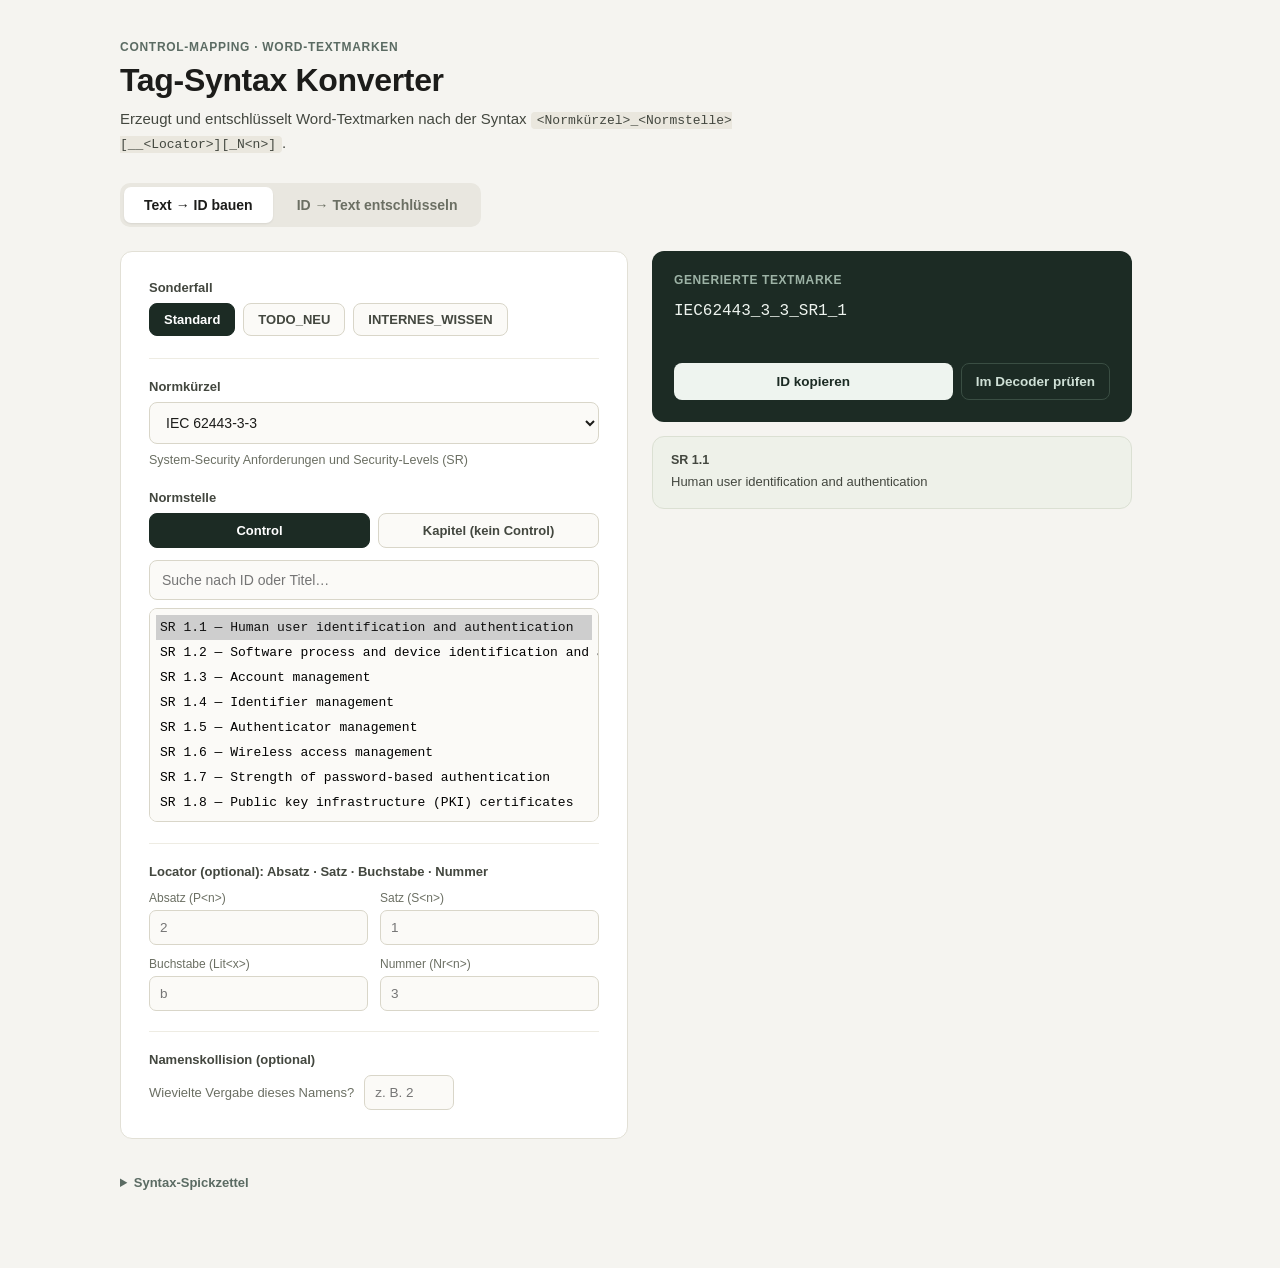
==== index.html @ 98e5575c "Reset locator inputs when norm or control changes Absatz/Satz/Buchstabe/Nummer bezogen sich sonst au" ====
<!DOCTYPE html>
<html lang="de">
<head>
<meta charset="utf-8">
<meta name="viewport" content="width=device-width, initial-scale=1">
<title>Tag-Syntax Konverter</title>
<script>
  // In a SharePoint iframe the embedding page already carries title/context,
  // so hide this page's own header there; keep it when opened standalone.
  if (window.self !== window.top) {
    document.documentElement.classList.add('in-iframe');
  }
</script>
<style>
  * { box-sizing: border-box; }
  ::selection { background: #cddbe6; }
  html, body {
    margin: 0;
    padding: 0;
    background: #f5f4f0;
    color: #1c1c1a;
    font-family: -apple-system, BlinkMacSystemFont, 'Segoe UI', Helvetica, Arial, sans-serif;
  }
  input, select, textarea, button { font-family: inherit; }
  button { cursor: pointer; }
  code {
    background: #eae7de;
    padding: 1px 6px;
    border-radius: 4px;
    font-family: ui-monospace, Menlo, Consolas, monospace;
    font-size: 13px;
  }
  @keyframes copyPulse {
    0% { opacity: 0; transform: translateY(-2px); }
    15% { opacity: 1; transform: translateY(0); }
    85% { opacity: 1; }
    100% { opacity: 0; }
  }

  .page {
    min-height: 100%;
    padding: clamp(20px, 5vw, 40px) clamp(16px, 4vw, 24px) clamp(48px, 8vw, 80px);
    overflow-x: hidden;
  }
  .wrap { max-width: 1040px; margin: 0 auto; }

  html.in-iframe #pageHeader { display: none; }
  html.in-iframe .tabs { margin-top: 0; }

  .eyebrow {
    font-size: 12px;
    letter-spacing: 0.06em;
    text-transform: uppercase;
    color: #5b6b63;
    font-weight: 600;
    margin-bottom: 8px;
  }
  h1 {
    font-size: 32px;
    font-weight: 650;
    margin: 0 0 8px;
    letter-spacing: -0.01em;
  }
  .lede {
    font-size: 15px;
    line-height: 1.55;
    color: #43473f;
    max-width: 680px;
    margin: 0;
  }

  .tabs {
    display: flex;
    flex-wrap: wrap;
    gap: 4px;
    margin: 28px 0 24px;
    background: #e9e7e0;
    padding: 4px;
    border-radius: 10px;
    width: fit-content;
  }
  .tab-btn {
    border: none;
    padding: 10px 20px;
    border-radius: 7px;
    font-size: 14px;
    font-weight: 600;
    white-space: nowrap;
    background: transparent;
    color: #6b6f63;
  }
  .tab-btn.active {
    background: #ffffff;
    color: #1c1c1a;
    box-shadow: 0 1px 2px rgba(0,0,0,0.08);
  }

  .grid-2 {
    display: grid;
    grid-template-columns: repeat(auto-fit, minmax(320px, 1fr));
    gap: 24px;
    align-items: start;
  }

  .card {
    background: #ffffff;
    border: 1px solid #e2e0d6;
    border-radius: 12px;
    padding: clamp(18px, 4vw, 28px);
    min-width: 0;
  }

  .field-label {
    font-size: 13px;
    font-weight: 600;
    color: #43473f;
    display: block;
    margin-bottom: 8px;
  }
  .sub-label {
    font-size: 12px;
    color: #6b6f63;
    display: block;
    margin-bottom: 5px;
  }
  .hint {
    margin-top: 7px;
    font-size: 12.5px;
    color: #6b6f63;
    line-height: 1.5;
  }
  .divider {
    height: 1px;
    background: #eeece3;
    margin: 20px 0;
  }

  .text-input, .select-input {
    width: 100%;
    box-sizing: border-box;
    padding: 11px 12px;
    border-radius: 8px;
    border: 1px solid #d9d6c9;
    font-size: 14px;
    background: #fbfaf7;
    color: #1c1c1a;
  }
  .text-input.small {
    padding: 9px 10px;
    font-size: 13.5px;
    border-radius: 7px;
  }

  .pill-row {
    display: flex;
    gap: 8px;
    flex-wrap: wrap;
  }
  .pill-btn {
    padding: 8px 14px;
    border-radius: 8px;
    font-size: 13px;
    font-weight: 600;
    white-space: nowrap;
    border: 1px solid #d9d6c9;
    background: #fbfaf7;
    color: #43473f;
  }
  .pill-btn.active {
    border-color: #1c2b24;
    background: #1c2b24;
    color: #ffffff;
  }

  .seg-row {
    display: flex;
    gap: 8px;
    margin-bottom: 12px;
  }
  .seg-btn {
    flex: 1;
    padding: 9px 12px;
    border-radius: 8px;
    font-size: 13px;
    font-weight: 600;
    white-space: nowrap;
    border: 1px solid #d9d6c9;
    background: #fbfaf7;
    color: #43473f;
  }
  .seg-btn.active {
    border-color: #1c2b24;
    background: #1c2b24;
    color: #ffffff;
  }

  .control-select {
    width: 100%;
    box-sizing: border-box;
    padding: 6px;
    border-radius: 8px;
    border: 1px solid #d9d6c9;
    font-size: 13px;
    background: #fbfaf7;
    font-family: ui-monospace, Menlo, Consolas, monospace;
  }
  .control-select option { padding: 5px 4px; }

  .no-results {
    font-size: 12.5px;
    color: #9a5a2a;
    margin-top: 6px;
  }

  .locator-grid {
    display: grid;
    grid-template-columns: 1fr 1fr;
    gap: 12px;
  }
  .locator-grid > div { min-width: 0; }

  .collision-row {
    display: flex;
    align-items: center;
    gap: 10px;
    flex-wrap: wrap;
  }
  .collision-row span { font-size: 13px; color: #6b6f63; }
  .collision-input { width: 90px; }

  .sidebar {
    position: sticky;
    top: 24px;
    display: flex;
    flex-direction: column;
    gap: 14px;
    min-width: 0;
    max-width: 480px;
  }

  .result-box {
    background: #1c2b24;
    border-radius: 12px;
    padding: 22px;
  }
  .result-label {
    font-size: 12px;
    letter-spacing: 0.05em;
    text-transform: uppercase;
    color: #9db3a6;
    font-weight: 600;
    margin-bottom: 12px;
  }
  .result-value {
    font-family: ui-monospace, Menlo, Consolas, monospace;
    font-size: 16px;
    color: #eef4ef;
    word-break: break-all;
    line-height: 1.5;
    min-height: 48px;
  }
  .result-actions {
    display: flex;
    gap: 8px;
    margin-top: 16px;
  }
  .copy-btn {
    flex: 1;
    padding: 10px 14px;
    border-radius: 8px;
    font-size: 13.5px;
    font-weight: 600;
    border: none;
    background: #eef4ef;
    color: #1c2b24;
  }
  .test-btn {
    padding: 10px 14px;
    border-radius: 8px;
    font-size: 13.5px;
    font-weight: 600;
    border: 1px solid #3a4e43;
    background: transparent;
    color: #cfe0d6;
  }

  .notice-box {
    background: #fdf1e8;
    border: 1px solid #ecd3b8;
    border-radius: 12px;
    padding: 16px 18px;
  }
  .notice-title {
    font-size: 12.5px;
    font-weight: 700;
    color: #9a5a2a;
    margin-bottom: 6px;
  }
  .notice-line {
    font-size: 12.5px;
    color: #8a5127;
    line-height: 1.5;
    margin-bottom: 3px;
  }

  .info-box {
    background: #eef1e9;
    border: 1px solid #dbe0d3;
    border-radius: 12px;
    padding: 16px 18px;
  }
  .info-title {
    font-size: 12.5px;
    font-weight: 700;
    color: #43473f;
    margin-bottom: 5px;
  }
  .info-body {
    font-size: 13px;
    color: #43473f;
    line-height: 1.5;
  }

  .loading-box {
    background: #ffffff;
    border: 1px solid #e2e0d6;
    border-radius: 12px;
    padding: 40px;
    text-align: center;
    color: #6b6f63;
    font-size: 14px;
  }

  .example-row {
    margin-top: 14px;
    display: flex;
    gap: 8px;
    flex-wrap: wrap;
  }
  .example-btn {
    padding: 7px 11px;
    border-radius: 7px;
    font-size: 12px;
    font-family: ui-monospace, Menlo, Consolas, monospace;
    border: 1px solid #d9d6c9;
    background: #f5f4f0;
    color: #43473f;
  }

  .error-box {
    background: #fbeae8;
    border: 1px solid #edc2bd;
    border-radius: 12px;
    padding: 18px 20px;
  }
  .error-title {
    font-size: 13px;
    font-weight: 700;
    color: #a13a2e;
    margin-bottom: 5px;
  }
  .error-body {
    font-size: 13px;
    color: #8f3b30;
    line-height: 1.5;
  }

  .sentence-box {
    background: #1c2b24;
    border-radius: 12px;
    padding: 22px;
  }
  .sentence-label {
    font-size: 12px;
    letter-spacing: 0.05em;
    text-transform: uppercase;
    color: #9db3a6;
    font-weight: 600;
    margin-bottom: 10px;
  }
  .sentence-body {
    font-size: 16px;
    color: #eef4ef;
    line-height: 1.55;
  }

  .rows-box {
    background: #ffffff;
    border: 1px solid #e2e0d6;
    border-radius: 12px;
    padding: 8px 0;
  }
  .row-item {
    display: flex;
    justify-content: space-between;
    gap: 16px;
    padding: 11px 20px;
    border-bottom: 1px solid #f0efe8;
  }
  .row-item:last-child { border-bottom: none; }
  .row-key {
    font-size: 12.5px;
    color: #8a8d81;
    font-weight: 600;
    white-space: nowrap;
  }
  .row-val {
    font-size: 13.5px;
    color: #1c1c1a;
    text-align: right;
  }

  details.cheatsheet { margin-top: 36px; }
  details.cheatsheet summary {
    cursor: pointer;
    font-size: 13px;
    font-weight: 600;
    color: #5b6b63;
  }
  .cheat-grid {
    margin-top: 16px;
    background: #ffffff;
    border: 1px solid #e2e0d6;
    border-radius: 12px;
    padding: 24px;
    display: grid;
    grid-template-columns: repeat(auto-fit, minmax(240px, 1fr));
    gap: 24px;
    font-size: 13px;
    line-height: 1.7;
    color: #43473f;
  }
  .cheat-grid .h { font-weight: 700; margin-bottom: 8px; color: #1c1c1a; }
  .cheat-grid .h2 { font-weight: 700; margin: 14px 0 8px; color: #1c1c1a; }
  .grammar-box {
    margin-top: 16px;
    background: #ffffff;
    border: 1px solid #e2e0d6;
    border-radius: 12px;
    padding: 24px;
  }
  .grammar-title {
    font-weight: 700;
    margin-bottom: 10px;
    color: #1c1c1a;
    font-size: 13px;
  }
  .grammar-pre {
    margin: 0;
    font-family: ui-monospace, Menlo, Consolas, monospace;
    font-size: 12.5px;
    line-height: 1.75;
    color: #2c3830;
    background: #f7f6f2;
    border: 1px solid #eeece3;
    border-radius: 8px;
    padding: 16px 18px;
    overflow-x: auto;
    white-space: pre;
  }

  .copy-toast {
    animation: copyPulse 1.4s ease;
  }
</style>
</head>
<body>
<div class="page">
  <div class="wrap">

    <div id="pageHeader" style="margin-bottom:0;">
      <div class="eyebrow">Control-Mapping · Word-Textmarken</div>
      <h1>Tag-Syntax Konverter</h1>
      <p class="lede">Erzeugt und entschlüsselt Word-Textmarken nach der Syntax <code>&lt;Normkürzel&gt;_&lt;Normstelle&gt;[__&lt;Locator&gt;][_N&lt;n&gt;]</code>.</p>
    </div>

    <div class="tabs">
      <button type="button" id="tabBuild" class="tab-btn active">Text → ID bauen</button>
      <button type="button" id="tabDecode" class="tab-btn">ID → Text entschlüsseln</button>
    </div>

    <div id="buildPanel">
      <div class="grid-2">

        <div class="card">

          <div style="margin-bottom:22px;">
            <div class="field-label">Sonderfall</div>
            <div class="pill-row">
              <button type="button" class="pill-btn active" data-sonderfall="none">Standard</button>
              <button type="button" class="pill-btn" data-sonderfall="todo">TODO_NEU</button>
              <button type="button" class="pill-btn" data-sonderfall="wissen">INTERNES_WISSEN</button>
            </div>
            <div id="sonderfallHint" class="hint" style="display:none;"></div>
          </div>

          <div id="standardCaseSection">
            <div class="divider"></div>

            <div style="margin-bottom:20px;">
              <label class="field-label" for="normSelect">Normkürzel</label>
              <select id="normSelect" class="select-input"></select>
              <div id="currentNormDesc" class="hint" style="display:none;"></div>
            </div>

            <div style="margin-bottom:20px;">
              <label class="field-label">Normstelle</label>
              <div class="seg-row">
                <button type="button" id="segControlBtn" class="seg-btn active">Control</button>
                <button type="button" id="segKapitelBtn" class="seg-btn">Kapitel (kein Control)</button>
              </div>

              <div id="segControlSection">
                <div id="hasRegisterSection">
                  <input type="text" id="controlSearch" class="text-input" placeholder="Suche nach ID oder Titel…" style="margin-bottom:8px;"/>
                  <select id="controlSelect" class="control-select" size="8"></select>
                  <div id="noControlResults" class="no-results" style="display:none;">Keine Treffer.</div>
                </div>
                <div id="noRegisterSection" style="display:none;">
                  <input type="text" id="freeNormstelle" class="text-input" placeholder="z. B. SR3.3, PR-1, Art11.1"/>
                  <div class="hint">Für dieses Normkürzel liegt kein Control-Register vor — Punkte/Bindestriche werden automatisch zu Unterstrichen.</div>
                </div>
              </div>

              <div id="segKapitelSection" style="display:none;">
                <input type="text" id="kapitelInput" class="text-input" placeholder="z. B. 5.3"/>
                <div class="hint">Ergibt z. B. „K5_3“ für Kapitel 5.3 — genutzt, wenn kein formales Control existiert.</div>
              </div>
            </div>

            <div class="divider"></div>

            <div style="margin-bottom:4px;">
              <label class="field-label" style="margin-bottom:12px;">Locator (optional): Absatz · Satz · Buchstabe · Nummer</label>
              <div class="locator-grid">
                <div>
                  <label class="sub-label">Absatz (P&lt;n&gt;)</label>
                  <input type="text" inputmode="numeric" id="locP" class="text-input small" placeholder="2"/>
                </div>
                <div>
                  <label class="sub-label">Satz (S&lt;n&gt;)</label>
                  <input type="text" inputmode="numeric" id="locS" class="text-input small" placeholder="1"/>
                </div>
                <div>
                  <label class="sub-label">Buchstabe (Lit&lt;x&gt;)</label>
                  <input type="text" id="locLit" class="text-input small" placeholder="b"/>
                </div>
                <div>
                  <label class="sub-label">Nummer (Nr&lt;n&gt;)</label>
                  <input type="text" inputmode="numeric" id="locNr" class="text-input small" placeholder="3"/>
                </div>
              </div>
            </div>
          </div>

          <div class="divider"></div>

          <div>
            <label class="field-label">Namenskollision (optional)</label>
            <div class="collision-row">
              <span>Wievielte Vergabe dieses Namens?</span>
              <input type="text" inputmode="numeric" id="collision" class="text-input small collision-input" placeholder="z. B. 2"/>
            </div>
          </div>

        </div>

        <div class="sidebar">
          <div class="result-box">
            <div class="result-label">Generierte Textmarke</div>
            <div class="result-value" id="generatedId">—</div>
            <div class="result-actions">
              <button type="button" class="copy-btn" id="copyBtn">ID kopieren</button>
              <button type="button" class="test-btn" id="testInDecoderBtn">Im Decoder prüfen</button>
            </div>
          </div>

          <div id="validationBox" class="notice-box" style="display:none;">
            <div class="notice-title">Hinweise</div>
            <div id="validationMessages"></div>
          </div>

          <div id="controlInfoBox" class="info-box" style="display:none;">
            <div class="info-title" id="controlInfoDisplay"></div>
            <div class="info-body" id="controlInfoTitle"></div>
          </div>
        </div>
      </div>
    </div>

    <div id="decodePanel" style="display:none;">
      <div class="grid-2">
        <div class="card">
          <label class="field-label" for="decodeInput" style="margin-bottom:10px;">Textmarken-Name eingeben</label>
          <input type="text" id="decodeInput" class="text-input" style="padding:13px 14px; font-size:15px; font-family:ui-monospace,Menlo,Consolas,monospace;" placeholder="z. B. IEC62443_3_3_SR3_3__P2_S1" value="IEC62443_3_3_SR3_3__P2_S1"/>

          <div class="example-row" id="exampleRow"></div>
        </div>

        <div style="display:flex; flex-direction:column; gap:14px;">
          <div id="decodeErrorBox" class="error-box" style="display:none;">
            <div class="error-title">Konnte nicht entschlüsselt werden</div>
            <div class="error-body" id="decodeErrorText"></div>
          </div>

          <div id="decodeSentenceBox" class="sentence-box" style="display:none;">
            <div class="sentence-label">Klartext</div>
            <div class="sentence-body" id="decodeSentenceText"></div>
          </div>

          <div id="decodeRowsBox" class="rows-box" style="display:none;"></div>
        </div>
      </div>
    </div>

    <details class="cheatsheet">
      <summary>Syntax-Spickzettel</summary>
      <div class="cheat-grid">
        <div>
          <div class="h">Normkürzel</div>
          IEC62443_2_1, IEC62443_3_3, IEC62443_4_1, IEC62443_4_2, EN40000_1/_2/_3, CRA, EN50742
          <div class="h2">Locator (Absatz → Satz → Buchstabe → Nummer)</div>
          P&lt;n&gt; Absatz · S&lt;n&gt; Satz · Lit&lt;x&gt; Buchstabe · Nr&lt;n&gt; Nummer
        </div>
        <div>
          <div class="h">Sonderfälle</div>
          Kein Control passt, aber Klärung nötig: <code>TODO_NEU</code><br/>
          Kein Normbezug, eigenes Wissen: <code>INTERNES_WISSEN</code><br/>
          Namenskollision beim zweiten Vorkommen: <code>_N2</code>, <code>_N3</code>, …
          <div class="h2">Regeln</div>
          Nur Buchstaben, Ziffern, Unterstriche · muss mit Buchstabe beginnen · Word-Limit 40 Zeichen
        </div>
      </div>
      <div class="grammar-box">
        <div class="grammar-title">Formale Grammatik (EBNF)</div>
        <pre class="grammar-pre">Textmarke     ::= Standardform | Sonderfall
Standardform  ::= Normkuerzel "_" Normstelle [ "__" Locator ] [ Kollision ]
Sonderfall    ::= ( "TODO_NEU" | "INTERNES_WISSEN" ) [ Kollision ]

Normkuerzel   ::= "IEC62443_2_1" | "IEC62443_3_3" | "IEC62443_4_1" | "IEC62443_4_2"
                | "EN40000_1" | "EN40000_2" | "EN40000_3" | "CRA" | "EN50742"

Normstelle    ::= ControlId | Kapitel
ControlId     ::= Buchstabe { Buchstabe | Ziffer | "_" }        (* Register-ID, z. B. SR3_3, CR1_1, SM_1 *)
Kapitel       ::= "K" Ziffer { Ziffer | "_" Ziffer }             (* z. B. K5_3 für Kapitel 5.3 *)

Locator       ::= [ Absatz ] [ "_" Satz ] [ "_" Buchstabenteil ] [ "_" Nummer ]   (* mind. 1 Teil, Reihenfolge fix *)
Absatz        ::= "P" Ziffer+
Satz          ::= "S" Ziffer+
Buchstabenteil::= "Lit" Buchstabe+
Nummer        ::= "Nr" Ziffer+

Kollision     ::= "_N" Ziffer+           (* _N2, _N3, … bei mehrfacher Vergabe desselben Namens *)

Buchstabe     ::= "A".."Z" | "a".."z"
Ziffer        ::= "0".."9"

(* Word-Textmarken-Regel: Gesamtname muss mit Buchstabe beginnen,
   nur [A-Za-z0-9_], maximal 40 Zeichen. *)</pre>
      </div>
    </details>

  </div>
</div>

<script>
(function () {
  'use strict';

  // ---------------------------------------------------------------------
  // Data: control register (IEC 62443-3-3, -4-1, -4-2) and norm list.
  // Extracted from LetsDrinkSomeTea/62443.md — embedded so this page has
  // no external dependencies and can be hosted as a single static file.
  // ---------------------------------------------------------------------
  var REGISTER = {"IEC62443_3_3":[{"norm_id":"SR1_1","display":"SR 1.1","title":"Human user identification and authentication"},{"norm_id":"SR1_2","display":"SR 1.2","title":"Software process and device identification and authentication"},{"norm_id":"SR1_3","display":"SR 1.3","title":"Account management"},{"norm_id":"SR1_4","display":"SR 1.4","title":"Identifier management"},{"norm_id":"SR1_5","display":"SR 1.5","title":"Authenticator management"},{"norm_id":"SR1_6","display":"SR 1.6","title":"Wireless access management"},{"norm_id":"SR1_7","display":"SR 1.7","title":"Strength of password-based authentication"},{"norm_id":"SR1_8","display":"SR 1.8","title":"Public key infrastructure (PKI) certificates"},{"norm_id":"SR1_9","display":"SR 1.9","title":"Strength of public key authentication"},{"norm_id":"SR1_10","display":"SR 1.10","title":"Authenticator feedback"},{"norm_id":"SR1_11","display":"SR 1.11","title":"Unsuccessful login attempts"},{"norm_id":"SR1_12","display":"SR 1.12","title":"System use notification"},{"norm_id":"SR1_13","display":"SR 1.13","title":"Access via untrusted networks"},{"norm_id":"SR2_1","display":"SR 2.1","title":"Authorization enforcement"},{"norm_id":"SR2_2","display":"SR 2.2","title":"Wireless use control"},{"norm_id":"SR2_3","display":"SR 2.3","title":"Use control for portable and mobile devices"},{"norm_id":"SR2_4","display":"SR 2.4","title":"Mobile code"},{"norm_id":"SR2_5","display":"SR 2.5","title":"Session lock"},{"norm_id":"SR2_6","display":"SR 2.6","title":"Remote session termination"},{"norm_id":"SR2_7","display":"SR 2.7","title":"Concurrent session control"},{"norm_id":"SR2_8","display":"SR 2.8","title":"Auditable events"},{"norm_id":"SR2_9","display":"SR 2.9","title":"Audit storage capacity"},{"norm_id":"SR2_10","display":"SR 2.10","title":"Response to audit processing failures"},{"norm_id":"SR2_11","display":"SR 2.11","title":"Timestamps"},{"norm_id":"SR2_12","display":"SR 2.12","title":"Non-repudiation"},{"norm_id":"SR3_1","display":"SR 3.1","title":"Communication integrity"},{"norm_id":"SR3_2","display":"SR 3.2","title":"Malicious code protection"},{"norm_id":"SR3_3","display":"SR 3.3","title":"Security functionality verification"},{"norm_id":"SR3_4","display":"SR 3.4","title":"Software and information integrity"},{"norm_id":"SR3_5","display":"SR 3.5","title":"Input validation"},{"norm_id":"SR3_6","display":"SR 3.6","title":"Deterministic output"},{"norm_id":"SR3_7","display":"SR 3.7","title":"Error handling"},{"norm_id":"SR3_8","display":"SR 3.8","title":"Session integrity"},{"norm_id":"SR3_9","display":"SR 3.9","title":"Protection of audit information"},{"norm_id":"SR4_1","display":"SR 4.1","title":"Information confidentiality"},{"norm_id":"SR4_2","display":"SR 4.2","title":"Information persistence"},{"norm_id":"SR4_3","display":"SR 4.3","title":"Use of cryptography"},{"norm_id":"SR5_1","display":"SR 5.1","title":"Network segmentation"},{"norm_id":"SR5_2","display":"SR 5.2","title":"Zone boundary protection"},{"norm_id":"SR5_3","display":"SR 5.3","title":"General purpose person-to-person communication restrictions"},{"norm_id":"SR5_4","display":"SR 5.4","title":"Application partitioning"},{"norm_id":"SR6_1","display":"SR 6.1","title":"Audit log accessibility"},{"norm_id":"SR6_2","display":"SR 6.2","title":"Continuous monitoring"},{"norm_id":"SR7_1","display":"SR 7.1","title":"Denial of service protection"},{"norm_id":"SR7_2","display":"SR 7.2","title":"Resource management"},{"norm_id":"SR7_3","display":"SR 7.3","title":"Control system backup"},{"norm_id":"SR7_4","display":"SR 7.4","title":"Control system recovery and reconstitution"},{"norm_id":"SR7_5","display":"SR 7.5","title":"Emergency power"},{"norm_id":"SR7_6","display":"SR 7.6","title":"Network and security configuration settings"},{"norm_id":"SR7_7","display":"SR 7.7","title":"Least functionality"},{"norm_id":"SR7_8","display":"SR 7.8","title":"Control system component inventory"}],"IEC62443_4_2":[{"norm_id":"CR1_1","display":"CR 1.1","title":"Human user identification and authentication"},{"norm_id":"CR1_2","display":"CR 1.2","title":"Software process and device identification and authentication"},{"norm_id":"CR1_3","display":"CR 1.3","title":"Account management"},{"norm_id":"CR1_4","display":"CR 1.4","title":"Identifier management"},{"norm_id":"CR1_5","display":"CR 1.5","title":"Authenticator management"},{"norm_id":"CR1_6","display":"CR 1.6","title":"Wireless access management"},{"norm_id":"CR1_7","display":"CR 1.7","title":"Strength of password-based authentication"},{"norm_id":"CR1_8","display":"CR 1.8","title":"Public key infrastructure certificates"},{"norm_id":"CR1_9","display":"CR 1.9","title":"Strength of public key-based authentication"},{"norm_id":"CR1_10","display":"CR 1.10","title":"Authenticator feedback"},{"norm_id":"CR1_11","display":"CR 1.11","title":"Unsuccessful login attempts"},{"norm_id":"CR1_12","display":"CR 1.12","title":"System use notification"},{"norm_id":"CR1_13","display":"CR 1.13","title":"Access via untrusted networks"},{"norm_id":"CR1_14","display":"CR 1.14","title":"Strength of symmetric key-based authentication"},{"norm_id":"CR2_1","display":"CR 2.1","title":"Authorization enforcement"},{"norm_id":"CR2_2","display":"CR 2.2","title":"Wireless use control"},{"norm_id":"CR2_3","display":"CR 2.3","title":"Use control for portable and mobile devices"},{"norm_id":"CR2_4","display":"CR 2.4","title":"Mobile code"},{"norm_id":"CR2_5","display":"CR 2.5","title":"Session lock"},{"norm_id":"CR2_6","display":"CR 2.6","title":"Remote session termination"},{"norm_id":"CR2_7","display":"CR 2.7","title":"Concurrent session control"},{"norm_id":"CR2_8","display":"CR 2.8","title":"Auditable events"},{"norm_id":"CR2_9","display":"CR 2.9","title":"Audit storage capacity"},{"norm_id":"CR2_10","display":"CR 2.10","title":"Response to audit processing failures"},{"norm_id":"CR2_11","display":"CR 2.11","title":"Timestamps"},{"norm_id":"CR2_12","display":"CR 2.12","title":"Non-repudiation"},{"norm_id":"CR2_13","display":"CR 2.13","title":"Use of physical diagnostic and test interfaces"},{"norm_id":"CR3_1","display":"CR 3.1","title":"Communication integrity"},{"norm_id":"CR3_2","display":"CR 3.2","title":"Protection from malicious code"},{"norm_id":"CR3_3","display":"CR 3.3","title":"Security functionality verification"},{"norm_id":"CR3_4","display":"CR 3.4","title":"Software and information integrity"},{"norm_id":"CR3_5","display":"CR 3.5","title":"Input validation"},{"norm_id":"CR3_6","display":"CR 3.6","title":"Deterministic output"},{"norm_id":"CR3_7","display":"CR 3.7","title":"Error handling"},{"norm_id":"CR3_8","display":"CR 3.8","title":"Session integrity"},{"norm_id":"CR3_9","display":"CR 3.9","title":"Protection of audit information"},{"norm_id":"CR3_10","display":"CR 3.10","title":"Support for updates"},{"norm_id":"CR3_11","display":"CR 3.11","title":"Physical tamper resistance and detection"},{"norm_id":"CR3_12","display":"CR 3.12","title":"Provisioning product supplier roots of trust"},{"norm_id":"CR3_13","display":"CR 3.13","title":"Provisioning asset owner roots of trust"},{"norm_id":"CR3_14","display":"CR 3.14","title":"Integrity of the boot process"},{"norm_id":"CR4_1","display":"CR 4.1","title":"Information confidentiality"},{"norm_id":"CR4_2","display":"CR 4.2","title":"Information persistence"},{"norm_id":"CR4_3","display":"CR 4.3","title":"Use of cryptography"},{"norm_id":"CR5_1","display":"CR 5.1","title":"Network segmentation"},{"norm_id":"CR5_2","display":"CR 5.2","title":"Zone boundary protection"},{"norm_id":"CR5_3","display":"CR 5.3","title":"General-purpose person-to-person communication restrictions"},{"norm_id":"CR5_4","display":"CR 5.4","title":"Application partitioning"},{"norm_id":"CR6_1","display":"CR 6.1","title":"Audit log accessibility"},{"norm_id":"CR6_2","display":"CR 6.2","title":"Continuous monitoring"},{"norm_id":"CR7_1","display":"CR 7.1","title":"Denial of service protection"},{"norm_id":"CR7_2","display":"CR 7.2","title":"Resource management"},{"norm_id":"CR7_3","display":"CR 7.3","title":"Control system backup"},{"norm_id":"CR7_4","display":"CR 7.4","title":"Control system recovery and reconstitution"},{"norm_id":"CR7_5","display":"CR 7.5","title":"Emergency power"},{"norm_id":"CR7_6","display":"CR 7.6","title":"Network and security configuration settings"},{"norm_id":"CR7_7","display":"CR 7.7","title":"Least functionality"},{"norm_id":"CR7_8","display":"CR 7.8","title":"Control system component inventory"},{"norm_id":"SAR2_4","display":"SAR 2.4","title":"Mobile code"},{"norm_id":"SAR3_2","display":"SAR 3.2","title":"Protection from malicious code"},{"norm_id":"EDR2_4","display":"EDR 2.4","title":"Mobile code"},{"norm_id":"EDR2_13","display":"EDR 2.13","title":"Use of physical diagnostic and test interfaces"},{"norm_id":"EDR3_2","display":"EDR 3.2","title":"Protection from malicious code"},{"norm_id":"EDR3_10","display":"EDR 3.10","title":"Support for updates"},{"norm_id":"EDR3_11","display":"EDR 3.11","title":"Physical tamper resistance and detection"},{"norm_id":"EDR3_12","display":"EDR 3.12","title":"Provisioning product supplier roots of trust"},{"norm_id":"EDR3_13","display":"EDR 3.13","title":"Provisioning asset owner roots of trust"},{"norm_id":"EDR3_14","display":"EDR 3.14","title":"Integrity of the boot process"},{"norm_id":"HDR2_4","display":"HDR 2.4","title":"Mobile code"},{"norm_id":"HDR2_13","display":"HDR 2.13","title":"Use of physical diagnostic and test interfaces"},{"norm_id":"HDR3_2","display":"HDR 3.2","title":"Protection from malicious code"},{"norm_id":"HDR3_10","display":"HDR 3.10","title":"Support for updates"},{"norm_id":"HDR3_11","display":"HDR 3.11","title":"Physical tamper resistance and detection"},{"norm_id":"HDR3_12","display":"HDR 3.12","title":"Provisioning product supplier roots of trust"},{"norm_id":"HDR3_13","display":"HDR 3.13","title":"Provisioning asset owner roots of trust"},{"norm_id":"HDR3_14","display":"HDR 3.14","title":"Integrity of the boot process"},{"norm_id":"NDR1_6","display":"NDR 1.6","title":"Wireless access management"},{"norm_id":"NDR1_13","display":"NDR 1.13","title":"Access via untrusted networks"},{"norm_id":"NDR2_4","display":"NDR 2.4","title":"Mobile code"},{"norm_id":"NDR2_13","display":"NDR 2.13","title":"Use of physical diagnostic and test interfaces"},{"norm_id":"NDR3_2","display":"NDR 3.2","title":"Protection from malicious code"},{"norm_id":"NDR3_10","display":"NDR 3.10","title":"Support for updates"},{"norm_id":"NDR3_11","display":"NDR 3.11","title":"Physical tamper resistance and detection"},{"norm_id":"NDR3_12","display":"NDR 3.12","title":"Provisioning product supplier roots of trust"},{"norm_id":"NDR3_13","display":"NDR 3.13","title":"Provisioning asset owner roots of trust"},{"norm_id":"NDR3_14","display":"NDR 3.14","title":"Integrity of the boot process"},{"norm_id":"NDR5_2","display":"NDR 5.2","title":"Zone boundary protection"},{"norm_id":"NDR5_3","display":"NDR 5.3","title":"General purpose, person-to-person communication restrictions"}],"IEC62443_4_1":[{"norm_id":"SM_1","display":"SM-1","title":"Development process"},{"norm_id":"SM_2","display":"SM-2","title":"Identification of responsibilities"},{"norm_id":"SM_3","display":"SM-3","title":"Identification of applicability"},{"norm_id":"SM_4","display":"SM-4","title":"Security expertise"},{"norm_id":"SM_5","display":"SM-5","title":"Process scoping"},{"norm_id":"SM_6","display":"SM-6","title":"File integrity"},{"norm_id":"SM_7","display":"SM-7","title":"Development environment security"},{"norm_id":"SM_8","display":"SM-8","title":"Controls for private keys"},{"norm_id":"SM_9","display":"SM-9","title":"Security requirements for externally provided components"},{"norm_id":"SM_10","display":"SM-10","title":"Custom developed components from third-party suppliers"},{"norm_id":"SM_11","display":"SM-11","title":"Assessing and addressing security-related issues"},{"norm_id":"SM_12","display":"SM-12","title":"Process verification"},{"norm_id":"SM_13","display":"SM-13","title":"Continuous improvement"},{"norm_id":"SR_1","display":"SR-1","title":"Product security context"},{"norm_id":"SR_2","display":"SR-2","title":"Threat model"},{"norm_id":"SR_3","display":"SR-3","title":"Product security requirements"},{"norm_id":"SR_4","display":"SR-4","title":"Product security requirements content"},{"norm_id":"SR_5","display":"SR-5","title":"Security requirements review"},{"norm_id":"SD_1","display":"SD-1","title":"Secure design principles"},{"norm_id":"SD_2","display":"SD-2","title":"Defense in depth design"},{"norm_id":"SD_3","display":"SD-3","title":"Security design review"},{"norm_id":"SD_4","display":"SD-4","title":"Secure design best practices"},{"norm_id":"SI_1","display":"SI-1","title":"Security implementation review"},{"norm_id":"SI_2","display":"SI-2","title":"Secure coding standards"},{"norm_id":"SVV_1","display":"SVV-1","title":"Security requirements testing"},{"norm_id":"SVV_2","display":"SVV-2","title":"Threat mitigation testing"},{"norm_id":"SVV_3","display":"SVV-3","title":"Vulnerability testing"},{"norm_id":"SVV_4","display":"SVV-4","title":"Penetration testing"},{"norm_id":"SVV_5","display":"SVV-5","title":"Independence of testers"},{"norm_id":"DM_1","display":"DM-1","title":"Receiving notifications of security-related issues"},{"norm_id":"DM_2","display":"DM-2","title":"Reviewing security-related issues"},{"norm_id":"DM_3","display":"DM-3","title":"Assessing security-related issues"},{"norm_id":"DM_4","display":"DM-4","title":"Addressing security-related issues"},{"norm_id":"DM_5","display":"DM-5","title":"Disclosing security-related issues"},{"norm_id":"DM_6","display":"DM-6","title":"Periodic review of security defect management practice"},{"norm_id":"SUM_1","display":"SUM-1","title":"Security update qualification"},{"norm_id":"SUM_2","display":"SUM-2","title":"Security update documentation"},{"norm_id":"SUM_3","display":"SUM-3","title":"Dependent component or operating system security update documentation"},{"norm_id":"SUM_4","display":"SUM-4","title":"Security update delivery"},{"norm_id":"SUM_5","display":"SUM-5","title":"Timely delivery of security patches"},{"norm_id":"SG_1","display":"SG-1","title":"Product defense in depth"},{"norm_id":"SG_2","display":"SG-2","title":"Defense in depth measures expected in the environment"},{"norm_id":"SG_3","display":"SG-3","title":"Security hardening guidelines"},{"norm_id":"SG_4","display":"SG-4","title":"Secure disposal guidelines"},{"norm_id":"SG_5","display":"SG-5","title":"Secure operation guidelines"},{"norm_id":"SG_6","display":"SG-6","title":"Account management guidelines"},{"norm_id":"SG_7","display":"SG-7","title":"Documentation review"}]};
  var NORMS = [{"key":"IEC62443_2_1","label":"IEC 62443-2-1","desc":"Security-Programm Anforderungen für Asset Owner","hasRegister":false},{"key":"IEC62443_3_3","label":"IEC 62443-3-3","desc":"System-Security Anforderungen und Security-Levels (SR)","hasRegister":true},{"key":"IEC62443_4_1","label":"IEC 62443-4-1","desc":"Secure-Product-Development-Lifecycle Anforderungen (Practices)","hasRegister":true},{"key":"IEC62443_4_2","label":"IEC 62443-4-2","desc":"Technical-Security Anforderungen für Komponenten (CR/EDR/HDR/NDR/SAR)","hasRegister":true},{"key":"EN40000_1","label":"EN 40000-1","desc":"","hasRegister":false},{"key":"EN40000_2","label":"EN 40000-2","desc":"","hasRegister":false},{"key":"EN40000_3","label":"EN 40000-3","desc":"","hasRegister":false},{"key":"CRA","label":"Cyber Resilience Act","desc":"","hasRegister":false},{"key":"EN50742","label":"EN 50742","desc":"","hasRegister":false}];

  // ---------------------------------------------------------------------
  // State
  // ---------------------------------------------------------------------
  var state = {
    mode: 'build',
    sonderfall: 'none',
    normKey: 'IEC62443_3_3',
    segMode: 'control',
    controlSearch: '',
    controlId: '',
    freeNormstelle: '',
    kapitelInput: '',
    locP: '', locS: '', locLit: '', locNr: '',
    collision: '',
    decodeInput: 'IEC62443_3_3_SR3_3__P2_S1',
  };

  var firstControl = (REGISTER['IEC62443_3_3'] || [])[0];
  state.controlId = firstControl ? firstControl.norm_id : '';

  // ---------------------------------------------------------------------
  // Helpers
  // ---------------------------------------------------------------------
  function normalizeToken(raw) {
    if (!raw) return '';
    var s = raw.trim().replace(/[.\-\s]+/g, '_').replace(/[^A-Za-z0-9_]/g, '');
    s = s.replace(/_+/g, '_').replace(/^_+|_+$/g, '');
    return s;
  }

  function normalizeChapter(raw) {
    if (!raw) return '';
    var parts = raw.trim().split(/[.\-_\s]+/).filter(Boolean);
    if (!parts.length) return '';
    return 'K' + parts.join('_');
  }

  function buildLocatorSegment(s) {
    var parts = [];
    if (s.locP) parts.push('P' + normalizeToken(s.locP));
    if (s.locS) parts.push('S' + normalizeToken(s.locS));
    if (s.locLit) parts.push('Lit' + normalizeToken(s.locLit));
    if (s.locNr) parts.push('Nr' + normalizeToken(s.locNr));
    return parts.length ? '__' + parts.join('_') : '';
  }

  function computeBuild() {
    var s = state;
    var messages = [];
    var id = '';
    var selectedControlTitle = '';
    var selectedControlDisplay = '';

    if (s.sonderfall === 'todo' || s.sonderfall === 'wissen') {
      id = s.sonderfall === 'todo' ? 'TODO_NEU' : 'INTERNES_WISSEN';
      if (s.collision) id += '_N' + normalizeToken(s.collision);
    } else {
      var register = REGISTER[s.normKey] || [];
      var hasRegister = register.length > 0;
      var segment = '';
      if (s.segMode === 'kapitel') {
        segment = normalizeChapter(s.kapitelInput);
        if (!segment) messages.push('Bitte eine Kapitel-Nummer eintragen (z. B. 5.3).');
      } else {
        if (hasRegister) {
          segment = s.controlId || '';
          var found = register.find(function (c) { return c.norm_id === s.controlId; });
          if (found) { selectedControlTitle = found.title; selectedControlDisplay = found.display; }
        } else {
          segment = normalizeToken(s.freeNormstelle);
          if (!segment) messages.push('Bitte eine Normstelle eintragen (z. B. SR3.3).');
        }
      }
      var locatorSegment = buildLocatorSegment(s);
      var collisionSegment = s.collision ? '_N' + normalizeToken(s.collision) : '';
      id = segment ? (s.normKey + '_' + segment + locatorSegment + collisionSegment) : '';
    }

    if (id) {
      if (!/^[A-Za-z][A-Za-z0-9_]*$/.test(id)) {
        messages.push('Der Name enthält ungültige Zeichen oder beginnt nicht mit einem Buchstaben.');
      }
      if (id.length > 40) {
        messages.push('Name ist ' + id.length + ' Zeichen lang — Word-Textmarken sind auf 40 Zeichen begrenzt.');
      }
    }

    return { id: id, messages: messages, selectedControlTitle: selectedControlTitle, selectedControlDisplay: selectedControlDisplay };
  }

  function parseDecode() {
    var s = state;
    var raw = (s.decodeInput || '').trim();
    if (!raw) return { error: '', sentence: '', rows: [] };

    var todoMatch = raw.match(/^(TODO_NEU|INTERNES_WISSEN)(?:_N(\d+))?$/);
    if (todoMatch) {
      var base = todoMatch[1];
      var n = todoMatch[2];
      var rows = [{ k: 'Typ', v: base }];
      if (n) rows.push({ k: 'Kollision', v: n + '. Vergabe dieses Namens' });
      var sentence = base === 'TODO_NEU'
        ? 'Kein passendes Control vorhanden — Textstelle muss im Register geklärt werden.'
        : 'Textstelle basiert auf internem Wissen, ohne direkten Normbezug.';
      return { error: '', sentence: sentence + (n ? ' (' + n + '. Vergabe dieses Namens)' : ''), rows: rows };
    }

    if (!/^[A-Za-z][A-Za-z0-9_]*$/.test(raw)) {
      return { error: 'Enthält ungültige Zeichen oder beginnt nicht mit einem Buchstaben — kein gültiger Word-Textmarken-Name.', sentence: '', rows: [] };
    }

    var rest = raw;
    var collisionN = '';
    var collMatch = rest.match(/_N(\d+)$/);
    if (collMatch) { collisionN = collMatch[1]; rest = rest.slice(0, -collMatch[0].length); }

    var locatorPart = '';
    var locIdx = rest.indexOf('__');
    var normAndSegment = rest;
    if (locIdx !== -1) {
      normAndSegment = rest.slice(0, locIdx);
      locatorPart = rest.slice(locIdx + 2);
    }

    var norms = (NORMS || []).slice().sort(function (a, b) { return b.key.length - a.key.length; });
    var matchedNorm = null;
    for (var i = 0; i < norms.length; i++) {
      var nrm = norms[i];
      if (normAndSegment === nrm.key || normAndSegment.indexOf(nrm.key + '_') === 0) { matchedNorm = nrm; break; }
    }
    if (!matchedNorm) {
      return { error: 'Kein bekanntes Normkürzel am Anfang erkannt.', sentence: '', rows: [] };
    }
    var segment = normAndSegment.slice(matchedNorm.key.length + 1);
    if (!segment) {
      return { error: 'Nach dem Normkürzel fehlt die Normstelle.', sentence: '', rows: [] };
    }

    var rowsOut = [{ k: 'Norm', v: matchedNorm.label + (matchedNorm.desc ? ' — ' + matchedNorm.desc : '') }];
    var segmentSentence = '';
    if (/^K\d/.test(segment)) {
      var chapterDisplay = segment.slice(1).replace(/_/g, '.');
      segmentSentence = 'Kapitel ' + chapterDisplay;
      rowsOut.push({ k: 'Kapitel', v: chapterDisplay });
    } else {
      var register = (REGISTER[matchedNorm.key] || []);
      var found2 = register.find(function (c) { return c.norm_id === segment; });
      if (found2) {
        segmentSentence = found2.display + ' – „' + found2.title + '“';
        rowsOut.push({ k: 'Control', v: found2.display });
        rowsOut.push({ k: 'Titel', v: found2.title });
      } else {
        segmentSentence = segment;
        rowsOut.push({ k: 'Control', v: segment + ' (nicht im Register gefunden)' });
      }
    }

    var locatorLabels = [];
    if (locatorPart) {
      var tokens = locatorPart.split('_');
      for (var j = 0; j < tokens.length; j++) {
        var t = tokens[j];
        var m;
        if ((m = t.match(/^P(\d+)$/))) locatorLabels.push('Absatz ' + m[1]);
        else if ((m = t.match(/^S(\d+)$/))) locatorLabels.push('Satz ' + m[1]);
        else if ((m = t.match(/^Lit([A-Za-z0-9]+)$/))) locatorLabels.push('Buchstabe ' + m[1]);
        else if ((m = t.match(/^Nr(\d+)$/))) locatorLabels.push('Nummer ' + m[1]);
        else locatorLabels.push(t + ' (unbekannt)');
      }
      rowsOut.push({ k: 'Locator', v: locatorLabels.join(', ') });
    }
    if (collisionN) rowsOut.push({ k: 'Kollision', v: collisionN + '. Vergabe dieses Namens' });

    var sentence = matchedNorm.label + ', ' + segmentSentence;
    if (locatorLabels.length) sentence += ', ' + locatorLabels.join(', ');
    if (collisionN) sentence += ' (' + collisionN + '. Vergabe dieses Namens)';

    return { error: '', sentence: sentence, rows: rowsOut };
  }

  function copyToClipboard(text) {
    if (navigator.clipboard && navigator.clipboard.writeText) {
      return navigator.clipboard.writeText(text).catch(function () {
        return fallbackCopy(text);
      });
    }
    return fallbackCopy(text);
  }

  function fallbackCopy(text) {
    return new Promise(function (resolve, reject) {
      try {
        var ta = document.createElement('textarea');
        ta.value = text;
        ta.style.position = 'fixed';
        ta.style.top = '-1000px';
        ta.style.left = '-1000px';
        ta.setAttribute('readonly', '');
        document.body.appendChild(ta);
        ta.focus();
        ta.select();
        var ok = document.execCommand('copy');
        document.body.removeChild(ta);
        if (ok) resolve(); else reject(new Error('execCommand copy failed'));
      } catch (err) {
        reject(err);
      }
    });
  }

  // ---------------------------------------------------------------------
  // DOM refs
  // ---------------------------------------------------------------------
  var el = {
    tabBuild: document.getElementById('tabBuild'),
    tabDecode: document.getElementById('tabDecode'),
    buildPanel: document.getElementById('buildPanel'),
    decodePanel: document.getElementById('decodePanel'),

    sonderfallHint: document.getElementById('sonderfallHint'),
    standardCaseSection: document.getElementById('standardCaseSection'),

    normSelect: document.getElementById('normSelect'),
    currentNormDesc: document.getElementById('currentNormDesc'),

    segControlBtn: document.getElementById('segControlBtn'),
    segKapitelBtn: document.getElementById('segKapitelBtn'),
    segControlSection: document.getElementById('segControlSection'),
    segKapitelSection: document.getElementById('segKapitelSection'),
    hasRegisterSection: document.getElementById('hasRegisterSection'),
    noRegisterSection: document.getElementById('noRegisterSection'),

    controlSearch: document.getElementById('controlSearch'),
    controlSelect: document.getElementById('controlSelect'),
    noControlResults: document.getElementById('noControlResults'),
    freeNormstelle: document.getElementById('freeNormstelle'),
    kapitelInput: document.getElementById('kapitelInput'),

    locP: document.getElementById('locP'),
    locS: document.getElementById('locS'),
    locLit: document.getElementById('locLit'),
    locNr: document.getElementById('locNr'),
    collision: document.getElementById('collision'),

    generatedId: document.getElementById('generatedId'),
    copyBtn: document.getElementById('copyBtn'),
    testInDecoderBtn: document.getElementById('testInDecoderBtn'),
    validationBox: document.getElementById('validationBox'),
    validationMessages: document.getElementById('validationMessages'),
    controlInfoBox: document.getElementById('controlInfoBox'),
    controlInfoDisplay: document.getElementById('controlInfoDisplay'),
    controlInfoTitle: document.getElementById('controlInfoTitle'),

    decodeInput: document.getElementById('decodeInput'),
    exampleRow: document.getElementById('exampleRow'),
    decodeErrorBox: document.getElementById('decodeErrorBox'),
    decodeErrorText: document.getElementById('decodeErrorText'),
    decodeSentenceBox: document.getElementById('decodeSentenceBox'),
    decodeSentenceText: document.getElementById('decodeSentenceText'),
    decodeRowsBox: document.getElementById('decodeRowsBox'),
  };

  var sonderfallBtns = Array.prototype.slice.call(document.querySelectorAll('.pill-btn[data-sonderfall]'));
  var copyResetTimer = null;

  // ---------------------------------------------------------------------
  // Static option population (norms)
  // ---------------------------------------------------------------------
  NORMS.forEach(function (n) {
    var opt = document.createElement('option');
    opt.value = n.key;
    opt.textContent = n.label + (n.extra ? ' (Zusatz)' : '') + (n.hasRegister ? '' : ' — kein Register');
    el.normSelect.appendChild(opt);
  });

  var examples = [
    { label: 'IEC62443_3_3_SR3_3__P2_S1', value: 'IEC62443_3_3_SR3_3__P2_S1' },
    { label: 'IEC62443_4_2_CR1_1', value: 'IEC62443_4_2_CR1_1' },
    { label: 'CRA_Art11_1__Litb', value: 'CRA_Art11_1__Litb' },
    { label: 'EN40000_1_K5_3__S2', value: 'EN40000_1_K5_3__S2' },
    { label: 'TODO_NEU', value: 'TODO_NEU' },
  ];
  examples.forEach(function (ex) {
    var btn = document.createElement('button');
    btn.type = 'button';
    btn.className = 'example-btn';
    btn.textContent = ex.label;
    btn.addEventListener('click', function () {
      state.decodeInput = ex.value;
      el.decodeInput.value = ex.value;
      render();
    });
    el.exampleRow.appendChild(btn);
  });

  // ---------------------------------------------------------------------
  // Event wiring
  // ---------------------------------------------------------------------
  el.tabBuild.addEventListener('click', function () { state.mode = 'build'; render(); });
  el.tabDecode.addEventListener('click', function () { state.mode = 'decode'; render(); });

  sonderfallBtns.forEach(function (btn) {
    btn.addEventListener('click', function () {
      state.sonderfall = btn.getAttribute('data-sonderfall');
      render();
    });
  });

  function resetLocatorFields() {
    state.locP = '';
    state.locS = '';
    state.locLit = '';
    state.locNr = '';
  }

  el.normSelect.addEventListener('change', function (e) {
    var key = e.target.value;
    var reg = REGISTER[key] || [];
    state.normKey = key;
    state.controlId = reg[0] ? reg[0].norm_id : '';
    state.controlSearch = '';
    state.freeNormstelle = '';
    state.kapitelInput = '';
    resetLocatorFields();
    render();
  });

  el.segControlBtn.addEventListener('click', function () { state.segMode = 'control'; render(); });
  el.segKapitelBtn.addEventListener('click', function () { state.segMode = 'kapitel'; render(); });

  el.controlSearch.addEventListener('input', function (e) { state.controlSearch = e.target.value; render(); });
  el.controlSelect.addEventListener('change', function (e) {
    state.controlId = e.target.value;
    resetLocatorFields();
    render();
  });
  el.freeNormstelle.addEventListener('input', function (e) { state.freeNormstelle = e.target.value; render(); });
  el.kapitelInput.addEventListener('input', function (e) { state.kapitelInput = e.target.value; render(); });

  el.locP.addEventListener('input', function (e) { state.locP = e.target.value; render(); });
  el.locS.addEventListener('input', function (e) { state.locS = e.target.value; render(); });
  el.locLit.addEventListener('input', function (e) { state.locLit = e.target.value; render(); });
  el.locNr.addEventListener('input', function (e) { state.locNr = e.target.value; render(); });
  el.collision.addEventListener('input', function (e) { state.collision = e.target.value; render(); });

  el.copyBtn.addEventListener('click', function () {
    var build = computeBuild();
    if (!build.id) return;
    copyToClipboard(build.id).then(function () {
      setCopyLabel('Kopiert!');
    }).catch(function () {
      setCopyLabel('Kopieren fehlgeschlagen');
    });
  });

  function setCopyLabel(label) {
    el.copyBtn.textContent = label;
    if (copyResetTimer) clearTimeout(copyResetTimer);
    copyResetTimer = setTimeout(function () {
      el.copyBtn.textContent = 'ID kopieren';
    }, 1400);
  }

  el.testInDecoderBtn.addEventListener('click', function () {
    var build = computeBuild();
    state.mode = 'decode';
    state.decodeInput = build.id;
    render();
  });

  el.decodeInput.addEventListener('input', function (e) {
    state.decodeInput = e.target.value;
    render();
  });

  // ---------------------------------------------------------------------
  // Render
  // ---------------------------------------------------------------------
  function render() {
    var isBuildMode = state.mode === 'build';
    el.tabBuild.classList.toggle('active', isBuildMode);
    el.tabDecode.classList.toggle('active', !isBuildMode);
    el.buildPanel.style.display = isBuildMode ? '' : 'none';
    el.decodePanel.style.display = isBuildMode ? 'none' : '';

    if (isBuildMode) renderBuild();
    else renderDecode();
  }

  function renderBuild() {
    var s = state;
    var isStandardCase = s.sonderfall === 'none';

    sonderfallBtns.forEach(function (btn) {
      btn.classList.toggle('active', btn.getAttribute('data-sonderfall') === s.sonderfall);
    });
    var sonderfallHintText = s.sonderfall === 'todo'
      ? 'Für Textstellen ohne passendes Control im Register — keine ID erfinden.'
      : (s.sonderfall === 'wissen' ? 'Für Textstellen ohne jeden Normbezug.' : '');
    if (sonderfallHintText) {
      el.sonderfallHint.textContent = sonderfallHintText;
      el.sonderfallHint.style.display = '';
    } else {
      el.sonderfallHint.style.display = 'none';
    }

    el.standardCaseSection.style.display = isStandardCase ? '' : 'none';

    if (isStandardCase) {
      if (el.normSelect.value !== s.normKey) el.normSelect.value = s.normKey;

      var currentNorm = NORMS.find(function (n) { return n.key === s.normKey; });
      if (currentNorm && currentNorm.desc) {
        el.currentNormDesc.textContent = currentNorm.desc;
        el.currentNormDesc.style.display = '';
      } else {
        el.currentNormDesc.style.display = 'none';
      }

      var hasRegister = !!(currentNorm && currentNorm.hasRegister);
      var isSegControl = s.segMode === 'control';
      el.segControlBtn.classList.toggle('active', isSegControl);
      el.segKapitelBtn.classList.toggle('active', !isSegControl);
      el.segControlSection.style.display = isSegControl ? '' : 'none';
      el.segKapitelSection.style.display = !isSegControl ? '' : 'none';

      if (isSegControl) {
        el.hasRegisterSection.style.display = hasRegister ? '' : 'none';
        el.noRegisterSection.style.display = hasRegister ? 'none' : '';

        if (hasRegister) {
          if (el.controlSearch.value !== s.controlSearch) el.controlSearch.value = s.controlSearch;

          var register = REGISTER[s.normKey] || [];
          var filter = (s.controlSearch || '').toLowerCase();
          var controlOptions = register.filter(function (c) {
            return !filter || c.display.toLowerCase().indexOf(filter) !== -1 || c.title.toLowerCase().indexOf(filter) !== -1;
          });

          el.controlSelect.innerHTML = '';
          controlOptions.forEach(function (c) {
            var opt = document.createElement('option');
            opt.value = c.norm_id;
            opt.textContent = c.display + ' — ' + c.title;
            if (c.norm_id === s.controlId) opt.selected = true;
            el.controlSelect.appendChild(opt);
          });
          el.noControlResults.style.display = controlOptions.length === 0 ? '' : 'none';
        } else {
          if (el.freeNormstelle.value !== s.freeNormstelle) el.freeNormstelle.value = s.freeNormstelle;
        }
      } else {
        if (el.kapitelInput.value !== s.kapitelInput) el.kapitelInput.value = s.kapitelInput;
      }

      if (el.locP.value !== s.locP) el.locP.value = s.locP;
      if (el.locS.value !== s.locS) el.locS.value = s.locS;
      if (el.locLit.value !== s.locLit) el.locLit.value = s.locLit;
      if (el.locNr.value !== s.locNr) el.locNr.value = s.locNr;
    }

    if (el.collision.value !== s.collision) el.collision.value = s.collision;

    var build = computeBuild();
    el.generatedId.textContent = build.id || '—';

    if (build.messages.length) {
      el.validationMessages.innerHTML = '';
      build.messages.forEach(function (msg) {
        var div = document.createElement('div');
        div.className = 'notice-line';
        div.textContent = '· ' + msg;
        el.validationMessages.appendChild(div);
      });
      el.validationBox.style.display = '';
    } else {
      el.validationBox.style.display = 'none';
    }

    if (build.selectedControlTitle) {
      el.controlInfoDisplay.textContent = build.selectedControlDisplay;
      el.controlInfoTitle.textContent = build.selectedControlTitle;
      el.controlInfoBox.style.display = '';
    } else {
      el.controlInfoBox.style.display = 'none';
    }
  }

  function renderDecode() {
    if (el.decodeInput.value !== state.decodeInput) el.decodeInput.value = state.decodeInput;

    var decode = parseDecode();

    if (decode.error) {
      el.decodeErrorText.textContent = decode.error;
      el.decodeErrorBox.style.display = '';
    } else {
      el.decodeErrorBox.style.display = 'none';
    }

    if (decode.sentence) {
      el.decodeSentenceText.textContent = decode.sentence;
      el.decodeSentenceBox.style.display = '';
    } else {
      el.decodeSentenceBox.style.display = 'none';
    }

    if (decode.rows.length) {
      el.decodeRowsBox.innerHTML = '';
      decode.rows.forEach(function (row) {
        var item = document.createElement('div');
        item.className = 'row-item';
        var k = document.createElement('div');
        k.className = 'row-key';
        k.textContent = row.k;
        var v = document.createElement('div');
        v.className = 'row-val';
        v.textContent = row.v;
        item.appendChild(k);
        item.appendChild(v);
        el.decodeRowsBox.appendChild(item);
      });
      el.decodeRowsBox.style.display = '';
    } else {
      el.decodeRowsBox.style.display = 'none';
    }
  }

  render();
})();
</script>
</body>
</html>
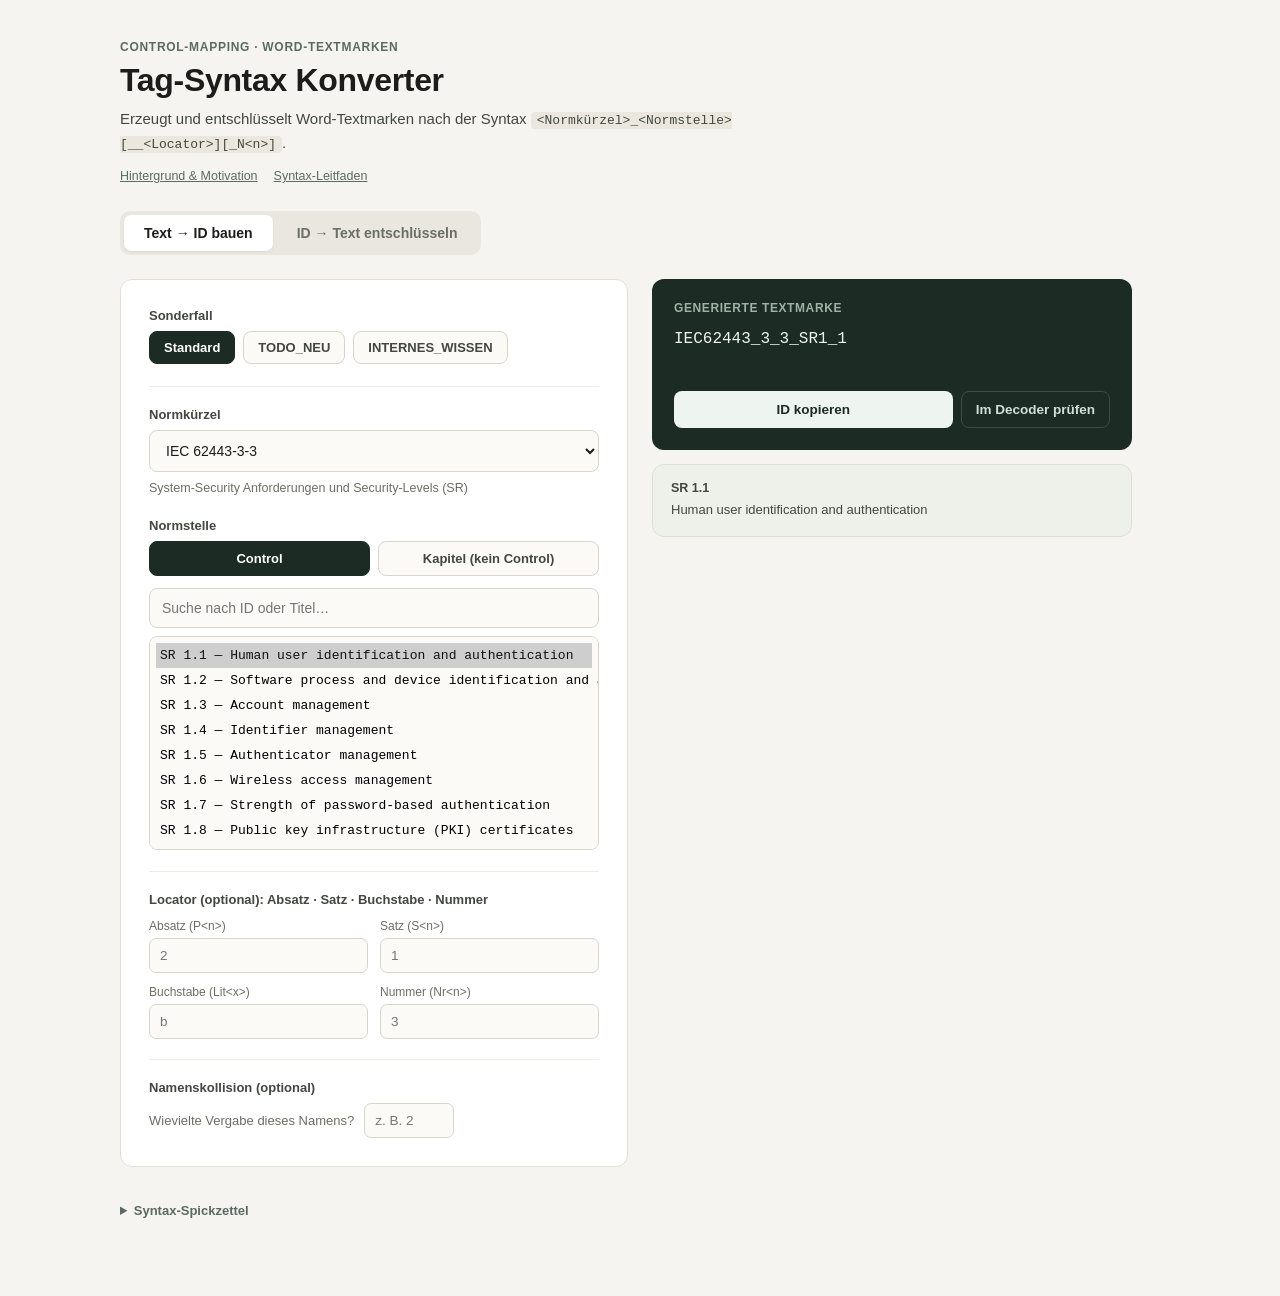
==== commit 870385c4: "text" ====
--- a/index.html
+++ b/index.html
@@ -472,6 +472,10 @@
       <div class="eyebrow">Control-Mapping · Word-Textmarken</div>
       <h1>Tag-Syntax Konverter</h1>
       <p class="lede">Erzeugt und entschlüsselt Word-Textmarken nach der Syntax <code>&lt;Normkürzel&gt;_&lt;Normstelle&gt;[__&lt;Locator&gt;][_N&lt;n&gt;]</code>.</p>
+      <div style="margin-top:14px; display:flex; gap:16px; font-size:12.5px;">
+        <a href="README.html" style="color:#5b6b63;">Hintergrund &amp; Motivation</a>
+        <a href="Syntax-Leitfaden.html" style="color:#5b6b63;">Syntax-Leitfaden</a>
+      </div>
     </div>
 
     <div class="tabs">
@@ -672,8 +676,8 @@
   // Extracted from LetsDrinkSomeTea/62443.md — embedded so this page has
   // no external dependencies and can be hosted as a single static file.
   // ---------------------------------------------------------------------
-  var REGISTER = {"IEC62443_3_3":[{"norm_id":"SR1_1","display":"SR 1.1","title":"Human user identification and authentication"},{"norm_id":"SR1_2","display":"SR 1.2","title":"Software process and device identification and authentication"},{"norm_id":"SR1_3","display":"SR 1.3","title":"Account management"},{"norm_id":"SR1_4","display":"SR 1.4","title":"Identifier management"},{"norm_id":"SR1_5","display":"SR 1.5","title":"Authenticator management"},{"norm_id":"SR1_6","display":"SR 1.6","title":"Wireless access management"},{"norm_id":"SR1_7","display":"SR 1.7","title":"Strength of password-based authentication"},{"norm_id":"SR1_8","display":"SR 1.8","title":"Public key infrastructure (PKI) certificates"},{"norm_id":"SR1_9","display":"SR 1.9","title":"Strength of public key authentication"},{"norm_id":"SR1_10","display":"SR 1.10","title":"Authenticator feedback"},{"norm_id":"SR1_11","display":"SR 1.11","title":"Unsuccessful login attempts"},{"norm_id":"SR1_12","display":"SR 1.12","title":"System use notification"},{"norm_id":"SR1_13","display":"SR 1.13","title":"Access via untrusted networks"},{"norm_id":"SR2_1","display":"SR 2.1","title":"Authorization enforcement"},{"norm_id":"SR2_2","display":"SR 2.2","title":"Wireless use control"},{"norm_id":"SR2_3","display":"SR 2.3","title":"Use control for portable and mobile devices"},{"norm_id":"SR2_4","display":"SR 2.4","title":"Mobile code"},{"norm_id":"SR2_5","display":"SR 2.5","title":"Session lock"},{"norm_id":"SR2_6","display":"SR 2.6","title":"Remote session termination"},{"norm_id":"SR2_7","display":"SR 2.7","title":"Concurrent session control"},{"norm_id":"SR2_8","display":"SR 2.8","title":"Auditable events"},{"norm_id":"SR2_9","display":"SR 2.9","title":"Audit storage capacity"},{"norm_id":"SR2_10","display":"SR 2.10","title":"Response to audit processing failures"},{"norm_id":"SR2_11","display":"SR 2.11","title":"Timestamps"},{"norm_id":"SR2_12","display":"SR 2.12","title":"Non-repudiation"},{"norm_id":"SR3_1","display":"SR 3.1","title":"Communication integrity"},{"norm_id":"SR3_2","display":"SR 3.2","title":"Malicious code protection"},{"norm_id":"SR3_3","display":"SR 3.3","title":"Security functionality verification"},{"norm_id":"SR3_4","display":"SR 3.4","title":"Software and information integrity"},{"norm_id":"SR3_5","display":"SR 3.5","title":"Input validation"},{"norm_id":"SR3_6","display":"SR 3.6","title":"Deterministic output"},{"norm_id":"SR3_7","display":"SR 3.7","title":"Error handling"},{"norm_id":"SR3_8","display":"SR 3.8","title":"Session integrity"},{"norm_id":"SR3_9","display":"SR 3.9","title":"Protection of audit information"},{"norm_id":"SR4_1","display":"SR 4.1","title":"Information confidentiality"},{"norm_id":"SR4_2","display":"SR 4.2","title":"Information persistence"},{"norm_id":"SR4_3","display":"SR 4.3","title":"Use of cryptography"},{"norm_id":"SR5_1","display":"SR 5.1","title":"Network segmentation"},{"norm_id":"SR5_2","display":"SR 5.2","title":"Zone boundary protection"},{"norm_id":"SR5_3","display":"SR 5.3","title":"General purpose person-to-person communication restrictions"},{"norm_id":"SR5_4","display":"SR 5.4","title":"Application partitioning"},{"norm_id":"SR6_1","display":"SR 6.1","title":"Audit log accessibility"},{"norm_id":"SR6_2","display":"SR 6.2","title":"Continuous monitoring"},{"norm_id":"SR7_1","display":"SR 7.1","title":"Denial of service protection"},{"norm_id":"SR7_2","display":"SR 7.2","title":"Resource management"},{"norm_id":"SR7_3","display":"SR 7.3","title":"Control system backup"},{"norm_id":"SR7_4","display":"SR 7.4","title":"Control system recovery and reconstitution"},{"norm_id":"SR7_5","display":"SR 7.5","title":"Emergency power"},{"norm_id":"SR7_6","display":"SR 7.6","title":"Network and security configuration settings"},{"norm_id":"SR7_7","display":"SR 7.7","title":"Least functionality"},{"norm_id":"SR7_8","display":"SR 7.8","title":"Control system component inventory"}],"IEC62443_4_2":[{"norm_id":"CR1_1","display":"CR 1.1","title":"Human user identification and authentication"},{"norm_id":"CR1_2","display":"CR 1.2","title":"Software process and device identification and authentication"},{"norm_id":"CR1_3","display":"CR 1.3","title":"Account management"},{"norm_id":"CR1_4","display":"CR 1.4","title":"Identifier management"},{"norm_id":"CR1_5","display":"CR 1.5","title":"Authenticator management"},{"norm_id":"CR1_6","display":"CR 1.6","title":"Wireless access management"},{"norm_id":"CR1_7","display":"CR 1.7","title":"Strength of password-based authentication"},{"norm_id":"CR1_8","display":"CR 1.8","title":"Public key infrastructure certificates"},{"norm_id":"CR1_9","display":"CR 1.9","title":"Strength of public key-based authentication"},{"norm_id":"CR1_10","display":"CR 1.10","title":"Authenticator feedback"},{"norm_id":"CR1_11","display":"CR 1.11","title":"Unsuccessful login attempts"},{"norm_id":"CR1_12","display":"CR 1.12","title":"System use notification"},{"norm_id":"CR1_13","display":"CR 1.13","title":"Access via untrusted networks"},{"norm_id":"CR1_14","display":"CR 1.14","title":"Strength of symmetric key-based authentication"},{"norm_id":"CR2_1","display":"CR 2.1","title":"Authorization enforcement"},{"norm_id":"CR2_2","display":"CR 2.2","title":"Wireless use control"},{"norm_id":"CR2_3","display":"CR 2.3","title":"Use control for portable and mobile devices"},{"norm_id":"CR2_4","display":"CR 2.4","title":"Mobile code"},{"norm_id":"CR2_5","display":"CR 2.5","title":"Session lock"},{"norm_id":"CR2_6","display":"CR 2.6","title":"Remote session termination"},{"norm_id":"CR2_7","display":"CR 2.7","title":"Concurrent session control"},{"norm_id":"CR2_8","display":"CR 2.8","title":"Auditable events"},{"norm_id":"CR2_9","display":"CR 2.9","title":"Audit storage capacity"},{"norm_id":"CR2_10","display":"CR 2.10","title":"Response to audit processing failures"},{"norm_id":"CR2_11","display":"CR 2.11","title":"Timestamps"},{"norm_id":"CR2_12","display":"CR 2.12","title":"Non-repudiation"},{"norm_id":"CR2_13","display":"CR 2.13","title":"Use of physical diagnostic and test interfaces"},{"norm_id":"CR3_1","display":"CR 3.1","title":"Communication integrity"},{"norm_id":"CR3_2","display":"CR 3.2","title":"Protection from malicious code"},{"norm_id":"CR3_3","display":"CR 3.3","title":"Security functionality verification"},{"norm_id":"CR3_4","display":"CR 3.4","title":"Software and information integrity"},{"norm_id":"CR3_5","display":"CR 3.5","title":"Input validation"},{"norm_id":"CR3_6","display":"CR 3.6","title":"Deterministic output"},{"norm_id":"CR3_7","display":"CR 3.7","title":"Error handling"},{"norm_id":"CR3_8","display":"CR 3.8","title":"Session integrity"},{"norm_id":"CR3_9","display":"CR 3.9","title":"Protection of audit information"},{"norm_id":"CR3_10","display":"CR 3.10","title":"Support for updates"},{"norm_id":"CR3_11","display":"CR 3.11","title":"Physical tamper resistance and detection"},{"norm_id":"CR3_12","display":"CR 3.12","title":"Provisioning product supplier roots of trust"},{"norm_id":"CR3_13","display":"CR 3.13","title":"Provisioning asset owner roots of trust"},{"norm_id":"CR3_14","display":"CR 3.14","title":"Integrity of the boot process"},{"norm_id":"CR4_1","display":"CR 4.1","title":"Information confidentiality"},{"norm_id":"CR4_2","display":"CR 4.2","title":"Information persistence"},{"norm_id":"CR4_3","display":"CR 4.3","title":"Use of cryptography"},{"norm_id":"CR5_1","display":"CR 5.1","title":"Network segmentation"},{"norm_id":"CR5_2","display":"CR 5.2","title":"Zone boundary protection"},{"norm_id":"CR5_3","display":"CR 5.3","title":"General-purpose person-to-person communication restrictions"},{"norm_id":"CR5_4","display":"CR 5.4","title":"Application partitioning"},{"norm_id":"CR6_1","display":"CR 6.1","title":"Audit log accessibility"},{"norm_id":"CR6_2","display":"CR 6.2","title":"Continuous monitoring"},{"norm_id":"CR7_1","display":"CR 7.1","title":"Denial of service protection"},{"norm_id":"CR7_2","display":"CR 7.2","title":"Resource management"},{"norm_id":"CR7_3","display":"CR 7.3","title":"Control system backup"},{"norm_id":"CR7_4","display":"CR 7.4","title":"Control system recovery and reconstitution"},{"norm_id":"CR7_5","display":"CR 7.5","title":"Emergency power"},{"norm_id":"CR7_6","display":"CR 7.6","title":"Network and security configuration settings"},{"norm_id":"CR7_7","display":"CR 7.7","title":"Least functionality"},{"norm_id":"CR7_8","display":"CR 7.8","title":"Control system component inventory"},{"norm_id":"SAR2_4","display":"SAR 2.4","title":"Mobile code"},{"norm_id":"SAR3_2","display":"SAR 3.2","title":"Protection from malicious code"},{"norm_id":"EDR2_4","display":"EDR 2.4","title":"Mobile code"},{"norm_id":"EDR2_13","display":"EDR 2.13","title":"Use of physical diagnostic and test interfaces"},{"norm_id":"EDR3_2","display":"EDR 3.2","title":"Protection from malicious code"},{"norm_id":"EDR3_10","display":"EDR 3.10","title":"Support for updates"},{"norm_id":"EDR3_11","display":"EDR 3.11","title":"Physical tamper resistance and detection"},{"norm_id":"EDR3_12","display":"EDR 3.12","title":"Provisioning product supplier roots of trust"},{"norm_id":"EDR3_13","display":"EDR 3.13","title":"Provisioning asset owner roots of trust"},{"norm_id":"EDR3_14","display":"EDR 3.14","title":"Integrity of the boot process"},{"norm_id":"HDR2_4","display":"HDR 2.4","title":"Mobile code"},{"norm_id":"HDR2_13","display":"HDR 2.13","title":"Use of physical diagnostic and test interfaces"},{"norm_id":"HDR3_2","display":"HDR 3.2","title":"Protection from malicious code"},{"norm_id":"HDR3_10","display":"HDR 3.10","title":"Support for updates"},{"norm_id":"HDR3_11","display":"HDR 3.11","title":"Physical tamper resistance and detection"},{"norm_id":"HDR3_12","display":"HDR 3.12","title":"Provisioning product supplier roots of trust"},{"norm_id":"HDR3_13","display":"HDR 3.13","title":"Provisioning asset owner roots of trust"},{"norm_id":"HDR3_14","display":"HDR 3.14","title":"Integrity of the boot process"},{"norm_id":"NDR1_6","display":"NDR 1.6","title":"Wireless access management"},{"norm_id":"NDR1_13","display":"NDR 1.13","title":"Access via untrusted networks"},{"norm_id":"NDR2_4","display":"NDR 2.4","title":"Mobile code"},{"norm_id":"NDR2_13","display":"NDR 2.13","title":"Use of physical diagnostic and test interfaces"},{"norm_id":"NDR3_2","display":"NDR 3.2","title":"Protection from malicious code"},{"norm_id":"NDR3_10","display":"NDR 3.10","title":"Support for updates"},{"norm_id":"NDR3_11","display":"NDR 3.11","title":"Physical tamper resistance and detection"},{"norm_id":"NDR3_12","display":"NDR 3.12","title":"Provisioning product supplier roots of trust"},{"norm_id":"NDR3_13","display":"NDR 3.13","title":"Provisioning asset owner roots of trust"},{"norm_id":"NDR3_14","display":"NDR 3.14","title":"Integrity of the boot process"},{"norm_id":"NDR5_2","display":"NDR 5.2","title":"Zone boundary protection"},{"norm_id":"NDR5_3","display":"NDR 5.3","title":"General purpose, person-to-person communication restrictions"}],"IEC62443_4_1":[{"norm_id":"SM_1","display":"SM-1","title":"Development process"},{"norm_id":"SM_2","display":"SM-2","title":"Identification of responsibilities"},{"norm_id":"SM_3","display":"SM-3","title":"Identification of applicability"},{"norm_id":"SM_4","display":"SM-4","title":"Security expertise"},{"norm_id":"SM_5","display":"SM-5","title":"Process scoping"},{"norm_id":"SM_6","display":"SM-6","title":"File integrity"},{"norm_id":"SM_7","display":"SM-7","title":"Development environment security"},{"norm_id":"SM_8","display":"SM-8","title":"Controls for private keys"},{"norm_id":"SM_9","display":"SM-9","title":"Security requirements for externally provided components"},{"norm_id":"SM_10","display":"SM-10","title":"Custom developed components from third-party suppliers"},{"norm_id":"SM_11","display":"SM-11","title":"Assessing and addressing security-related issues"},{"norm_id":"SM_12","display":"SM-12","title":"Process verification"},{"norm_id":"SM_13","display":"SM-13","title":"Continuous improvement"},{"norm_id":"SR_1","display":"SR-1","title":"Product security context"},{"norm_id":"SR_2","display":"SR-2","title":"Threat model"},{"norm_id":"SR_3","display":"SR-3","title":"Product security requirements"},{"norm_id":"SR_4","display":"SR-4","title":"Product security requirements content"},{"norm_id":"SR_5","display":"SR-5","title":"Security requirements review"},{"norm_id":"SD_1","display":"SD-1","title":"Secure design principles"},{"norm_id":"SD_2","display":"SD-2","title":"Defense in depth design"},{"norm_id":"SD_3","display":"SD-3","title":"Security design review"},{"norm_id":"SD_4","display":"SD-4","title":"Secure design best practices"},{"norm_id":"SI_1","display":"SI-1","title":"Security implementation review"},{"norm_id":"SI_2","display":"SI-2","title":"Secure coding standards"},{"norm_id":"SVV_1","display":"SVV-1","title":"Security requirements testing"},{"norm_id":"SVV_2","display":"SVV-2","title":"Threat mitigation testing"},{"norm_id":"SVV_3","display":"SVV-3","title":"Vulnerability testing"},{"norm_id":"SVV_4","display":"SVV-4","title":"Penetration testing"},{"norm_id":"SVV_5","display":"SVV-5","title":"Independence of testers"},{"norm_id":"DM_1","display":"DM-1","title":"Receiving notifications of security-related issues"},{"norm_id":"DM_2","display":"DM-2","title":"Reviewing security-related issues"},{"norm_id":"DM_3","display":"DM-3","title":"Assessing security-related issues"},{"norm_id":"DM_4","display":"DM-4","title":"Addressing security-related issues"},{"norm_id":"DM_5","display":"DM-5","title":"Disclosing security-related issues"},{"norm_id":"DM_6","display":"DM-6","title":"Periodic review of security defect management practice"},{"norm_id":"SUM_1","display":"SUM-1","title":"Security update qualification"},{"norm_id":"SUM_2","display":"SUM-2","title":"Security update documentation"},{"norm_id":"SUM_3","display":"SUM-3","title":"Dependent component or operating system security update documentation"},{"norm_id":"SUM_4","display":"SUM-4","title":"Security update delivery"},{"norm_id":"SUM_5","display":"SUM-5","title":"Timely delivery of security patches"},{"norm_id":"SG_1","display":"SG-1","title":"Product defense in depth"},{"norm_id":"SG_2","display":"SG-2","title":"Defense in depth measures expected in the environment"},{"norm_id":"SG_3","display":"SG-3","title":"Security hardening guidelines"},{"norm_id":"SG_4","display":"SG-4","title":"Secure disposal guidelines"},{"norm_id":"SG_5","display":"SG-5","title":"Secure operation guidelines"},{"norm_id":"SG_6","display":"SG-6","title":"Account management guidelines"},{"norm_id":"SG_7","display":"SG-7","title":"Documentation review"}]};
-  var NORMS = [{"key":"IEC62443_2_1","label":"IEC 62443-2-1","desc":"Security-Programm Anforderungen für Asset Owner","hasRegister":false},{"key":"IEC62443_3_3","label":"IEC 62443-3-3","desc":"System-Security Anforderungen und Security-Levels (SR)","hasRegister":true},{"key":"IEC62443_4_1","label":"IEC 62443-4-1","desc":"Secure-Product-Development-Lifecycle Anforderungen (Practices)","hasRegister":true},{"key":"IEC62443_4_2","label":"IEC 62443-4-2","desc":"Technical-Security Anforderungen für Komponenten (CR/EDR/HDR/NDR/SAR)","hasRegister":true},{"key":"EN40000_1","label":"EN 40000-1","desc":"","hasRegister":false},{"key":"EN40000_2","label":"EN 40000-2","desc":"","hasRegister":false},{"key":"EN40000_3","label":"EN 40000-3","desc":"","hasRegister":false},{"key":"CRA","label":"Cyber Resilience Act","desc":"","hasRegister":false},{"key":"EN50742","label":"EN 50742","desc":"","hasRegister":false}];
+  var REGISTER = {"IEC62443_3_3":[{"norm_id":"SR1_1","display":"SR 1.1","title":"Human user identification and authentication"},{"norm_id":"SR1_2","display":"SR 1.2","title":"Software process and device identification and authentication"},{"norm_id":"SR1_3","display":"SR 1.3","title":"Account management"},{"norm_id":"SR1_4","display":"SR 1.4","title":"Identifier management"},{"norm_id":"SR1_5","display":"SR 1.5","title":"Authenticator management"},{"norm_id":"SR1_6","display":"SR 1.6","title":"Wireless access management"},{"norm_id":"SR1_7","display":"SR 1.7","title":"Strength of password-based authentication"},{"norm_id":"SR1_8","display":"SR 1.8","title":"Public key infrastructure (PKI) certificates"},{"norm_id":"SR1_9","display":"SR 1.9","title":"Strength of public key authentication"},{"norm_id":"SR1_10","display":"SR 1.10","title":"Authenticator feedback"},{"norm_id":"SR1_11","display":"SR 1.11","title":"Unsuccessful login attempts"},{"norm_id":"SR1_12","display":"SR 1.12","title":"System use notification"},{"norm_id":"SR1_13","display":"SR 1.13","title":"Access via untrusted networks"},{"norm_id":"SR2_1","display":"SR 2.1","title":"Authorization enforcement"},{"norm_id":"SR2_2","display":"SR 2.2","title":"Wireless use control"},{"norm_id":"SR2_3","display":"SR 2.3","title":"Use control for portable and mobile devices"},{"norm_id":"SR2_4","display":"SR 2.4","title":"Mobile code"},{"norm_id":"SR2_5","display":"SR 2.5","title":"Session lock"},{"norm_id":"SR2_6","display":"SR 2.6","title":"Remote session termination"},{"norm_id":"SR2_7","display":"SR 2.7","title":"Concurrent session control"},{"norm_id":"SR2_8","display":"SR 2.8","title":"Auditable events"},{"norm_id":"SR2_9","display":"SR 2.9","title":"Audit storage capacity"},{"norm_id":"SR2_10","display":"SR 2.10","title":"Response to audit processing failures"},{"norm_id":"SR2_11","display":"SR 2.11","title":"Timestamps"},{"norm_id":"SR2_12","display":"SR 2.12","title":"Non-repudiation"},{"norm_id":"SR3_1","display":"SR 3.1","title":"Communication integrity"},{"norm_id":"SR3_2","display":"SR 3.2","title":"Malicious code protection"},{"norm_id":"SR3_3","display":"SR 3.3","title":"Security functionality verification"},{"norm_id":"SR3_4","display":"SR 3.4","title":"Software and information integrity"},{"norm_id":"SR3_5","display":"SR 3.5","title":"Input validation"},{"norm_id":"SR3_6","display":"SR 3.6","title":"Deterministic output"},{"norm_id":"SR3_7","display":"SR 3.7","title":"Error handling"},{"norm_id":"SR3_8","display":"SR 3.8","title":"Session integrity"},{"norm_id":"SR3_9","display":"SR 3.9","title":"Protection of audit information"},{"norm_id":"SR4_1","display":"SR 4.1","title":"Information confidentiality"},{"norm_id":"SR4_2","display":"SR 4.2","title":"Information persistence"},{"norm_id":"SR4_3","display":"SR 4.3","title":"Use of cryptography"},{"norm_id":"SR5_1","display":"SR 5.1","title":"Network segmentation"},{"norm_id":"SR5_2","display":"SR 5.2","title":"Zone boundary protection"},{"norm_id":"SR5_3","display":"SR 5.3","title":"General purpose person-to-person communication restrictions"},{"norm_id":"SR5_4","display":"SR 5.4","title":"Application partitioning"},{"norm_id":"SR6_1","display":"SR 6.1","title":"Audit log accessibility"},{"norm_id":"SR6_2","display":"SR 6.2","title":"Continuous monitoring"},{"norm_id":"SR7_1","display":"SR 7.1","title":"Denial of service protection"},{"norm_id":"SR7_2","display":"SR 7.2","title":"Resource management"},{"norm_id":"SR7_3","display":"SR 7.3","title":"Control system backup"},{"norm_id":"SR7_4","display":"SR 7.4","title":"Control system recovery and reconstitution"},{"norm_id":"SR7_5","display":"SR 7.5","title":"Emergency power"},{"norm_id":"SR7_6","display":"SR 7.6","title":"Network and security configuration settings"},{"norm_id":"SR7_7","display":"SR 7.7","title":"Least functionality"},{"norm_id":"SR7_8","display":"SR 7.8","title":"Control system component inventory"}],"IEC62443_4_2":[{"norm_id":"CR1_1","display":"CR 1.1","title":"Human user identification and authentication"},{"norm_id":"CR1_2","display":"CR 1.2","title":"Software process and device identification and authentication"},{"norm_id":"CR1_3","display":"CR 1.3","title":"Account management"},{"norm_id":"CR1_4","display":"CR 1.4","title":"Identifier management"},{"norm_id":"CR1_5","display":"CR 1.5","title":"Authenticator management"},{"norm_id":"CR1_6","display":"CR 1.6","title":"Wireless access management"},{"norm_id":"CR1_7","display":"CR 1.7","title":"Strength of password-based authentication"},{"norm_id":"CR1_8","display":"CR 1.8","title":"Public key infrastructure certificates"},{"norm_id":"CR1_9","display":"CR 1.9","title":"Strength of public key-based authentication"},{"norm_id":"CR1_10","display":"CR 1.10","title":"Authenticator feedback"},{"norm_id":"CR1_11","display":"CR 1.11","title":"Unsuccessful login attempts"},{"norm_id":"CR1_12","display":"CR 1.12","title":"System use notification"},{"norm_id":"CR1_13","display":"CR 1.13","title":"Access via untrusted networks"},{"norm_id":"CR1_14","display":"CR 1.14","title":"Strength of symmetric key-based authentication"},{"norm_id":"CR2_1","display":"CR 2.1","title":"Authorization enforcement"},{"norm_id":"CR2_2","display":"CR 2.2","title":"Wireless use control"},{"norm_id":"CR2_3","display":"CR 2.3","title":"Use control for portable and mobile devices"},{"norm_id":"CR2_4","display":"CR 2.4","title":"Mobile code"},{"norm_id":"CR2_5","display":"CR 2.5","title":"Session lock"},{"norm_id":"CR2_6","display":"CR 2.6","title":"Remote session termination"},{"norm_id":"CR2_7","display":"CR 2.7","title":"Concurrent session control"},{"norm_id":"CR2_8","display":"CR 2.8","title":"Auditable events"},{"norm_id":"CR2_9","display":"CR 2.9","title":"Audit storage capacity"},{"norm_id":"CR2_10","display":"CR 2.10","title":"Response to audit processing failures"},{"norm_id":"CR2_11","display":"CR 2.11","title":"Timestamps"},{"norm_id":"CR2_12","display":"CR 2.12","title":"Non-repudiation"},{"norm_id":"CR2_13","display":"CR 2.13","title":"Use of physical diagnostic and test interfaces"},{"norm_id":"CR3_1","display":"CR 3.1","title":"Communication integrity"},{"norm_id":"CR3_2","display":"CR 3.2","title":"Protection from malicious code"},{"norm_id":"CR3_3","display":"CR 3.3","title":"Security functionality verification"},{"norm_id":"CR3_4","display":"CR 3.4","title":"Software and information integrity"},{"norm_id":"CR3_5","display":"CR 3.5","title":"Input validation"},{"norm_id":"CR3_6","display":"CR 3.6","title":"Deterministic output"},{"norm_id":"CR3_7","display":"CR 3.7","title":"Error handling"},{"norm_id":"CR3_8","display":"CR 3.8","title":"Session integrity"},{"norm_id":"CR3_9","display":"CR 3.9","title":"Protection of audit information"},{"norm_id":"CR3_10","display":"CR 3.10","title":"Support for updates"},{"norm_id":"CR3_11","display":"CR 3.11","title":"Physical tamper resistance and detection"},{"norm_id":"CR3_12","display":"CR 3.12","title":"Provisioning product supplier roots of trust"},{"norm_id":"CR3_13","display":"CR 3.13","title":"Provisioning asset owner roots of trust"},{"norm_id":"CR3_14","display":"CR 3.14","title":"Integrity of the boot process"},{"norm_id":"CR4_1","display":"CR 4.1","title":"Information confidentiality"},{"norm_id":"CR4_2","display":"CR 4.2","title":"Information persistence"},{"norm_id":"CR4_3","display":"CR 4.3","title":"Use of cryptography"},{"norm_id":"CR5_1","display":"CR 5.1","title":"Network segmentation"},{"norm_id":"CR5_2","display":"CR 5.2","title":"Zone boundary protection"},{"norm_id":"CR5_3","display":"CR 5.3","title":"General-purpose person-to-person communication restrictions"},{"norm_id":"CR5_4","display":"CR 5.4","title":"Application partitioning"},{"norm_id":"CR6_1","display":"CR 6.1","title":"Audit log accessibility"},{"norm_id":"CR6_2","display":"CR 6.2","title":"Continuous monitoring"},{"norm_id":"CR7_1","display":"CR 7.1","title":"Denial of service protection"},{"norm_id":"CR7_2","display":"CR 7.2","title":"Resource management"},{"norm_id":"CR7_3","display":"CR 7.3","title":"Control system backup"},{"norm_id":"CR7_4","display":"CR 7.4","title":"Control system recovery and reconstitution"},{"norm_id":"CR7_5","display":"CR 7.5","title":"Emergency power"},{"norm_id":"CR7_6","display":"CR 7.6","title":"Network and security configuration settings"},{"norm_id":"CR7_7","display":"CR 7.7","title":"Least functionality"},{"norm_id":"CR7_8","display":"CR 7.8","title":"Control system component inventory"},{"norm_id":"SAR2_4","display":"SAR 2.4","title":"Mobile code"},{"norm_id":"SAR3_2","display":"SAR 3.2","title":"Protection from malicious code"},{"norm_id":"EDR2_4","display":"EDR 2.4","title":"Mobile code"},{"norm_id":"EDR2_13","display":"EDR 2.13","title":"Use of physical diagnostic and test interfaces"},{"norm_id":"EDR3_2","display":"EDR 3.2","title":"Protection from malicious code"},{"norm_id":"EDR3_10","display":"EDR 3.10","title":"Support for updates"},{"norm_id":"EDR3_11","display":"EDR 3.11","title":"Physical tamper resistance and detection"},{"norm_id":"EDR3_12","display":"EDR 3.12","title":"Provisioning product supplier roots of trust"},{"norm_id":"EDR3_13","display":"EDR 3.13","title":"Provisioning asset owner roots of trust"},{"norm_id":"EDR3_14","display":"EDR 3.14","title":"Integrity of the boot process"},{"norm_id":"HDR2_4","display":"HDR 2.4","title":"Mobile code"},{"norm_id":"HDR2_13","display":"HDR 2.13","title":"Use of physical diagnostic and test interfaces"},{"norm_id":"HDR3_2","display":"HDR 3.2","title":"Protection from malicious code"},{"norm_id":"HDR3_10","display":"HDR 3.10","title":"Support for updates"},{"norm_id":"HDR3_11","display":"HDR 3.11","title":"Physical tamper resistance and detection"},{"norm_id":"HDR3_12","display":"HDR 3.12","title":"Provisioning product supplier roots of trust"},{"norm_id":"HDR3_13","display":"HDR 3.13","title":"Provisioning asset owner roots of trust"},{"norm_id":"HDR3_14","display":"HDR 3.14","title":"Integrity of the boot process"},{"norm_id":"NDR1_6","display":"NDR 1.6","title":"Wireless access management"},{"norm_id":"NDR1_13","display":"NDR 1.13","title":"Access via untrusted networks"},{"norm_id":"NDR2_4","display":"NDR 2.4","title":"Mobile code"},{"norm_id":"NDR2_13","display":"NDR 2.13","title":"Use of physical diagnostic and test interfaces"},{"norm_id":"NDR3_2","display":"NDR 3.2","title":"Protection from malicious code"},{"norm_id":"NDR3_10","display":"NDR 3.10","title":"Support for updates"},{"norm_id":"NDR3_11","display":"NDR 3.11","title":"Physical tamper resistance and detection"},{"norm_id":"NDR3_12","display":"NDR 3.12","title":"Provisioning product supplier roots of trust"},{"norm_id":"NDR3_13","display":"NDR 3.13","title":"Provisioning asset owner roots of trust"},{"norm_id":"NDR3_14","display":"NDR 3.14","title":"Integrity of the boot process"},{"norm_id":"NDR5_2","display":"NDR 5.2","title":"Zone boundary protection"},{"norm_id":"NDR5_3","display":"NDR 5.3","title":"General purpose, person-to-person communication restrictions"}],"IEC62443_4_1":[{"norm_id":"SM_1","display":"SM-1","title":"Development process"},{"norm_id":"SM_2","display":"SM-2","title":"Identification of responsibilities"},{"norm_id":"SM_3","display":"SM-3","title":"Identification of applicability"},{"norm_id":"SM_4","display":"SM-4","title":"Security expertise"},{"norm_id":"SM_5","display":"SM-5","title":"Process scoping"},{"norm_id":"SM_6","display":"SM-6","title":"File integrity"},{"norm_id":"SM_7","display":"SM-7","title":"Development environment security"},{"norm_id":"SM_8","display":"SM-8","title":"Controls for private keys"},{"norm_id":"SM_9","display":"SM-9","title":"Security requirements for externally provided components"},{"norm_id":"SM_10","display":"SM-10","title":"Custom developed components from third-party suppliers"},{"norm_id":"SM_11","display":"SM-11","title":"Assessing and addressing security-related issues"},{"norm_id":"SM_12","display":"SM-12","title":"Process verification"},{"norm_id":"SM_13","display":"SM-13","title":"Continuous improvement"},{"norm_id":"SR_1","display":"SR-1","title":"Product security context"},{"norm_id":"SR_2","display":"SR-2","title":"Threat model"},{"norm_id":"SR_3","display":"SR-3","title":"Product security requirements"},{"norm_id":"SR_4","display":"SR-4","title":"Product security requirements content"},{"norm_id":"SR_5","display":"SR-5","title":"Security requirements review"},{"norm_id":"SD_1","display":"SD-1","title":"Secure design principles"},{"norm_id":"SD_2","display":"SD-2","title":"Defense in depth design"},{"norm_id":"SD_3","display":"SD-3","title":"Security design review"},{"norm_id":"SD_4","display":"SD-4","title":"Secure design best practices"},{"norm_id":"SI_1","display":"SI-1","title":"Security implementation review"},{"norm_id":"SI_2","display":"SI-2","title":"Secure coding standards"},{"norm_id":"SVV_1","display":"SVV-1","title":"Security requirements testing"},{"norm_id":"SVV_2","display":"SVV-2","title":"Threat mitigation testing"},{"norm_id":"SVV_3","display":"SVV-3","title":"Vulnerability testing"},{"norm_id":"SVV_4","display":"SVV-4","title":"Penetration testing"},{"norm_id":"SVV_5","display":"SVV-5","title":"Independence of testers"},{"norm_id":"DM_1","display":"DM-1","title":"Receiving notifications of security-related issues"},{"norm_id":"DM_2","display":"DM-2","title":"Reviewing security-related issues"},{"norm_id":"DM_3","display":"DM-3","title":"Assessing security-related issues"},{"norm_id":"DM_4","display":"DM-4","title":"Addressing security-related issues"},{"norm_id":"DM_5","display":"DM-5","title":"Disclosing security-related issues"},{"norm_id":"DM_6","display":"DM-6","title":"Periodic review of security defect management practice"},{"norm_id":"SUM_1","display":"SUM-1","title":"Security update qualification"},{"norm_id":"SUM_2","display":"SUM-2","title":"Security update documentation"},{"norm_id":"SUM_3","display":"SUM-3","title":"Dependent component or operating system security update documentation"},{"norm_id":"SUM_4","display":"SUM-4","title":"Security update delivery"},{"norm_id":"SUM_5","display":"SUM-5","title":"Timely delivery of security patches"},{"norm_id":"SG_1","display":"SG-1","title":"Product defense in depth"},{"norm_id":"SG_2","display":"SG-2","title":"Defense in depth measures expected in the environment"},{"norm_id":"SG_3","display":"SG-3","title":"Security hardening guidelines"},{"norm_id":"SG_4","display":"SG-4","title":"Secure disposal guidelines"},{"norm_id":"SG_5","display":"SG-5","title":"Secure operation guidelines"},{"norm_id":"SG_6","display":"SG-6","title":"Account management guidelines"},{"norm_id":"SG_7","display":"SG-7","title":"Documentation review"}],"EN40000_3":[{"norm_id":"APP_1","display":"APP-1","title":"Requirement enhancement applicability"},{"norm_id":"PRE_1","display":"PRE-1","title":"Policy on vulnerability handling"},{"norm_id":"PRE_2","display":"PRE-2","title":"Policy on coordinated vulnerability disclosure"},{"norm_id":"PRE_3","display":"PRE-3","title":"Operational security"},{"norm_id":"PRE_4","display":"PRE-4","title":"On-going communication"},{"norm_id":"PRE_5","display":"PRE-5","title":"Secure communication"},{"norm_id":"PRE_6","display":"PRE-6","title":"Product identification"},{"norm_id":"PRE_7","display":"PRE-7","title":"Identification of software components"},{"norm_id":"PRE_8","display":"PRE-8","title":"Identification of hardware components"},{"norm_id":"PRE_9","display":"PRE-9","title":"Planning regular test and reviews"},{"norm_id":"PRE_10","display":"PRE-10","title":"Mechanisms for distribution"},{"norm_id":"RCP_1","display":"RCP-1","title":"Capability to receive reports"},{"norm_id":"RCP_2","display":"RCP-2","title":"Monitoring"},{"norm_id":"RCP_3","display":"RCP-3","title":"Potentially impacted software components"},{"norm_id":"RCP_4","display":"RCP-4","title":"Potentially impacted hardware components"},{"norm_id":"RCP_5","display":"RCP-5","title":"Coordinator involvement"},{"norm_id":"RCP_6","display":"RCP-6","title":"Performing regular tests"},{"norm_id":"RCP_7","display":"RCP-7","title":"Performing regular reviews"},{"norm_id":"VRF_1","display":"VRF-1","title":"Initial assessment and verification"},{"norm_id":"VRF_2","display":"VRF-2","title":"Vulnerability risk assessment"},{"norm_id":"RMD_1","display":"RMD-1","title":"Remediation decision"},{"norm_id":"RMD_2","display":"RMD-2","title":"Remediation development"},{"norm_id":"RMD_3","display":"RMD-3","title":"Remediation test"},{"norm_id":"RLS_1","display":"RLS-1","title":"Security update release"},{"norm_id":"RLS_2","display":"RLS-2","title":"Release information"},{"norm_id":"PRA_1","display":"PRA-1","title":"Post-release actions"}]};
+  var NORMS = [{"key":"IEC62443_2_1","label":"IEC 62443-2-1","desc":"Security-Programm Anforderungen für Asset Owner","hasRegister":false},{"key":"IEC62443_3_3","label":"IEC 62443-3-3","desc":"System-Security Anforderungen und Security-Levels (SR)","hasRegister":true},{"key":"IEC62443_4_1","label":"IEC 62443-4-1","desc":"Secure-Product-Development-Lifecycle Anforderungen (Practices)","hasRegister":true},{"key":"IEC62443_4_2","label":"IEC 62443-4-2","desc":"Technical-Security Anforderungen für Komponenten (CR/EDR/HDR/NDR/SAR)","hasRegister":true},{"key":"EN40000_1","label":"EN 40000-1","desc":"Vokabular — gemeinsame Begriffe und Definitionen","hasRegister":false},{"key":"EN40000_2","label":"EN 40000-2","desc":"Grundsätze für Cyber-Resilienz und Risikomanagement-Elemente","hasRegister":false},{"key":"EN40000_3","label":"EN 40000-3","desc":"Umgang mit Schwachstellen — Erkennung, Behandlung und koordinierte Offenlegung (CVD)","hasRegister":true},{"key":"CRA","label":"Cyber Resilience Act","desc":"","hasRegister":false},{"key":"EN50742","label":"EN 50742","desc":"","hasRegister":false}];
 
   // ---------------------------------------------------------------------
   // State
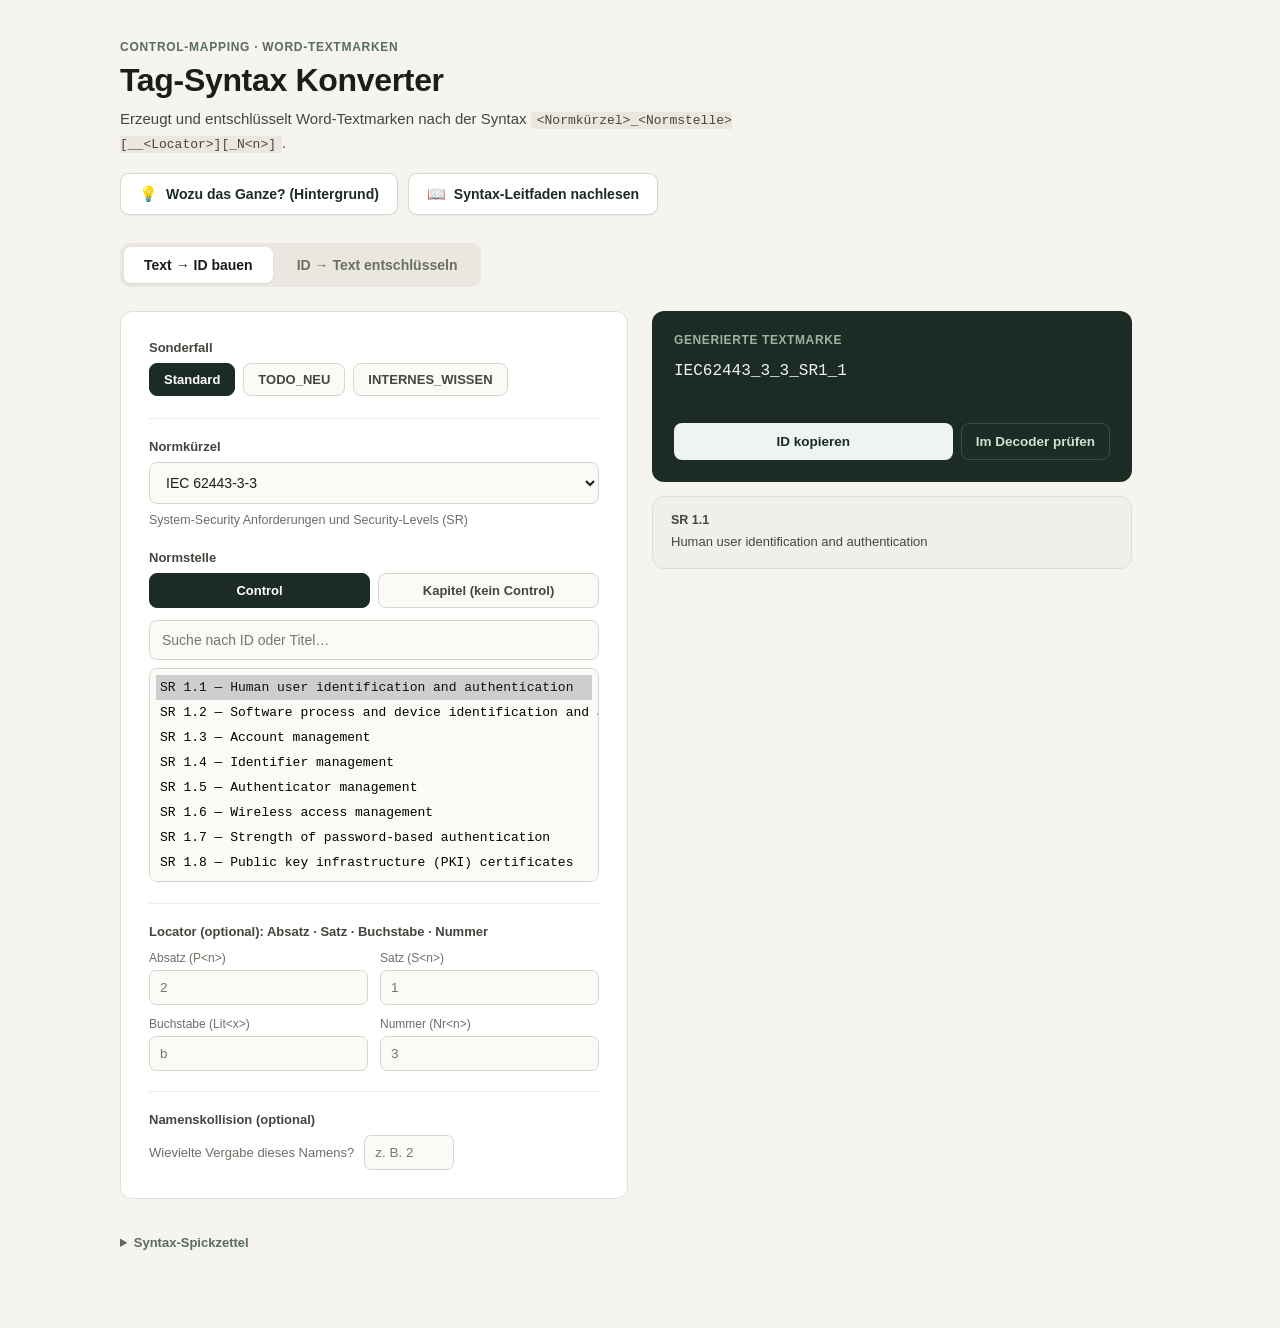
==== commit 033aa31f: "Make header nav links to docs pages more prominent Small gray text was easy to miss. Style them as b" ====
--- a/index.html
+++ b/index.html
@@ -67,6 +67,33 @@
     color: #43473f;
     max-width: 680px;
     margin: 0;
+  }
+  .header-links {
+    display: flex;
+    flex-wrap: wrap;
+    gap: 10px;
+    margin-top: 18px;
+  }
+  .header-link {
+    display: inline-flex;
+    align-items: center;
+    gap: 8px;
+    padding: 11px 18px;
+    border-radius: 9px;
+    border: 1px solid #d9d6c9;
+    background: #ffffff;
+    color: #1c2b24;
+    font-size: 14px;
+    font-weight: 600;
+    text-decoration: none;
+    box-shadow: 0 1px 2px rgba(0,0,0,0.05);
+  }
+  .header-link:hover {
+    border-color: #1c2b24;
+    background: #eef4ef;
+  }
+  .header-link .icon {
+    font-size: 15px;
   }
 
   .tabs {
@@ -472,9 +499,9 @@
       <div class="eyebrow">Control-Mapping · Word-Textmarken</div>
       <h1>Tag-Syntax Konverter</h1>
       <p class="lede">Erzeugt und entschlüsselt Word-Textmarken nach der Syntax <code>&lt;Normkürzel&gt;_&lt;Normstelle&gt;[__&lt;Locator&gt;][_N&lt;n&gt;]</code>.</p>
-      <div style="margin-top:14px; display:flex; gap:16px; font-size:12.5px;">
-        <a href="README.html" style="color:#5b6b63;">Hintergrund &amp; Motivation</a>
-        <a href="Syntax-Leitfaden.html" style="color:#5b6b63;">Syntax-Leitfaden</a>
+      <div class="header-links">
+        <a class="header-link" href="README.html"><span class="icon">💡</span> Wozu das Ganze? (Hintergrund)</a>
+        <a class="header-link" href="Syntax-Leitfaden.html"><span class="icon">📖</span> Syntax-Leitfaden nachlesen</a>
       </div>
     </div>
 
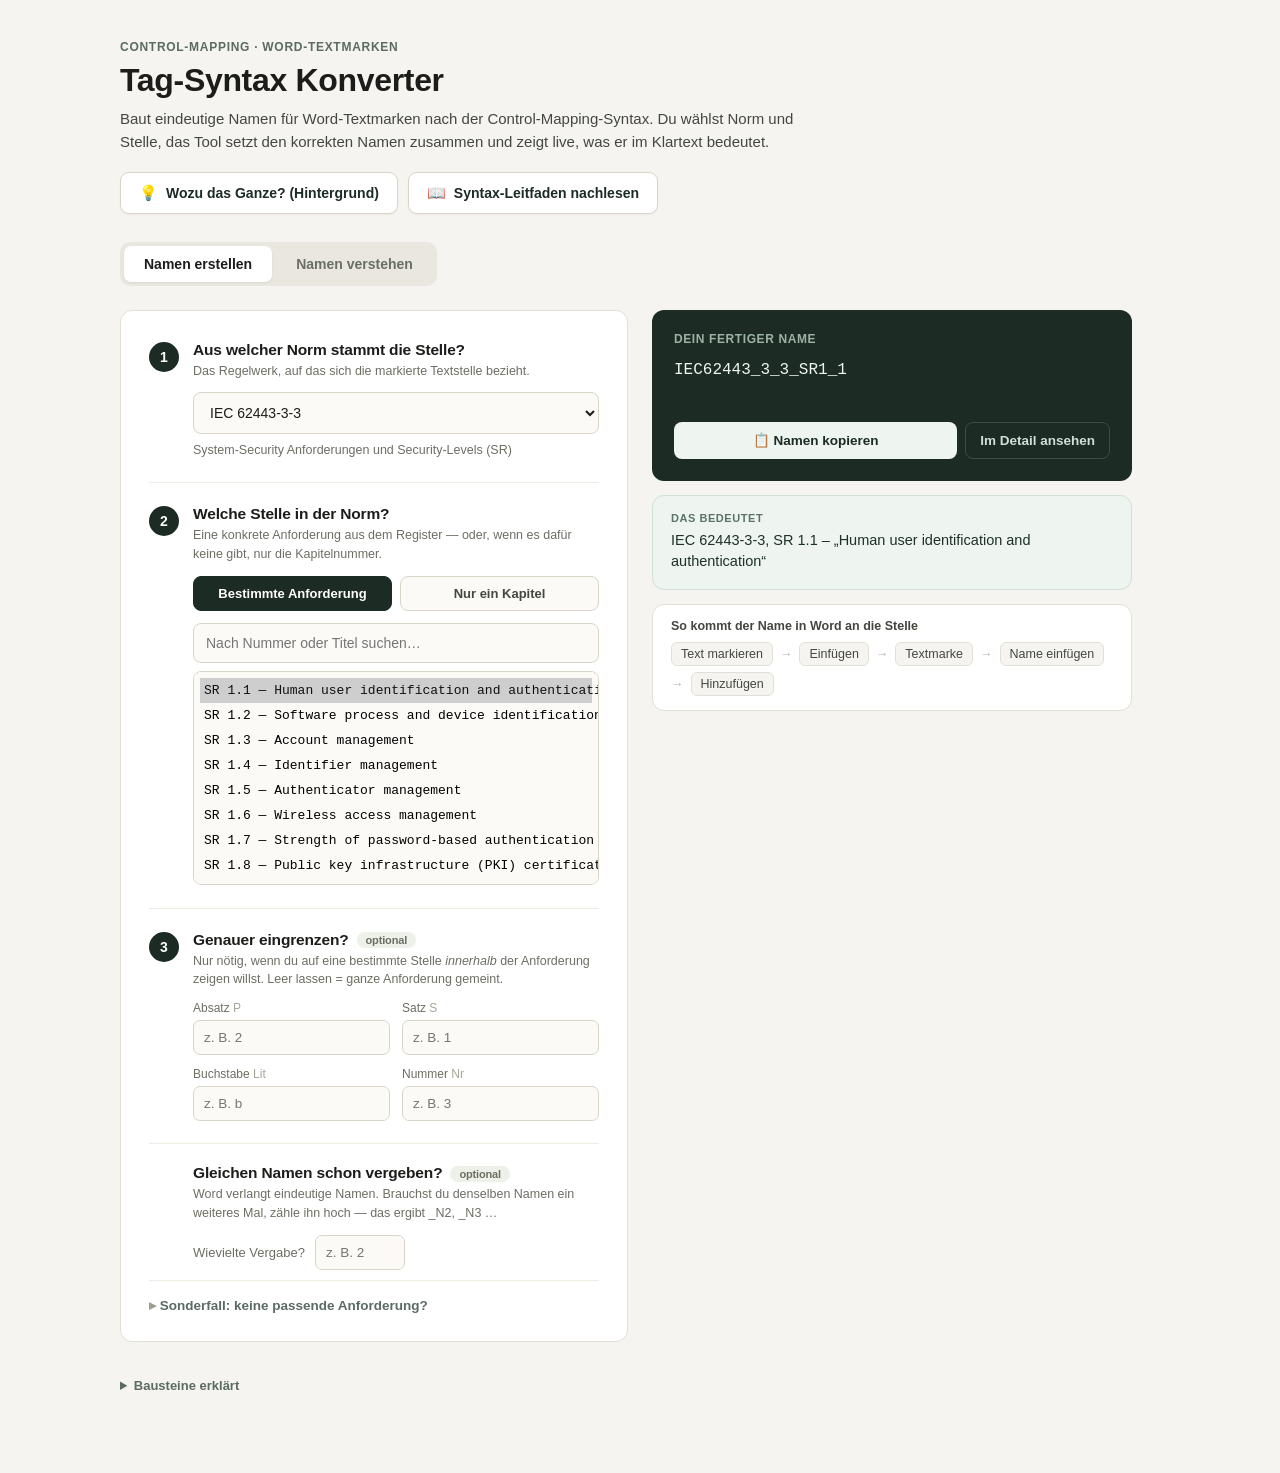
==== commit f24cc191: "Redesign build UI as guided steps with plain-language preview Rework the tool for non-technical cons" ====
--- a/index.html
+++ b/index.html
@@ -486,6 +486,132 @@
     white-space: pre;
   }
 
+  /* --- Geführter Schritt-Aufbau (Redesign) --- */
+  .step {
+    display: grid;
+    grid-template-columns: 30px 1fr;
+    gap: 14px;
+    padding: 22px 0;
+    border-top: 1px solid #eeece3;
+  }
+  .step:first-child { border-top: none; padding-top: 2px; }
+  .step > div { min-width: 0; }
+  .step-num {
+    width: 30px;
+    height: 30px;
+    border-radius: 50%;
+    background: #1c2b24;
+    color: #ffffff;
+    font-size: 14px;
+    font-weight: 700;
+    display: flex;
+    align-items: center;
+    justify-content: center;
+    margin-top: 1px;
+  }
+  .step-title {
+    font-size: 15.5px;
+    font-weight: 650;
+    color: #1c1c1a;
+    letter-spacing: -0.01em;
+    margin-bottom: 3px;
+  }
+  .step-sub {
+    font-size: 12.5px;
+    color: #6b6f63;
+    line-height: 1.5;
+    margin-bottom: 12px;
+  }
+  .optional-tag {
+    display: inline-block;
+    margin-left: 8px;
+    font-size: 11px;
+    font-weight: 600;
+    color: #6b6f63;
+    background: #eef1e9;
+    border-radius: 20px;
+    padding: 2px 9px;
+    vertical-align: middle;
+  }
+  .term-note { color: #a4a798; font-weight: 400; }
+
+  .extra-field {
+    padding: 20px 0 2px 44px;
+    border-top: 1px solid #eeece3;
+  }
+
+  .meaning-box {
+    background: #eef4ef;
+    border: 1px solid #cfe0d6;
+    border-radius: 12px;
+    padding: 16px 18px;
+  }
+  .meaning-label {
+    font-size: 11px;
+    letter-spacing: 0.05em;
+    text-transform: uppercase;
+    color: #5b7367;
+    font-weight: 700;
+    margin-bottom: 6px;
+  }
+  .meaning-text {
+    font-size: 14.5px;
+    color: #1f3128;
+    line-height: 1.5;
+  }
+
+  .word-hint {
+    background: #ffffff;
+    border: 1px solid #e2e0d6;
+    border-radius: 12px;
+    padding: 14px 18px;
+  }
+  .word-hint-title {
+    font-size: 12.5px;
+    font-weight: 700;
+    color: #43473f;
+    margin-bottom: 9px;
+  }
+  .word-steps {
+    display: flex;
+    flex-wrap: wrap;
+    align-items: center;
+    gap: 6px 7px;
+    font-size: 12.5px;
+    color: #43473f;
+  }
+  .word-steps .wc {
+    background: #f5f4f0;
+    border: 1px solid #e2e0d6;
+    border-radius: 6px;
+    padding: 4px 9px;
+    white-space: nowrap;
+  }
+  .word-steps .arrow { color: #b3b6a8; }
+
+  details.sonderfall {
+    margin-top: 8px;
+    border-top: 1px solid #eeece3;
+    padding-top: 16px;
+  }
+  details.sonderfall > summary,
+  details.grammar > summary {
+    cursor: pointer;
+    font-size: 13.5px;
+    font-weight: 600;
+    color: #5b6b63;
+    list-style: none;
+  }
+  details.sonderfall > summary::-webkit-details-marker,
+  details.grammar > summary::-webkit-details-marker { display: none; }
+  details.sonderfall > summary::before,
+  details.grammar > summary::before { content: '▸ '; color: #9a9d90; }
+  details.sonderfall[open] > summary::before,
+  details.grammar[open] > summary::before { content: '▾ '; }
+  details.sonderfall .sf-body { margin-top: 14px; }
+  details.grammar { margin-top: 20px; }
+  details.grammar .sf-body { margin-top: 14px; }
+
   .copy-toast {
     animation: copyPulse 1.4s ease;
   }
@@ -498,7 +624,7 @@
     <div id="pageHeader" style="margin-bottom:0;">
       <div class="eyebrow">Control-Mapping · Word-Textmarken</div>
       <h1>Tag-Syntax Konverter</h1>
-      <p class="lede">Erzeugt und entschlüsselt Word-Textmarken nach der Syntax <code>&lt;Normkürzel&gt;_&lt;Normstelle&gt;[__&lt;Locator&gt;][_N&lt;n&gt;]</code>.</p>
+      <p class="lede">Baut eindeutige Namen für Word-Textmarken nach der Control-Mapping-Syntax. Du wählst Norm und Stelle, das Tool setzt den korrekten Namen zusammen und zeigt live, was er im Klartext bedeutet.</p>
       <div class="header-links">
         <a class="header-link" href="README.html"><span class="icon">💡</span> Wozu das Ganze? (Hintergrund)</a>
         <a class="header-link" href="Syntax-Leitfaden.html"><span class="icon">📖</span> Syntax-Leitfaden nachlesen</a>
@@ -506,8 +632,8 @@
     </div>
 
     <div class="tabs">
-      <button type="button" id="tabBuild" class="tab-btn active">Text → ID bauen</button>
-      <button type="button" id="tabDecode" class="tab-btn">ID → Text entschlüsseln</button>
+      <button type="button" id="tabBuild" class="tab-btn active">Namen erstellen</button>
+      <button type="button" id="tabDecode" class="tab-btn">Namen verstehen</button>
     </div>
 
     <div id="buildPanel">
@@ -515,105 +641,127 @@
 
         <div class="card">
 
-          <div style="margin-bottom:22px;">
-            <div class="field-label">Sonderfall</div>
-            <div class="pill-row">
-              <button type="button" class="pill-btn active" data-sonderfall="none">Standard</button>
-              <button type="button" class="pill-btn" data-sonderfall="todo">TODO_NEU</button>
-              <button type="button" class="pill-btn" data-sonderfall="wissen">INTERNES_WISSEN</button>
-            </div>
-            <div id="sonderfallHint" class="hint" style="display:none;"></div>
-          </div>
-
           <div id="standardCaseSection">
-            <div class="divider"></div>
-
-            <div style="margin-bottom:20px;">
-              <label class="field-label" for="normSelect">Normkürzel</label>
-              <select id="normSelect" class="select-input"></select>
-              <div id="currentNormDesc" class="hint" style="display:none;"></div>
-            </div>
-
-            <div style="margin-bottom:20px;">
-              <label class="field-label">Normstelle</label>
-              <div class="seg-row">
-                <button type="button" id="segControlBtn" class="seg-btn active">Control</button>
-                <button type="button" id="segKapitelBtn" class="seg-btn">Kapitel (kein Control)</button>
-              </div>
-
-              <div id="segControlSection">
-                <div id="hasRegisterSection">
-                  <input type="text" id="controlSearch" class="text-input" placeholder="Suche nach ID oder Titel…" style="margin-bottom:8px;"/>
-                  <select id="controlSelect" class="control-select" size="8"></select>
-                  <div id="noControlResults" class="no-results" style="display:none;">Keine Treffer.</div>
-                </div>
-                <div id="noRegisterSection" style="display:none;">
-                  <input type="text" id="freeNormstelle" class="text-input" placeholder="z. B. SR3.3, PR-1, Art11.1"/>
-                  <div class="hint">Für dieses Normkürzel liegt kein Control-Register vor — Punkte/Bindestriche werden automatisch zu Unterstrichen.</div>
-                </div>
-              </div>
-
-              <div id="segKapitelSection" style="display:none;">
-                <input type="text" id="kapitelInput" class="text-input" placeholder="z. B. 5.3"/>
-                <div class="hint">Ergibt z. B. „K5_3“ für Kapitel 5.3 — genutzt, wenn kein formales Control existiert.</div>
+
+            <div class="step">
+              <div class="step-num">1</div>
+              <div>
+                <div class="step-title">Aus welcher Norm stammt die Stelle?</div>
+                <div class="step-sub">Das Regelwerk, auf das sich die markierte Textstelle bezieht.</div>
+                <select id="normSelect" class="select-input"></select>
+                <div id="currentNormDesc" class="hint" style="display:none;"></div>
               </div>
             </div>
 
-            <div class="divider"></div>
-
-            <div style="margin-bottom:4px;">
-              <label class="field-label" style="margin-bottom:12px;">Locator (optional): Absatz · Satz · Buchstabe · Nummer</label>
-              <div class="locator-grid">
-                <div>
-                  <label class="sub-label">Absatz (P&lt;n&gt;)</label>
-                  <input type="text" inputmode="numeric" id="locP" class="text-input small" placeholder="2"/>
+            <div class="step">
+              <div class="step-num">2</div>
+              <div>
+                <div class="step-title">Welche Stelle in der Norm?</div>
+                <div class="step-sub">Eine konkrete Anforderung aus dem Register — oder, wenn es dafür keine gibt, nur die Kapitelnummer.</div>
+                <div class="seg-row">
+                  <button type="button" id="segControlBtn" class="seg-btn active">Bestimmte Anforderung</button>
+                  <button type="button" id="segKapitelBtn" class="seg-btn">Nur ein Kapitel</button>
                 </div>
-                <div>
-                  <label class="sub-label">Satz (S&lt;n&gt;)</label>
-                  <input type="text" inputmode="numeric" id="locS" class="text-input small" placeholder="1"/>
+
+                <div id="segControlSection">
+                  <div id="hasRegisterSection">
+                    <input type="text" id="controlSearch" class="text-input" placeholder="Nach Nummer oder Titel suchen…" style="margin-bottom:8px;"/>
+                    <select id="controlSelect" class="control-select" size="8"></select>
+                    <div id="noControlResults" class="no-results" style="display:none;">Keine Treffer.</div>
+                  </div>
+                  <div id="noRegisterSection" style="display:none;">
+                    <input type="text" id="freeNormstelle" class="text-input" placeholder="z. B. SR3.3, PR-1, Art11.1"/>
+                    <div class="hint">Für diese Norm liegt kein Register vor — tippe die Fundstelle so ein, wie sie in der Norm steht. Punkte und Bindestriche passt das Tool automatisch an.</div>
+                  </div>
                 </div>
-                <div>
-                  <label class="sub-label">Buchstabe (Lit&lt;x&gt;)</label>
-                  <input type="text" id="locLit" class="text-input small" placeholder="b"/>
-                </div>
-                <div>
-                  <label class="sub-label">Nummer (Nr&lt;n&gt;)</label>
-                  <input type="text" inputmode="numeric" id="locNr" class="text-input small" placeholder="3"/>
+
+                <div id="segKapitelSection" style="display:none;">
+                  <input type="text" id="kapitelInput" class="text-input" placeholder="z. B. 5.3"/>
+                  <div class="hint">Für Stellen ohne formale Anforderung — Kapitel 5.3 wird z. B. zu „K5_3“.</div>
                 </div>
               </div>
             </div>
+
+            <div class="step">
+              <div class="step-num">3</div>
+              <div>
+                <div class="step-title">Genauer eingrenzen?<span class="optional-tag">optional</span></div>
+                <div class="step-sub">Nur nötig, wenn du auf eine bestimmte Stelle <em>innerhalb</em> der Anforderung zeigen willst. Leer lassen = ganze Anforderung gemeint.</div>
+                <div class="locator-grid">
+                  <div>
+                    <label class="sub-label">Absatz <span class="term-note">P</span></label>
+                    <input type="text" inputmode="numeric" id="locP" class="text-input small" placeholder="z. B. 2"/>
+                  </div>
+                  <div>
+                    <label class="sub-label">Satz <span class="term-note">S</span></label>
+                    <input type="text" inputmode="numeric" id="locS" class="text-input small" placeholder="z. B. 1"/>
+                  </div>
+                  <div>
+                    <label class="sub-label">Buchstabe <span class="term-note">Lit</span></label>
+                    <input type="text" id="locLit" class="text-input small" placeholder="z. B. b"/>
+                  </div>
+                  <div>
+                    <label class="sub-label">Nummer <span class="term-note">Nr</span></label>
+                    <input type="text" inputmode="numeric" id="locNr" class="text-input small" placeholder="z. B. 3"/>
+                  </div>
+                </div>
+              </div>
+            </div>
+
           </div>
 
-          <div class="divider"></div>
-
-          <div>
-            <label class="field-label">Namenskollision (optional)</label>
+          <div class="extra-field">
+            <div class="step-title">Gleichen Namen schon vergeben?<span class="optional-tag">optional</span></div>
+            <div class="step-sub">Word verlangt eindeutige Namen. Brauchst du denselben Namen ein weiteres Mal, zähle ihn hoch — das ergibt _N2, _N3 …</div>
             <div class="collision-row">
-              <span>Wievielte Vergabe dieses Namens?</span>
+              <span>Wievielte Vergabe?</span>
               <input type="text" inputmode="numeric" id="collision" class="text-input small collision-input" placeholder="z. B. 2"/>
             </div>
           </div>
 
+          <details class="sonderfall">
+            <summary>Sonderfall: keine passende Anforderung?</summary>
+            <div class="sf-body">
+              <div class="pill-row">
+                <button type="button" class="pill-btn active" data-sonderfall="none">Normale Stelle</button>
+                <button type="button" class="pill-btn" data-sonderfall="todo">Anforderung fehlt noch</button>
+                <button type="button" class="pill-btn" data-sonderfall="wissen">Eigenes Wissen</button>
+              </div>
+              <div id="sonderfallHint" class="hint" style="display:none;"></div>
+            </div>
+          </details>
+
         </div>
 
         <div class="sidebar">
           <div class="result-box">
-            <div class="result-label">Generierte Textmarke</div>
+            <div class="result-label">Dein fertiger Name</div>
             <div class="result-value" id="generatedId">—</div>
             <div class="result-actions">
-              <button type="button" class="copy-btn" id="copyBtn">ID kopieren</button>
-              <button type="button" class="test-btn" id="testInDecoderBtn">Im Decoder prüfen</button>
+              <button type="button" class="copy-btn" id="copyBtn">📋 Namen kopieren</button>
+              <button type="button" class="test-btn" id="testInDecoderBtn">Im Detail ansehen</button>
             </div>
           </div>
 
+          <div id="buildMeaningBox" class="meaning-box" style="display:none;">
+            <div class="meaning-label">Das bedeutet</div>
+            <div class="meaning-text" id="buildMeaningText"></div>
+          </div>
+
           <div id="validationBox" class="notice-box" style="display:none;">
-            <div class="notice-title">Hinweise</div>
+            <div class="notice-title">Bitte noch prüfen</div>
             <div id="validationMessages"></div>
           </div>
 
-          <div id="controlInfoBox" class="info-box" style="display:none;">
-            <div class="info-title" id="controlInfoDisplay"></div>
-            <div class="info-body" id="controlInfoTitle"></div>
+          <div class="word-hint">
+            <div class="word-hint-title">So kommt der Name in Word an die Stelle</div>
+            <div class="word-steps">
+              <span class="wc">Text markieren</span><span class="arrow">→</span>
+              <span class="wc">Einfügen</span><span class="arrow">→</span>
+              <span class="wc">Textmarke</span><span class="arrow">→</span>
+              <span class="wc">Name einfügen</span><span class="arrow">→</span>
+              <span class="wc">Hinzufügen</span>
+            </div>
           </div>
         </div>
       </div>
@@ -622,9 +770,11 @@
     <div id="decodePanel" style="display:none;">
       <div class="grid-2">
         <div class="card">
-          <label class="field-label" for="decodeInput" style="margin-bottom:10px;">Textmarken-Name eingeben</label>
+          <label class="field-label" for="decodeInput" style="margin-bottom:4px;">Textmarken-Name</label>
+          <div class="step-sub" style="margin-bottom:12px;">Füge einen bestehenden Namen ein — das Tool übersetzt ihn zurück in Klartext.</div>
           <input type="text" id="decodeInput" class="text-input" style="padding:13px 14px; font-size:15px; font-family:ui-monospace,Menlo,Consolas,monospace;" placeholder="z. B. IEC62443_3_3_SR3_3__P2_S1" value="IEC62443_3_3_SR3_3__P2_S1"/>
 
+          <div class="sub-label" style="margin-top:16px;">Oder ein Beispiel anklicken:</div>
           <div class="example-row" id="exampleRow"></div>
         </div>
 
@@ -635,7 +785,7 @@
           </div>
 
           <div id="decodeSentenceBox" class="sentence-box" style="display:none;">
-            <div class="sentence-label">Klartext</div>
+            <div class="sentence-label">Im Klartext</div>
             <div class="sentence-body" id="decodeSentenceText"></div>
           </div>
 
@@ -645,25 +795,31 @@
     </div>
 
     <details class="cheatsheet">
-      <summary>Syntax-Spickzettel</summary>
+      <summary>Bausteine erklärt</summary>
       <div class="cheat-grid">
         <div>
-          <div class="h">Normkürzel</div>
-          IEC62443_2_1, IEC62443_3_3, IEC62443_4_1, IEC62443_4_2, EN40000_1/_2/_3, CRA, EN50742
-          <div class="h2">Locator (Absatz → Satz → Buchstabe → Nummer)</div>
-          P&lt;n&gt; Absatz · S&lt;n&gt; Satz · Lit&lt;x&gt; Buchstabe · Nr&lt;n&gt; Nummer
+          <div class="h">Aufbau eines Namens</div>
+          <code>Norm _ Stelle __ Locator _N&lt;n&gt;</code><br/>
+          Beispiel <code>IEC62443_3_3_SR3_3__P2_S1</code> =<br/>
+          IEC 62443-3-3, Anforderung SR 3.3, Absatz 2, Satz 1.
+          <div class="h2">Anforderung (Control)</div>
+          Eine einzelne, nummerierte Anforderung aus dem Register der Norm — z. B. SR 3.3, CR 1.1, PRE-1. Du wählst sie in Schritt 2 aus einer durchsuchbaren Liste; die korrekte Kurz-ID setzt das Tool selbst ein.
         </div>
         <div>
-          <div class="h">Sonderfälle</div>
-          Kein Control passt, aber Klärung nötig: <code>TODO_NEU</code><br/>
-          Kein Normbezug, eigenes Wissen: <code>INTERNES_WISSEN</code><br/>
-          Namenskollision beim zweiten Vorkommen: <code>_N2</code>, <code>_N3</code>, …
-          <div class="h2">Regeln</div>
-          Nur Buchstaben, Ziffern, Unterstriche · muss mit Buchstabe beginnen · Word-Limit 40 Zeichen
+          <div class="h">Locator: von grob nach fein</div>
+          Absatz → Satz → Buchstabe → Nummer. Immer nur so fein wie nötig; leer = ganze Anforderung.
+          <div class="h2">Sonderfälle</div>
+          Noch keine passende Anforderung: <code>TODO_NEU</code><br/>
+          Ohne Normbezug, eigenes Wissen: <code>INTERNES_WISSEN</code><br/>
+          Zweite Vergabe desselben Namens: <code>_N2</code>, <code>_N3</code>, …
+          <div class="h2">Regeln von Word</div>
+          Nur Buchstaben, Ziffern, Unterstriche · muss mit Buchstabe beginnen · max. 40 Zeichen. Das Tool hält sie automatisch ein.
         </div>
       </div>
-      <div class="grammar-box">
-        <div class="grammar-title">Formale Grammatik (EBNF)</div>
+      <details class="grammar">
+        <summary>Für Technische: formale Grammatik (EBNF)</summary>
+        <div class="sf-body">
+      <div class="grammar-box" style="margin-top:0;">
         <pre class="grammar-pre">Textmarke     ::= Standardform | Sonderfall
 Standardform  ::= Normkuerzel "_" Normstelle [ "__" Locator ] [ Kollision ]
 Sonderfall    ::= ( "TODO_NEU" | "INTERNES_WISSEN" ) [ Kollision ]
@@ -689,6 +845,8 @@
 (* Word-Textmarken-Regel: Gesamtname muss mit Buchstabe beginnen,
    nur [A-Za-z0-9_], maximal 40 Zeichen. *)</pre>
       </div>
+        </div>
+      </details>
     </details>
 
   </div>
@@ -768,7 +926,7 @@
       var segment = '';
       if (s.segMode === 'kapitel') {
         segment = normalizeChapter(s.kapitelInput);
-        if (!segment) messages.push('Bitte eine Kapitel-Nummer eintragen (z. B. 5.3).');
+        if (!segment) messages.push('Trag noch die Kapitel-Nummer ein (z. B. 5.3).');
       } else {
         if (hasRegister) {
           segment = s.controlId || '';
@@ -776,7 +934,7 @@
           if (found) { selectedControlTitle = found.title; selectedControlDisplay = found.display; }
         } else {
           segment = normalizeToken(s.freeNormstelle);
-          if (!segment) messages.push('Bitte eine Normstelle eintragen (z. B. SR3.3).');
+          if (!segment) messages.push('Trag noch die Fundstelle ein (z. B. SR3.3).');
         }
       }
       var locatorSegment = buildLocatorSegment(s);
@@ -796,9 +954,8 @@
     return { id: id, messages: messages, selectedControlTitle: selectedControlTitle, selectedControlDisplay: selectedControlDisplay };
   }
 
-  function parseDecode() {
-    var s = state;
-    var raw = (s.decodeInput || '').trim();
+  function describe(rawInput) {
+    var raw = (rawInput || '').trim();
     if (!raw) return { error: '', sentence: '', rows: [] };
 
     var todoMatch = raw.match(/^(TODO_NEU|INTERNES_WISSEN)(?:_N(\d+))?$/);
@@ -808,8 +965,8 @@
       var rows = [{ k: 'Typ', v: base }];
       if (n) rows.push({ k: 'Kollision', v: n + '. Vergabe dieses Namens' });
       var sentence = base === 'TODO_NEU'
-        ? 'Kein passendes Control vorhanden — Textstelle muss im Register geklärt werden.'
-        : 'Textstelle basiert auf internem Wissen, ohne direkten Normbezug.';
+        ? 'Noch keine passende Anforderung vorhanden — diese Stelle wird später im Register geklärt.'
+        : 'Beruht auf eigenem Wissen, ohne direkten Normbezug.';
       return { error: '', sentence: sentence + (n ? ' (' + n + '. Vergabe dieses Namens)' : ''), rows: rows };
     }
 
@@ -855,11 +1012,11 @@
       var found2 = register.find(function (c) { return c.norm_id === segment; });
       if (found2) {
         segmentSentence = found2.display + ' – „' + found2.title + '“';
-        rowsOut.push({ k: 'Control', v: found2.display });
+        rowsOut.push({ k: 'Anforderung', v: found2.display });
         rowsOut.push({ k: 'Titel', v: found2.title });
       } else {
         segmentSentence = segment;
-        rowsOut.push({ k: 'Control', v: segment + ' (nicht im Register gefunden)' });
+        rowsOut.push({ k: 'Anforderung', v: segment + ' (nicht im Register gefunden)' });
       }
     }
 
@@ -955,9 +1112,8 @@
     testInDecoderBtn: document.getElementById('testInDecoderBtn'),
     validationBox: document.getElementById('validationBox'),
     validationMessages: document.getElementById('validationMessages'),
-    controlInfoBox: document.getElementById('controlInfoBox'),
-    controlInfoDisplay: document.getElementById('controlInfoDisplay'),
-    controlInfoTitle: document.getElementById('controlInfoTitle'),
+    buildMeaningBox: document.getElementById('buildMeaningBox'),
+    buildMeaningText: document.getElementById('buildMeaningText'),
 
     decodeInput: document.getElementById('decodeInput'),
     exampleRow: document.getElementById('exampleRow'),
@@ -1065,7 +1221,7 @@
     el.copyBtn.textContent = label;
     if (copyResetTimer) clearTimeout(copyResetTimer);
     copyResetTimer = setTimeout(function () {
-      el.copyBtn.textContent = 'ID kopieren';
+      el.copyBtn.textContent = '📋 Namen kopieren';
     }, 1400);
   }
 
@@ -1103,8 +1259,8 @@
       btn.classList.toggle('active', btn.getAttribute('data-sonderfall') === s.sonderfall);
     });
     var sonderfallHintText = s.sonderfall === 'todo'
-      ? 'Für Textstellen ohne passendes Control im Register — keine ID erfinden.'
-      : (s.sonderfall === 'wissen' ? 'Für Textstellen ohne jeden Normbezug.' : '');
+      ? 'Für Stellen, zu denen (noch) keine passende Anforderung im Register existiert. Erfinde keine ID — der Platzhalter wird später im Register geklärt.'
+      : (s.sonderfall === 'wissen' ? 'Für Stellen, die auf eigenem Wissen beruhen und sich auf keine Norm stützen.' : '');
     if (sonderfallHintText) {
       el.sonderfallHint.textContent = sonderfallHintText;
       el.sonderfallHint.style.display = '';
@@ -1185,19 +1341,19 @@
       el.validationBox.style.display = 'none';
     }
 
-    if (build.selectedControlTitle) {
-      el.controlInfoDisplay.textContent = build.selectedControlDisplay;
-      el.controlInfoTitle.textContent = build.selectedControlTitle;
-      el.controlInfoBox.style.display = '';
+    var meaning = build.id ? describe(build.id) : { error: '', sentence: '', rows: [] };
+    if (build.id && meaning.sentence && !meaning.error) {
+      el.buildMeaningText.textContent = meaning.sentence;
+      el.buildMeaningBox.style.display = '';
     } else {
-      el.controlInfoBox.style.display = 'none';
+      el.buildMeaningBox.style.display = 'none';
     }
   }
 
   function renderDecode() {
     if (el.decodeInput.value !== state.decodeInput) el.decodeInput.value = state.decodeInput;
 
-    var decode = parseDecode();
+    var decode = describe(state.decodeInput);
 
     if (decode.error) {
       el.decodeErrorText.textContent = decode.error;
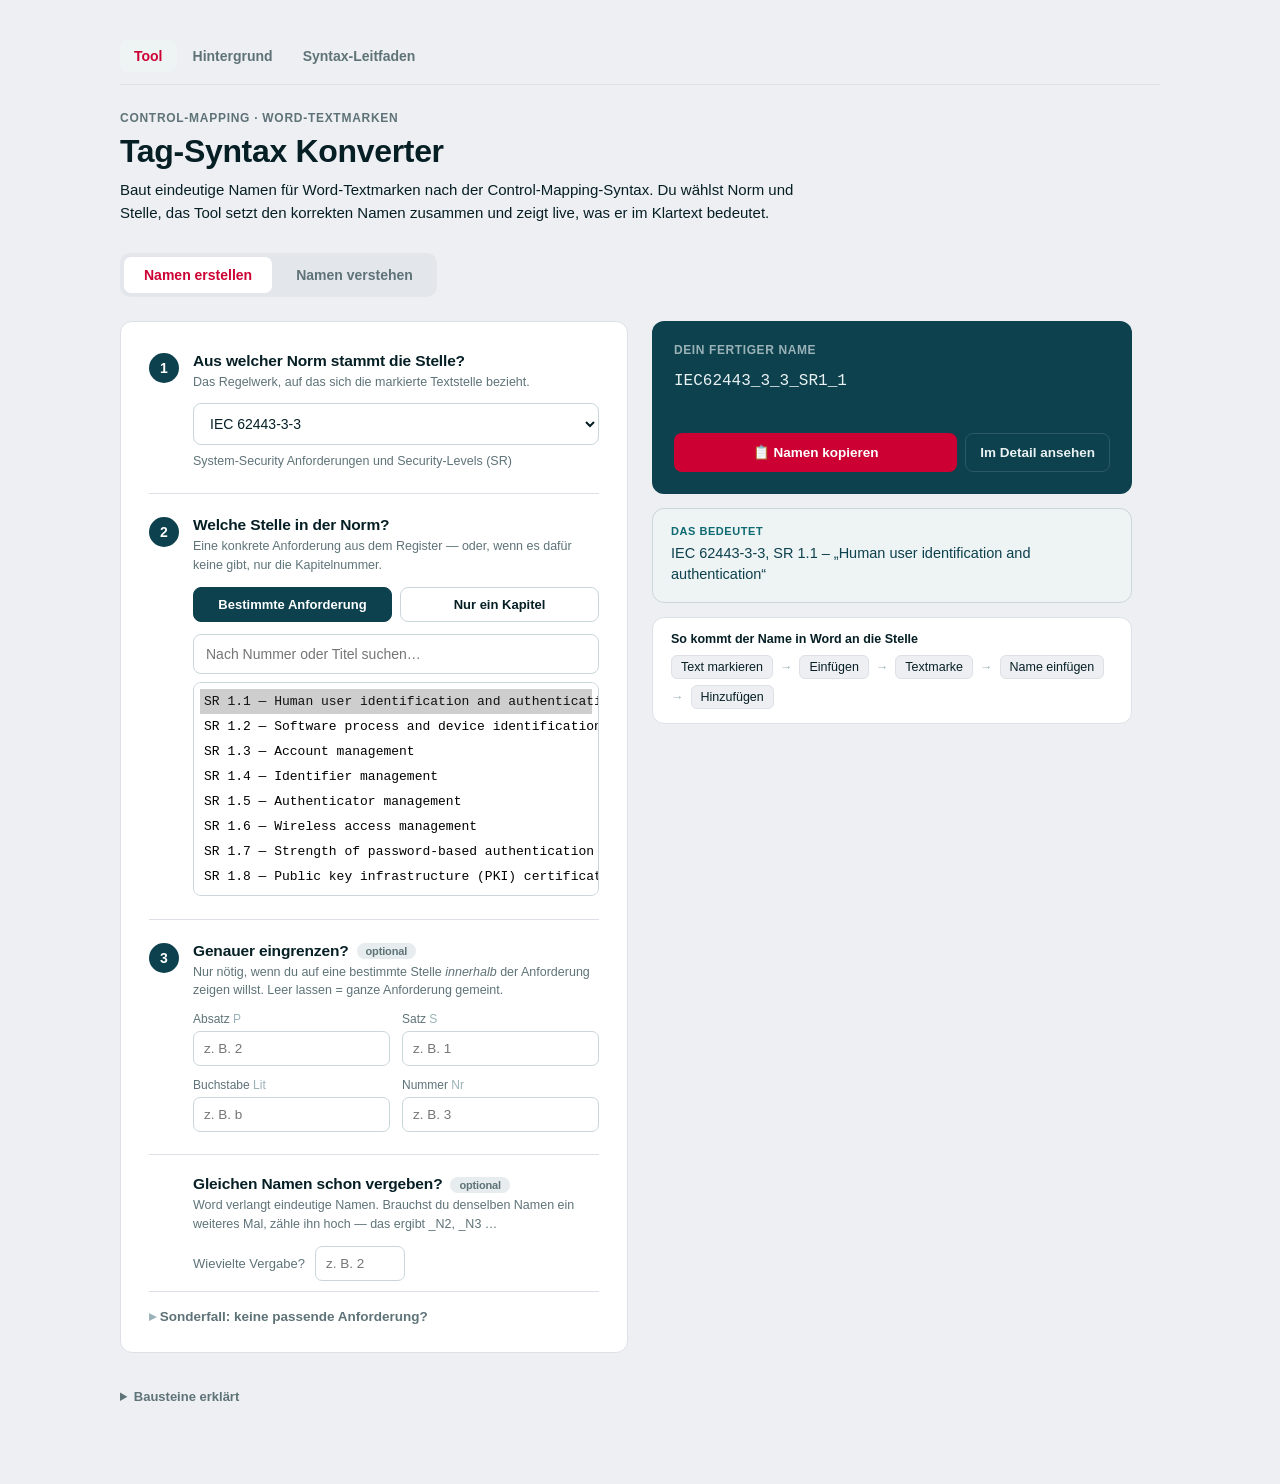
==== commit 74403b97: "Unify styling across all pages with CI palette Introduce a shared design-token set (CI colours: Monz" ====
--- a/index.html
+++ b/index.html
@@ -12,19 +12,31 @@
   }
 </script>
 <style>
+  /* --- Design-Tokens (CI). Identisch mit assets/site.css halten. --- */
+  :root {
+    --bg:#EEEFF2; --panel:#FFFFFF;
+    --line:#DDE0E6; --line-2:#C9D7DB;
+    --ink:#051F25; --ink-head:#0C414D;
+    --muted:#5E7378; --faint:#9AB2B7;
+    --accent:#CC0033; --accent-press:#B10029;
+    --deep:#0C414D; --deep-ink:#EAF1F2; --deep-label:#9AB2B7; --deep-line:#2C5A64;
+    --tint:#EEF3F4; --chip-tint:#E7ECEF; --teal:#0D6A70;
+    --code-bg:#E8EBEF; --track:#E3E6EB;
+  }
+
   * { box-sizing: border-box; }
-  ::selection { background: #cddbe6; }
+  ::selection { background: #F3CBD5; }
   html, body {
     margin: 0;
     padding: 0;
-    background: #f5f4f0;
-    color: #1c1c1a;
+    background: var(--bg);
+    color: var(--ink);
     font-family: -apple-system, BlinkMacSystemFont, 'Segoe UI', Helvetica, Arial, sans-serif;
   }
   input, select, textarea, button { font-family: inherit; }
   button { cursor: pointer; }
   code {
-    background: #eae7de;
+    background: var(--code-bg);
     padding: 1px 6px;
     border-radius: 4px;
     font-family: ui-monospace, Menlo, Consolas, monospace;
@@ -44,14 +56,36 @@
   }
   .wrap { max-width: 1040px; margin: 0 auto; }
 
+  html.in-iframe .site-nav { display: none; }
   html.in-iframe #pageHeader { display: none; }
   html.in-iframe .tabs { margin-top: 0; }
+
+  /* Gemeinsame Navigationsleiste (identisch mit assets/site.css) */
+  .site-nav {
+    display: flex;
+    flex-wrap: wrap;
+    gap: 2px;
+    align-items: center;
+    margin: 0 0 26px;
+    padding-bottom: 12px;
+    border-bottom: 1px solid var(--line);
+  }
+  .site-nav a {
+    padding: 8px 14px;
+    border-radius: 8px;
+    font-size: 14px;
+    font-weight: 600;
+    text-decoration: none;
+    color: var(--muted);
+  }
+  .site-nav a:hover { color: var(--accent); }
+  .site-nav a.active { color: var(--accent); background: var(--tint); }
 
   .eyebrow {
     font-size: 12px;
     letter-spacing: 0.06em;
     text-transform: uppercase;
-    color: #5b6b63;
+    color: var(--muted);
     font-weight: 600;
     margin-bottom: 8px;
   }
@@ -64,44 +98,16 @@
   .lede {
     font-size: 15px;
     line-height: 1.55;
-    color: #43473f;
+    color: var(--ink);
     max-width: 680px;
     margin: 0;
   }
-  .header-links {
-    display: flex;
-    flex-wrap: wrap;
-    gap: 10px;
-    margin-top: 18px;
-  }
-  .header-link {
-    display: inline-flex;
-    align-items: center;
-    gap: 8px;
-    padding: 11px 18px;
-    border-radius: 9px;
-    border: 1px solid #d9d6c9;
-    background: #ffffff;
-    color: #1c2b24;
-    font-size: 14px;
-    font-weight: 600;
-    text-decoration: none;
-    box-shadow: 0 1px 2px rgba(0,0,0,0.05);
-  }
-  .header-link:hover {
-    border-color: #1c2b24;
-    background: #eef4ef;
-  }
-  .header-link .icon {
-    font-size: 15px;
-  }
-
   .tabs {
     display: flex;
     flex-wrap: wrap;
     gap: 4px;
     margin: 28px 0 24px;
-    background: #e9e7e0;
+    background: var(--track);
     padding: 4px;
     border-radius: 10px;
     width: fit-content;
@@ -114,12 +120,11 @@
     font-weight: 600;
     white-space: nowrap;
     background: transparent;
-    color: #6b6f63;
+    color: var(--muted);
   }
   .tab-btn.active {
-    background: #ffffff;
-    color: #1c1c1a;
-    box-shadow: 0 1px 2px rgba(0,0,0,0.08);
+    background: var(--panel);
+    color: var(--accent);
   }
 
   .grid-2 {
@@ -130,8 +135,8 @@
   }
 
   .card {
-    background: #ffffff;
-    border: 1px solid #e2e0d6;
+    background: var(--panel);
+    border: 1px solid var(--line);
     border-radius: 12px;
     padding: clamp(18px, 4vw, 28px);
     min-width: 0;
@@ -140,25 +145,25 @@
   .field-label {
     font-size: 13px;
     font-weight: 600;
-    color: #43473f;
+    color: var(--ink);
     display: block;
     margin-bottom: 8px;
   }
   .sub-label {
     font-size: 12px;
-    color: #6b6f63;
+    color: var(--muted);
     display: block;
     margin-bottom: 5px;
   }
   .hint {
     margin-top: 7px;
     font-size: 12.5px;
-    color: #6b6f63;
+    color: var(--muted);
     line-height: 1.5;
   }
   .divider {
     height: 1px;
-    background: #eeece3;
+    background: var(--line);
     margin: 20px 0;
   }
 
@@ -167,10 +172,10 @@
     box-sizing: border-box;
     padding: 11px 12px;
     border-radius: 8px;
-    border: 1px solid #d9d6c9;
+    border: 1px solid var(--line-2);
     font-size: 14px;
-    background: #fbfaf7;
-    color: #1c1c1a;
+    background: var(--panel);
+    color: var(--ink);
   }
   .text-input.small {
     padding: 9px 10px;
@@ -189,14 +194,14 @@
     font-size: 13px;
     font-weight: 600;
     white-space: nowrap;
-    border: 1px solid #d9d6c9;
-    background: #fbfaf7;
-    color: #43473f;
+    border: 1px solid var(--line-2);
+    background: var(--panel);
+    color: var(--ink);
   }
   .pill-btn.active {
-    border-color: #1c2b24;
-    background: #1c2b24;
-    color: #ffffff;
+    border-color: var(--deep);
+    background: var(--deep);
+    color: var(--panel);
   }
 
   .seg-row {
@@ -211,14 +216,14 @@
     font-size: 13px;
     font-weight: 600;
     white-space: nowrap;
-    border: 1px solid #d9d6c9;
-    background: #fbfaf7;
-    color: #43473f;
+    border: 1px solid var(--line-2);
+    background: var(--panel);
+    color: var(--ink);
   }
   .seg-btn.active {
-    border-color: #1c2b24;
-    background: #1c2b24;
-    color: #ffffff;
+    border-color: var(--deep);
+    background: var(--deep);
+    color: var(--panel);
   }
 
   .control-select {
@@ -226,16 +231,16 @@
     box-sizing: border-box;
     padding: 6px;
     border-radius: 8px;
-    border: 1px solid #d9d6c9;
+    border: 1px solid var(--line-2);
     font-size: 13px;
-    background: #fbfaf7;
+    background: var(--panel);
     font-family: ui-monospace, Menlo, Consolas, monospace;
   }
   .control-select option { padding: 5px 4px; }
 
   .no-results {
     font-size: 12.5px;
-    color: #9a5a2a;
+    color: var(--accent);
     margin-top: 6px;
   }
 
@@ -252,7 +257,7 @@
     gap: 10px;
     flex-wrap: wrap;
   }
-  .collision-row span { font-size: 13px; color: #6b6f63; }
+  .collision-row span { font-size: 13px; color: var(--muted); }
   .collision-input { width: 90px; }
 
   .sidebar {
@@ -266,7 +271,7 @@
   }
 
   .result-box {
-    background: #1c2b24;
+    background: var(--deep);
     border-radius: 12px;
     padding: 22px;
   }
@@ -274,14 +279,14 @@
     font-size: 12px;
     letter-spacing: 0.05em;
     text-transform: uppercase;
-    color: #9db3a6;
+    color: var(--deep-label);
     font-weight: 600;
     margin-bottom: 12px;
   }
   .result-value {
     font-family: ui-monospace, Menlo, Consolas, monospace;
     font-size: 16px;
-    color: #eef4ef;
+    color: var(--deep-ink);
     word-break: break-all;
     line-height: 1.5;
     min-height: 48px;
@@ -293,68 +298,71 @@
   }
   .copy-btn {
     flex: 1;
-    padding: 10px 14px;
+    padding: 11px 14px;
     border-radius: 8px;
     font-size: 13.5px;
     font-weight: 600;
     border: none;
-    background: #eef4ef;
-    color: #1c2b24;
-  }
+    background: var(--accent);
+    color: #ffffff;
+  }
+  .copy-btn:hover { background: var(--accent-press); }
   .test-btn {
-    padding: 10px 14px;
+    padding: 11px 14px;
     border-radius: 8px;
     font-size: 13.5px;
     font-weight: 600;
-    border: 1px solid #3a4e43;
+    border: 1px solid var(--deep-line);
     background: transparent;
-    color: #cfe0d6;
-  }
+    color: var(--deep-ink);
+  }
+  .test-btn:hover { border-color: var(--deep-label); }
 
   .notice-box {
-    background: #fdf1e8;
-    border: 1px solid #ecd3b8;
+    background: var(--panel);
+    border: 1px solid var(--line-2);
+    border-left: 3px solid var(--accent);
     border-radius: 12px;
     padding: 16px 18px;
   }
   .notice-title {
     font-size: 12.5px;
     font-weight: 700;
-    color: #9a5a2a;
+    color: var(--accent);
     margin-bottom: 6px;
   }
   .notice-line {
     font-size: 12.5px;
-    color: #8a5127;
+    color: var(--ink);
     line-height: 1.5;
     margin-bottom: 3px;
   }
 
   .info-box {
-    background: #eef1e9;
-    border: 1px solid #dbe0d3;
+    background: var(--chip-tint);
+    border: 1px solid var(--line-2);
     border-radius: 12px;
     padding: 16px 18px;
   }
   .info-title {
     font-size: 12.5px;
     font-weight: 700;
-    color: #43473f;
+    color: var(--ink);
     margin-bottom: 5px;
   }
   .info-body {
     font-size: 13px;
-    color: #43473f;
+    color: var(--ink);
     line-height: 1.5;
   }
 
   .loading-box {
-    background: #ffffff;
-    border: 1px solid #e2e0d6;
+    background: var(--panel);
+    border: 1px solid var(--line);
     border-radius: 12px;
     padding: 40px;
     text-align: center;
-    color: #6b6f63;
+    color: var(--muted);
     font-size: 14px;
   }
 
@@ -369,31 +377,31 @@
     border-radius: 7px;
     font-size: 12px;
     font-family: ui-monospace, Menlo, Consolas, monospace;
-    border: 1px solid #d9d6c9;
-    background: #f5f4f0;
-    color: #43473f;
+    border: 1px solid var(--line-2);
+    background: var(--bg);
+    color: var(--ink);
   }
 
   .error-box {
-    background: #fbeae8;
-    border: 1px solid #edc2bd;
+    background: #FBECEF;
+    border: 1px solid #E7BCC6;
     border-radius: 12px;
     padding: 18px 20px;
   }
   .error-title {
     font-size: 13px;
     font-weight: 700;
-    color: #a13a2e;
+    color: var(--accent-press);
     margin-bottom: 5px;
   }
   .error-body {
     font-size: 13px;
-    color: #8f3b30;
+    color: #8A2740;
     line-height: 1.5;
   }
 
   .sentence-box {
-    background: #1c2b24;
+    background: var(--deep);
     border-radius: 12px;
     padding: 22px;
   }
@@ -401,19 +409,19 @@
     font-size: 12px;
     letter-spacing: 0.05em;
     text-transform: uppercase;
-    color: #9db3a6;
+    color: var(--deep-label);
     font-weight: 600;
     margin-bottom: 10px;
   }
   .sentence-body {
     font-size: 16px;
-    color: #eef4ef;
+    color: var(--tint);
     line-height: 1.55;
   }
 
   .rows-box {
-    background: #ffffff;
-    border: 1px solid #e2e0d6;
+    background: var(--panel);
+    border: 1px solid var(--line);
     border-radius: 12px;
     padding: 8px 0;
   }
@@ -422,18 +430,18 @@
     justify-content: space-between;
     gap: 16px;
     padding: 11px 20px;
-    border-bottom: 1px solid #f0efe8;
+    border-bottom: 1px solid var(--line);
   }
   .row-item:last-child { border-bottom: none; }
   .row-key {
     font-size: 12.5px;
-    color: #8a8d81;
+    color: var(--muted);
     font-weight: 600;
     white-space: nowrap;
   }
   .row-val {
     font-size: 13.5px;
-    color: #1c1c1a;
+    color: var(--ink);
     text-align: right;
   }
 
@@ -442,12 +450,12 @@
     cursor: pointer;
     font-size: 13px;
     font-weight: 600;
-    color: #5b6b63;
+    color: var(--muted);
   }
   .cheat-grid {
     margin-top: 16px;
-    background: #ffffff;
-    border: 1px solid #e2e0d6;
+    background: var(--panel);
+    border: 1px solid var(--line);
     border-radius: 12px;
     padding: 24px;
     display: grid;
@@ -455,21 +463,21 @@
     gap: 24px;
     font-size: 13px;
     line-height: 1.7;
-    color: #43473f;
-  }
-  .cheat-grid .h { font-weight: 700; margin-bottom: 8px; color: #1c1c1a; }
-  .cheat-grid .h2 { font-weight: 700; margin: 14px 0 8px; color: #1c1c1a; }
+    color: var(--ink);
+  }
+  .cheat-grid .h { font-weight: 700; margin-bottom: 8px; color: var(--ink); }
+  .cheat-grid .h2 { font-weight: 700; margin: 14px 0 8px; color: var(--ink); }
   .grammar-box {
     margin-top: 16px;
-    background: #ffffff;
-    border: 1px solid #e2e0d6;
+    background: var(--panel);
+    border: 1px solid var(--line);
     border-radius: 12px;
     padding: 24px;
   }
   .grammar-title {
     font-weight: 700;
     margin-bottom: 10px;
-    color: #1c1c1a;
+    color: var(--ink);
     font-size: 13px;
   }
   .grammar-pre {
@@ -477,9 +485,9 @@
     font-family: ui-monospace, Menlo, Consolas, monospace;
     font-size: 12.5px;
     line-height: 1.75;
-    color: #2c3830;
-    background: #f7f6f2;
-    border: 1px solid #eeece3;
+    color: var(--ink-head);
+    background: var(--code-bg);
+    border: 1px solid var(--line);
     border-radius: 8px;
     padding: 16px 18px;
     overflow-x: auto;
@@ -492,7 +500,7 @@
     grid-template-columns: 30px 1fr;
     gap: 14px;
     padding: 22px 0;
-    border-top: 1px solid #eeece3;
+    border-top: 1px solid var(--line);
   }
   .step:first-child { border-top: none; padding-top: 2px; }
   .step > div { min-width: 0; }
@@ -500,8 +508,8 @@
     width: 30px;
     height: 30px;
     border-radius: 50%;
-    background: #1c2b24;
-    color: #ffffff;
+    background: var(--deep);
+    color: var(--panel);
     font-size: 14px;
     font-weight: 700;
     display: flex;
@@ -512,13 +520,13 @@
   .step-title {
     font-size: 15.5px;
     font-weight: 650;
-    color: #1c1c1a;
+    color: var(--ink);
     letter-spacing: -0.01em;
     margin-bottom: 3px;
   }
   .step-sub {
     font-size: 12.5px;
-    color: #6b6f63;
+    color: var(--muted);
     line-height: 1.5;
     margin-bottom: 12px;
   }
@@ -527,22 +535,22 @@
     margin-left: 8px;
     font-size: 11px;
     font-weight: 600;
-    color: #6b6f63;
-    background: #eef1e9;
+    color: var(--muted);
+    background: var(--chip-tint);
     border-radius: 20px;
     padding: 2px 9px;
     vertical-align: middle;
   }
-  .term-note { color: #a4a798; font-weight: 400; }
+  .term-note { color: var(--faint); font-weight: 400; }
 
   .extra-field {
     padding: 20px 0 2px 44px;
-    border-top: 1px solid #eeece3;
+    border-top: 1px solid var(--line);
   }
 
   .meaning-box {
-    background: #eef4ef;
-    border: 1px solid #cfe0d6;
+    background: var(--tint);
+    border: 1px solid var(--line-2);
     border-radius: 12px;
     padding: 16px 18px;
   }
@@ -550,26 +558,26 @@
     font-size: 11px;
     letter-spacing: 0.05em;
     text-transform: uppercase;
-    color: #5b7367;
+    color: var(--teal);
     font-weight: 700;
     margin-bottom: 6px;
   }
   .meaning-text {
     font-size: 14.5px;
-    color: #1f3128;
+    color: var(--ink-head);
     line-height: 1.5;
   }
 
   .word-hint {
-    background: #ffffff;
-    border: 1px solid #e2e0d6;
+    background: var(--panel);
+    border: 1px solid var(--line);
     border-radius: 12px;
     padding: 14px 18px;
   }
   .word-hint-title {
     font-size: 12.5px;
     font-weight: 700;
-    color: #43473f;
+    color: var(--ink);
     margin-bottom: 9px;
   }
   .word-steps {
@@ -578,20 +586,20 @@
     align-items: center;
     gap: 6px 7px;
     font-size: 12.5px;
-    color: #43473f;
+    color: var(--ink);
   }
   .word-steps .wc {
-    background: #f5f4f0;
-    border: 1px solid #e2e0d6;
+    background: var(--bg);
+    border: 1px solid var(--line);
     border-radius: 6px;
     padding: 4px 9px;
     white-space: nowrap;
   }
-  .word-steps .arrow { color: #b3b6a8; }
+  .word-steps .arrow { color: var(--faint); }
 
   details.sonderfall {
     margin-top: 8px;
-    border-top: 1px solid #eeece3;
+    border-top: 1px solid var(--line);
     padding-top: 16px;
   }
   details.sonderfall > summary,
@@ -599,13 +607,13 @@
     cursor: pointer;
     font-size: 13.5px;
     font-weight: 600;
-    color: #5b6b63;
+    color: var(--muted);
     list-style: none;
   }
   details.sonderfall > summary::-webkit-details-marker,
   details.grammar > summary::-webkit-details-marker { display: none; }
   details.sonderfall > summary::before,
-  details.grammar > summary::before { content: '▸ '; color: #9a9d90; }
+  details.grammar > summary::before { content: '▸ '; color: var(--faint); }
   details.sonderfall[open] > summary::before,
   details.grammar[open] > summary::before { content: '▾ '; }
   details.sonderfall .sf-body { margin-top: 14px; }
@@ -621,14 +629,16 @@
 <div class="page">
   <div class="wrap">
 
+    <nav class="site-nav">
+      <a href="index.html" class="active">Tool</a>
+      <a href="README.html">Hintergrund</a>
+      <a href="Syntax-Leitfaden.html">Syntax-Leitfaden</a>
+    </nav>
+
     <div id="pageHeader" style="margin-bottom:0;">
       <div class="eyebrow">Control-Mapping · Word-Textmarken</div>
       <h1>Tag-Syntax Konverter</h1>
       <p class="lede">Baut eindeutige Namen für Word-Textmarken nach der Control-Mapping-Syntax. Du wählst Norm und Stelle, das Tool setzt den korrekten Namen zusammen und zeigt live, was er im Klartext bedeutet.</p>
-      <div class="header-links">
-        <a class="header-link" href="README.html"><span class="icon">💡</span> Wozu das Ganze? (Hintergrund)</a>
-        <a class="header-link" href="Syntax-Leitfaden.html"><span class="icon">📖</span> Syntax-Leitfaden nachlesen</a>
-      </div>
     </div>
 
     <div class="tabs">
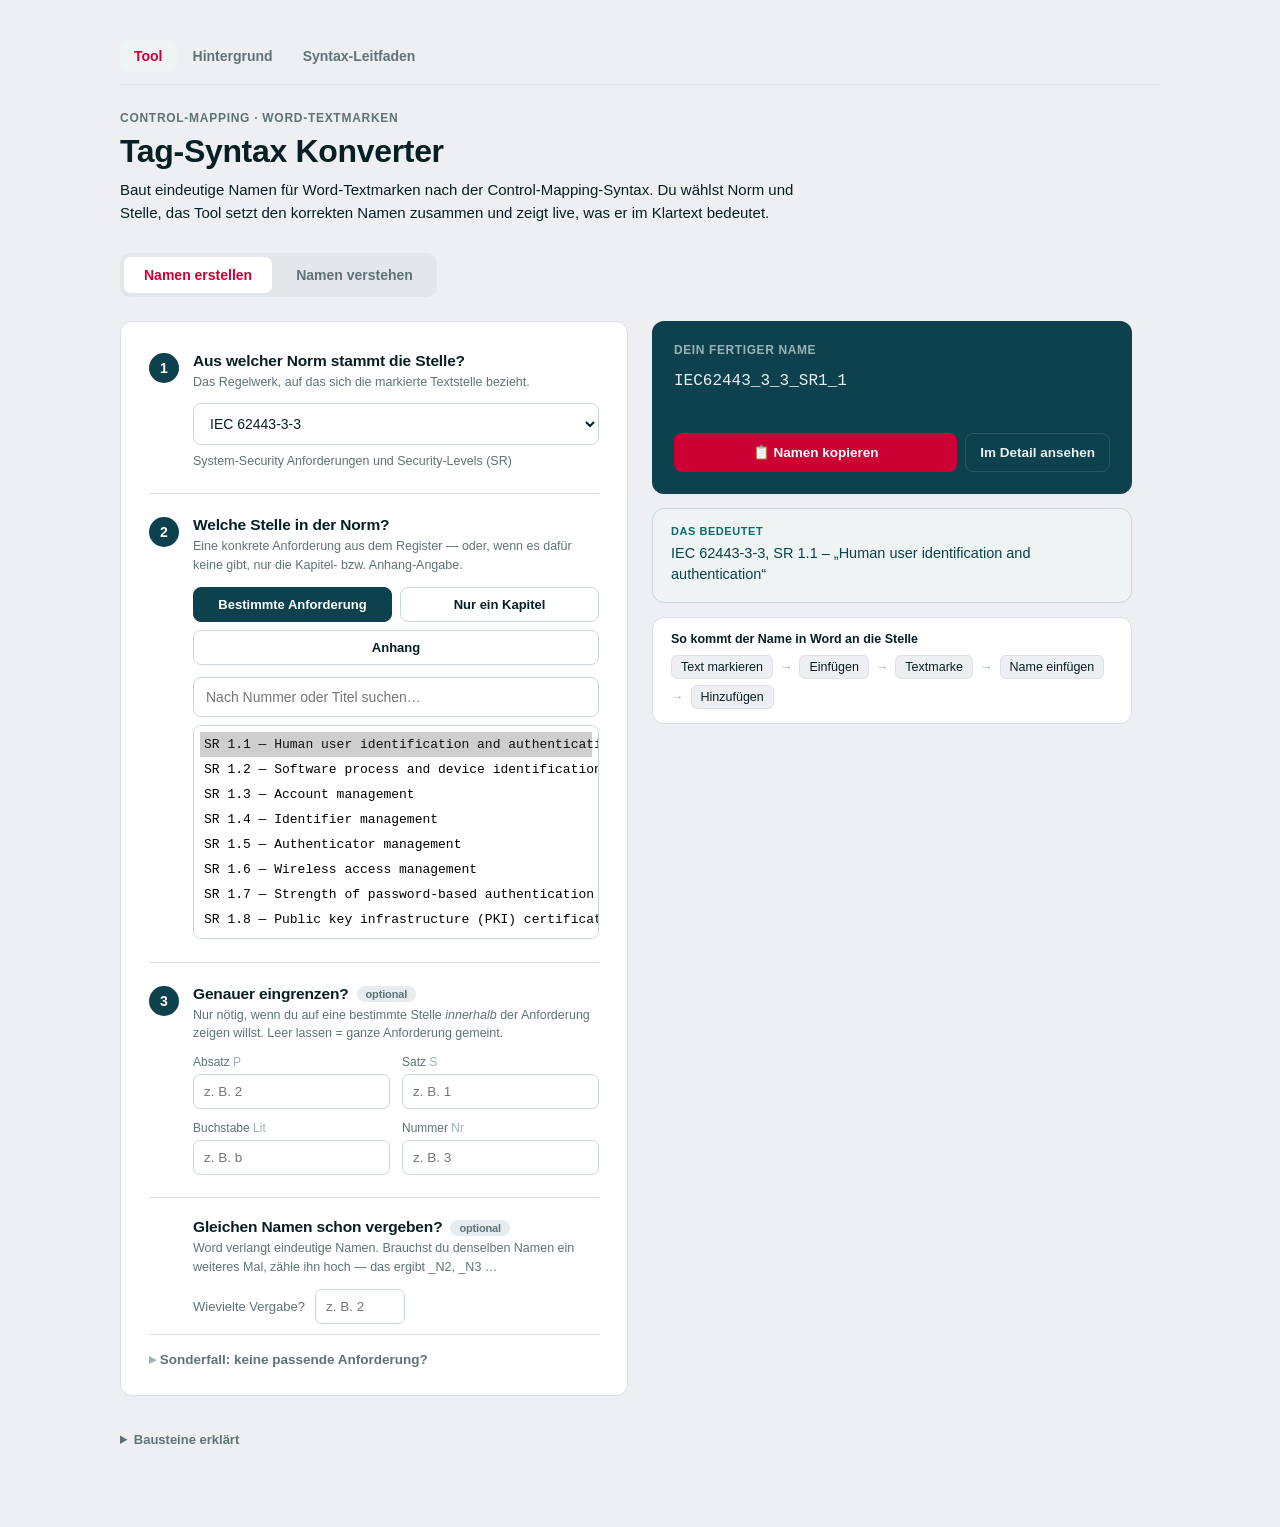
==== commit edf73e58: "added Annex" ====
--- a/index.html
+++ b/index.html
@@ -206,11 +206,12 @@
 
   .seg-row {
     display: flex;
+    flex-wrap: wrap;
     gap: 8px;
     margin-bottom: 12px;
   }
   .seg-btn {
-    flex: 1;
+    flex: 1 1 130px;
     padding: 9px 12px;
     border-radius: 8px;
     font-size: 13px;
@@ -667,10 +668,11 @@
               <div class="step-num">2</div>
               <div>
                 <div class="step-title">Welche Stelle in der Norm?</div>
-                <div class="step-sub">Eine konkrete Anforderung aus dem Register — oder, wenn es dafür keine gibt, nur die Kapitelnummer.</div>
+                <div class="step-sub">Eine konkrete Anforderung aus dem Register — oder, wenn es dafür keine gibt, nur die Kapitel- bzw. Anhang-Angabe.</div>
                 <div class="seg-row">
                   <button type="button" id="segControlBtn" class="seg-btn active">Bestimmte Anforderung</button>
                   <button type="button" id="segKapitelBtn" class="seg-btn">Nur ein Kapitel</button>
+                  <button type="button" id="segAnnexBtn" class="seg-btn">Anhang</button>
                 </div>
 
                 <div id="segControlSection">
@@ -680,7 +682,7 @@
                     <div id="noControlResults" class="no-results" style="display:none;">Keine Treffer.</div>
                   </div>
                   <div id="noRegisterSection" style="display:none;">
-                    <input type="text" id="freeNormstelle" class="text-input" placeholder="z. B. SR3.3, PR-1, Art11.1"/>
+                    <input type="text" id="freeNormstelle" class="text-input" placeholder="z. B. SR3.3, PR-1, Art. 11.1"/>
                     <div class="hint">Für diese Norm liegt kein Register vor — tippe die Fundstelle so ein, wie sie in der Norm steht. Punkte und Bindestriche passt das Tool automatisch an.</div>
                   </div>
                 </div>
@@ -688,6 +690,20 @@
                 <div id="segKapitelSection" style="display:none;">
                   <input type="text" id="kapitelInput" class="text-input" placeholder="z. B. 5.3"/>
                   <div class="hint">Für Stellen ohne formale Anforderung — Kapitel 5.3 wird z. B. zu „K5_3“.</div>
+                </div>
+
+                <div id="segAnnexSection" style="display:none;">
+                  <div class="locator-grid">
+                    <div>
+                      <label class="sub-label" for="annexLetter">Anhang</label>
+                      <input type="text" id="annexLetter" class="text-input small" placeholder="z. B. D"/>
+                    </div>
+                    <div>
+                      <label class="sub-label" for="annexSection">Abschnitt im Anhang <span class="term-note">optional</span></label>
+                      <input type="text" id="annexSection" class="text-input small" placeholder="z. B. 2.1"/>
+                    </div>
+                  </div>
+                  <div class="hint">Anhang D wird zu „Annex_D“, Abschnitt D.2.1 zu „Annex_D_2_1“ — so tief, wie der Anhang gegliedert ist. Römische Anhänge (CRA: I, II …) und ZA/ZZ gehen genauso.</div>
                 </div>
               </div>
             </div>
@@ -814,6 +830,8 @@
           IEC 62443-3-3, Anforderung SR 3.3, Absatz 2, Satz 1.
           <div class="h2">Anforderung (Control)</div>
           Eine einzelne, nummerierte Anforderung aus dem Register der Norm — z. B. SR 3.3, CR 1.1, PRE-1. Du wählst sie in Schritt 2 aus einer durchsuchbaren Liste; die korrekte Kurz-ID setzt das Tool selbst ein.
+          <div class="h2">Kapitel und Anhang</div>
+          Ohne formale Anforderung steht statt der Control-ID die Kapitelnummer (<code>K5_3</code>) oder der Anhang (<code>Annex_D</code>). Abschnitte im Anhang hängen als Ziffern an: <code>Annex_D_2_1</code> = Anhang D.2.1.
         </div>
         <div>
           <div class="h">Locator: von grob nach fein</div>
@@ -837,9 +855,10 @@
 Normkuerzel   ::= "IEC62443_2_1" | "IEC62443_3_3" | "IEC62443_4_1" | "IEC62443_4_2"
                 | "EN40000_1" | "EN40000_2" | "EN40000_3" | "CRA" | "EN50742"
 
-Normstelle    ::= ControlId | Kapitel
+Normstelle    ::= ControlId | Kapitel | Anhang
 ControlId     ::= Buchstabe { Buchstabe | Ziffer | "_" }        (* Register-ID, z. B. SR3_3, CR1_1, SM_1 *)
 Kapitel       ::= "K" Ziffer { Ziffer | "_" Ziffer }             (* z. B. K5_3 für Kapitel 5.3 *)
+Anhang        ::= "Annex_" Buchstabe+ { "_" Ziffer+ }            (* z. B. Annex_D, Annex_D_2_1 für D.2.1 *)
 
 Locator       ::= [ Absatz ] [ "_" Satz ] [ "_" Buchstabenteil ] [ "_" Nummer ]   (* mind. 1 Teil, Reihenfolge fix *)
 Absatz        ::= "P" Ziffer+
@@ -871,7 +890,7 @@
   // Extracted from LetsDrinkSomeTea/62443.md — embedded so this page has
   // no external dependencies and can be hosted as a single static file.
   // ---------------------------------------------------------------------
-  var REGISTER = {"IEC62443_3_3":[{"norm_id":"SR1_1","display":"SR 1.1","title":"Human user identification and authentication"},{"norm_id":"SR1_2","display":"SR 1.2","title":"Software process and device identification and authentication"},{"norm_id":"SR1_3","display":"SR 1.3","title":"Account management"},{"norm_id":"SR1_4","display":"SR 1.4","title":"Identifier management"},{"norm_id":"SR1_5","display":"SR 1.5","title":"Authenticator management"},{"norm_id":"SR1_6","display":"SR 1.6","title":"Wireless access management"},{"norm_id":"SR1_7","display":"SR 1.7","title":"Strength of password-based authentication"},{"norm_id":"SR1_8","display":"SR 1.8","title":"Public key infrastructure (PKI) certificates"},{"norm_id":"SR1_9","display":"SR 1.9","title":"Strength of public key authentication"},{"norm_id":"SR1_10","display":"SR 1.10","title":"Authenticator feedback"},{"norm_id":"SR1_11","display":"SR 1.11","title":"Unsuccessful login attempts"},{"norm_id":"SR1_12","display":"SR 1.12","title":"System use notification"},{"norm_id":"SR1_13","display":"SR 1.13","title":"Access via untrusted networks"},{"norm_id":"SR2_1","display":"SR 2.1","title":"Authorization enforcement"},{"norm_id":"SR2_2","display":"SR 2.2","title":"Wireless use control"},{"norm_id":"SR2_3","display":"SR 2.3","title":"Use control for portable and mobile devices"},{"norm_id":"SR2_4","display":"SR 2.4","title":"Mobile code"},{"norm_id":"SR2_5","display":"SR 2.5","title":"Session lock"},{"norm_id":"SR2_6","display":"SR 2.6","title":"Remote session termination"},{"norm_id":"SR2_7","display":"SR 2.7","title":"Concurrent session control"},{"norm_id":"SR2_8","display":"SR 2.8","title":"Auditable events"},{"norm_id":"SR2_9","display":"SR 2.9","title":"Audit storage capacity"},{"norm_id":"SR2_10","display":"SR 2.10","title":"Response to audit processing failures"},{"norm_id":"SR2_11","display":"SR 2.11","title":"Timestamps"},{"norm_id":"SR2_12","display":"SR 2.12","title":"Non-repudiation"},{"norm_id":"SR3_1","display":"SR 3.1","title":"Communication integrity"},{"norm_id":"SR3_2","display":"SR 3.2","title":"Malicious code protection"},{"norm_id":"SR3_3","display":"SR 3.3","title":"Security functionality verification"},{"norm_id":"SR3_4","display":"SR 3.4","title":"Software and information integrity"},{"norm_id":"SR3_5","display":"SR 3.5","title":"Input validation"},{"norm_id":"SR3_6","display":"SR 3.6","title":"Deterministic output"},{"norm_id":"SR3_7","display":"SR 3.7","title":"Error handling"},{"norm_id":"SR3_8","display":"SR 3.8","title":"Session integrity"},{"norm_id":"SR3_9","display":"SR 3.9","title":"Protection of audit information"},{"norm_id":"SR4_1","display":"SR 4.1","title":"Information confidentiality"},{"norm_id":"SR4_2","display":"SR 4.2","title":"Information persistence"},{"norm_id":"SR4_3","display":"SR 4.3","title":"Use of cryptography"},{"norm_id":"SR5_1","display":"SR 5.1","title":"Network segmentation"},{"norm_id":"SR5_2","display":"SR 5.2","title":"Zone boundary protection"},{"norm_id":"SR5_3","display":"SR 5.3","title":"General purpose person-to-person communication restrictions"},{"norm_id":"SR5_4","display":"SR 5.4","title":"Application partitioning"},{"norm_id":"SR6_1","display":"SR 6.1","title":"Audit log accessibility"},{"norm_id":"SR6_2","display":"SR 6.2","title":"Continuous monitoring"},{"norm_id":"SR7_1","display":"SR 7.1","title":"Denial of service protection"},{"norm_id":"SR7_2","display":"SR 7.2","title":"Resource management"},{"norm_id":"SR7_3","display":"SR 7.3","title":"Control system backup"},{"norm_id":"SR7_4","display":"SR 7.4","title":"Control system recovery and reconstitution"},{"norm_id":"SR7_5","display":"SR 7.5","title":"Emergency power"},{"norm_id":"SR7_6","display":"SR 7.6","title":"Network and security configuration settings"},{"norm_id":"SR7_7","display":"SR 7.7","title":"Least functionality"},{"norm_id":"SR7_8","display":"SR 7.8","title":"Control system component inventory"}],"IEC62443_4_2":[{"norm_id":"CR1_1","display":"CR 1.1","title":"Human user identification and authentication"},{"norm_id":"CR1_2","display":"CR 1.2","title":"Software process and device identification and authentication"},{"norm_id":"CR1_3","display":"CR 1.3","title":"Account management"},{"norm_id":"CR1_4","display":"CR 1.4","title":"Identifier management"},{"norm_id":"CR1_5","display":"CR 1.5","title":"Authenticator management"},{"norm_id":"CR1_6","display":"CR 1.6","title":"Wireless access management"},{"norm_id":"CR1_7","display":"CR 1.7","title":"Strength of password-based authentication"},{"norm_id":"CR1_8","display":"CR 1.8","title":"Public key infrastructure certificates"},{"norm_id":"CR1_9","display":"CR 1.9","title":"Strength of public key-based authentication"},{"norm_id":"CR1_10","display":"CR 1.10","title":"Authenticator feedback"},{"norm_id":"CR1_11","display":"CR 1.11","title":"Unsuccessful login attempts"},{"norm_id":"CR1_12","display":"CR 1.12","title":"System use notification"},{"norm_id":"CR1_13","display":"CR 1.13","title":"Access via untrusted networks"},{"norm_id":"CR1_14","display":"CR 1.14","title":"Strength of symmetric key-based authentication"},{"norm_id":"CR2_1","display":"CR 2.1","title":"Authorization enforcement"},{"norm_id":"CR2_2","display":"CR 2.2","title":"Wireless use control"},{"norm_id":"CR2_3","display":"CR 2.3","title":"Use control for portable and mobile devices"},{"norm_id":"CR2_4","display":"CR 2.4","title":"Mobile code"},{"norm_id":"CR2_5","display":"CR 2.5","title":"Session lock"},{"norm_id":"CR2_6","display":"CR 2.6","title":"Remote session termination"},{"norm_id":"CR2_7","display":"CR 2.7","title":"Concurrent session control"},{"norm_id":"CR2_8","display":"CR 2.8","title":"Auditable events"},{"norm_id":"CR2_9","display":"CR 2.9","title":"Audit storage capacity"},{"norm_id":"CR2_10","display":"CR 2.10","title":"Response to audit processing failures"},{"norm_id":"CR2_11","display":"CR 2.11","title":"Timestamps"},{"norm_id":"CR2_12","display":"CR 2.12","title":"Non-repudiation"},{"norm_id":"CR2_13","display":"CR 2.13","title":"Use of physical diagnostic and test interfaces"},{"norm_id":"CR3_1","display":"CR 3.1","title":"Communication integrity"},{"norm_id":"CR3_2","display":"CR 3.2","title":"Protection from malicious code"},{"norm_id":"CR3_3","display":"CR 3.3","title":"Security functionality verification"},{"norm_id":"CR3_4","display":"CR 3.4","title":"Software and information integrity"},{"norm_id":"CR3_5","display":"CR 3.5","title":"Input validation"},{"norm_id":"CR3_6","display":"CR 3.6","title":"Deterministic output"},{"norm_id":"CR3_7","display":"CR 3.7","title":"Error handling"},{"norm_id":"CR3_8","display":"CR 3.8","title":"Session integrity"},{"norm_id":"CR3_9","display":"CR 3.9","title":"Protection of audit information"},{"norm_id":"CR3_10","display":"CR 3.10","title":"Support for updates"},{"norm_id":"CR3_11","display":"CR 3.11","title":"Physical tamper resistance and detection"},{"norm_id":"CR3_12","display":"CR 3.12","title":"Provisioning product supplier roots of trust"},{"norm_id":"CR3_13","display":"CR 3.13","title":"Provisioning asset owner roots of trust"},{"norm_id":"CR3_14","display":"CR 3.14","title":"Integrity of the boot process"},{"norm_id":"CR4_1","display":"CR 4.1","title":"Information confidentiality"},{"norm_id":"CR4_2","display":"CR 4.2","title":"Information persistence"},{"norm_id":"CR4_3","display":"CR 4.3","title":"Use of cryptography"},{"norm_id":"CR5_1","display":"CR 5.1","title":"Network segmentation"},{"norm_id":"CR5_2","display":"CR 5.2","title":"Zone boundary protection"},{"norm_id":"CR5_3","display":"CR 5.3","title":"General-purpose person-to-person communication restrictions"},{"norm_id":"CR5_4","display":"CR 5.4","title":"Application partitioning"},{"norm_id":"CR6_1","display":"CR 6.1","title":"Audit log accessibility"},{"norm_id":"CR6_2","display":"CR 6.2","title":"Continuous monitoring"},{"norm_id":"CR7_1","display":"CR 7.1","title":"Denial of service protection"},{"norm_id":"CR7_2","display":"CR 7.2","title":"Resource management"},{"norm_id":"CR7_3","display":"CR 7.3","title":"Control system backup"},{"norm_id":"CR7_4","display":"CR 7.4","title":"Control system recovery and reconstitution"},{"norm_id":"CR7_5","display":"CR 7.5","title":"Emergency power"},{"norm_id":"CR7_6","display":"CR 7.6","title":"Network and security configuration settings"},{"norm_id":"CR7_7","display":"CR 7.7","title":"Least functionality"},{"norm_id":"CR7_8","display":"CR 7.8","title":"Control system component inventory"},{"norm_id":"SAR2_4","display":"SAR 2.4","title":"Mobile code"},{"norm_id":"SAR3_2","display":"SAR 3.2","title":"Protection from malicious code"},{"norm_id":"EDR2_4","display":"EDR 2.4","title":"Mobile code"},{"norm_id":"EDR2_13","display":"EDR 2.13","title":"Use of physical diagnostic and test interfaces"},{"norm_id":"EDR3_2","display":"EDR 3.2","title":"Protection from malicious code"},{"norm_id":"EDR3_10","display":"EDR 3.10","title":"Support for updates"},{"norm_id":"EDR3_11","display":"EDR 3.11","title":"Physical tamper resistance and detection"},{"norm_id":"EDR3_12","display":"EDR 3.12","title":"Provisioning product supplier roots of trust"},{"norm_id":"EDR3_13","display":"EDR 3.13","title":"Provisioning asset owner roots of trust"},{"norm_id":"EDR3_14","display":"EDR 3.14","title":"Integrity of the boot process"},{"norm_id":"HDR2_4","display":"HDR 2.4","title":"Mobile code"},{"norm_id":"HDR2_13","display":"HDR 2.13","title":"Use of physical diagnostic and test interfaces"},{"norm_id":"HDR3_2","display":"HDR 3.2","title":"Protection from malicious code"},{"norm_id":"HDR3_10","display":"HDR 3.10","title":"Support for updates"},{"norm_id":"HDR3_11","display":"HDR 3.11","title":"Physical tamper resistance and detection"},{"norm_id":"HDR3_12","display":"HDR 3.12","title":"Provisioning product supplier roots of trust"},{"norm_id":"HDR3_13","display":"HDR 3.13","title":"Provisioning asset owner roots of trust"},{"norm_id":"HDR3_14","display":"HDR 3.14","title":"Integrity of the boot process"},{"norm_id":"NDR1_6","display":"NDR 1.6","title":"Wireless access management"},{"norm_id":"NDR1_13","display":"NDR 1.13","title":"Access via untrusted networks"},{"norm_id":"NDR2_4","display":"NDR 2.4","title":"Mobile code"},{"norm_id":"NDR2_13","display":"NDR 2.13","title":"Use of physical diagnostic and test interfaces"},{"norm_id":"NDR3_2","display":"NDR 3.2","title":"Protection from malicious code"},{"norm_id":"NDR3_10","display":"NDR 3.10","title":"Support for updates"},{"norm_id":"NDR3_11","display":"NDR 3.11","title":"Physical tamper resistance and detection"},{"norm_id":"NDR3_12","display":"NDR 3.12","title":"Provisioning product supplier roots of trust"},{"norm_id":"NDR3_13","display":"NDR 3.13","title":"Provisioning asset owner roots of trust"},{"norm_id":"NDR3_14","display":"NDR 3.14","title":"Integrity of the boot process"},{"norm_id":"NDR5_2","display":"NDR 5.2","title":"Zone boundary protection"},{"norm_id":"NDR5_3","display":"NDR 5.3","title":"General purpose, person-to-person communication restrictions"}],"IEC62443_4_1":[{"norm_id":"SM_1","display":"SM-1","title":"Development process"},{"norm_id":"SM_2","display":"SM-2","title":"Identification of responsibilities"},{"norm_id":"SM_3","display":"SM-3","title":"Identification of applicability"},{"norm_id":"SM_4","display":"SM-4","title":"Security expertise"},{"norm_id":"SM_5","display":"SM-5","title":"Process scoping"},{"norm_id":"SM_6","display":"SM-6","title":"File integrity"},{"norm_id":"SM_7","display":"SM-7","title":"Development environment security"},{"norm_id":"SM_8","display":"SM-8","title":"Controls for private keys"},{"norm_id":"SM_9","display":"SM-9","title":"Security requirements for externally provided components"},{"norm_id":"SM_10","display":"SM-10","title":"Custom developed components from third-party suppliers"},{"norm_id":"SM_11","display":"SM-11","title":"Assessing and addressing security-related issues"},{"norm_id":"SM_12","display":"SM-12","title":"Process verification"},{"norm_id":"SM_13","display":"SM-13","title":"Continuous improvement"},{"norm_id":"SR_1","display":"SR-1","title":"Product security context"},{"norm_id":"SR_2","display":"SR-2","title":"Threat model"},{"norm_id":"SR_3","display":"SR-3","title":"Product security requirements"},{"norm_id":"SR_4","display":"SR-4","title":"Product security requirements content"},{"norm_id":"SR_5","display":"SR-5","title":"Security requirements review"},{"norm_id":"SD_1","display":"SD-1","title":"Secure design principles"},{"norm_id":"SD_2","display":"SD-2","title":"Defense in depth design"},{"norm_id":"SD_3","display":"SD-3","title":"Security design review"},{"norm_id":"SD_4","display":"SD-4","title":"Secure design best practices"},{"norm_id":"SI_1","display":"SI-1","title":"Security implementation review"},{"norm_id":"SI_2","display":"SI-2","title":"Secure coding standards"},{"norm_id":"SVV_1","display":"SVV-1","title":"Security requirements testing"},{"norm_id":"SVV_2","display":"SVV-2","title":"Threat mitigation testing"},{"norm_id":"SVV_3","display":"SVV-3","title":"Vulnerability testing"},{"norm_id":"SVV_4","display":"SVV-4","title":"Penetration testing"},{"norm_id":"SVV_5","display":"SVV-5","title":"Independence of testers"},{"norm_id":"DM_1","display":"DM-1","title":"Receiving notifications of security-related issues"},{"norm_id":"DM_2","display":"DM-2","title":"Reviewing security-related issues"},{"norm_id":"DM_3","display":"DM-3","title":"Assessing security-related issues"},{"norm_id":"DM_4","display":"DM-4","title":"Addressing security-related issues"},{"norm_id":"DM_5","display":"DM-5","title":"Disclosing security-related issues"},{"norm_id":"DM_6","display":"DM-6","title":"Periodic review of security defect management practice"},{"norm_id":"SUM_1","display":"SUM-1","title":"Security update qualification"},{"norm_id":"SUM_2","display":"SUM-2","title":"Security update documentation"},{"norm_id":"SUM_3","display":"SUM-3","title":"Dependent component or operating system security update documentation"},{"norm_id":"SUM_4","display":"SUM-4","title":"Security update delivery"},{"norm_id":"SUM_5","display":"SUM-5","title":"Timely delivery of security patches"},{"norm_id":"SG_1","display":"SG-1","title":"Product defense in depth"},{"norm_id":"SG_2","display":"SG-2","title":"Defense in depth measures expected in the environment"},{"norm_id":"SG_3","display":"SG-3","title":"Security hardening guidelines"},{"norm_id":"SG_4","display":"SG-4","title":"Secure disposal guidelines"},{"norm_id":"SG_5","display":"SG-5","title":"Secure operation guidelines"},{"norm_id":"SG_6","display":"SG-6","title":"Account management guidelines"},{"norm_id":"SG_7","display":"SG-7","title":"Documentation review"}],"EN40000_3":[{"norm_id":"APP_1","display":"APP-1","title":"Requirement enhancement applicability"},{"norm_id":"PRE_1","display":"PRE-1","title":"Policy on vulnerability handling"},{"norm_id":"PRE_2","display":"PRE-2","title":"Policy on coordinated vulnerability disclosure"},{"norm_id":"PRE_3","display":"PRE-3","title":"Operational security"},{"norm_id":"PRE_4","display":"PRE-4","title":"On-going communication"},{"norm_id":"PRE_5","display":"PRE-5","title":"Secure communication"},{"norm_id":"PRE_6","display":"PRE-6","title":"Product identification"},{"norm_id":"PRE_7","display":"PRE-7","title":"Identification of software components"},{"norm_id":"PRE_8","display":"PRE-8","title":"Identification of hardware components"},{"norm_id":"PRE_9","display":"PRE-9","title":"Planning regular test and reviews"},{"norm_id":"PRE_10","display":"PRE-10","title":"Mechanisms for distribution"},{"norm_id":"RCP_1","display":"RCP-1","title":"Capability to receive reports"},{"norm_id":"RCP_2","display":"RCP-2","title":"Monitoring"},{"norm_id":"RCP_3","display":"RCP-3","title":"Potentially impacted software components"},{"norm_id":"RCP_4","display":"RCP-4","title":"Potentially impacted hardware components"},{"norm_id":"RCP_5","display":"RCP-5","title":"Coordinator involvement"},{"norm_id":"RCP_6","display":"RCP-6","title":"Performing regular tests"},{"norm_id":"RCP_7","display":"RCP-7","title":"Performing regular reviews"},{"norm_id":"VRF_1","display":"VRF-1","title":"Initial assessment and verification"},{"norm_id":"VRF_2","display":"VRF-2","title":"Vulnerability risk assessment"},{"norm_id":"RMD_1","display":"RMD-1","title":"Remediation decision"},{"norm_id":"RMD_2","display":"RMD-2","title":"Remediation development"},{"norm_id":"RMD_3","display":"RMD-3","title":"Remediation test"},{"norm_id":"RLS_1","display":"RLS-1","title":"Security update release"},{"norm_id":"RLS_2","display":"RLS-2","title":"Release information"},{"norm_id":"PRA_1","display":"PRA-1","title":"Post-release actions"}]};
+  var REGISTER = {"IEC62443_3_3":[{"norm_id":"SR1_1","display":"SR 1.1","title":"Human user identification and authentication"},{"norm_id":"SR1_2","display":"SR 1.2","title":"Software process and device identification and authentication"},{"norm_id":"SR1_3","display":"SR 1.3","title":"Account management"},{"norm_id":"SR1_4","display":"SR 1.4","title":"Identifier management"},{"norm_id":"SR1_5","display":"SR 1.5","title":"Authenticator management"},{"norm_id":"SR1_6","display":"SR 1.6","title":"Wireless access management"},{"norm_id":"SR1_7","display":"SR 1.7","title":"Strength of password-based authentication"},{"norm_id":"SR1_8","display":"SR 1.8","title":"Public key infrastructure (PKI) certificates"},{"norm_id":"SR1_9","display":"SR 1.9","title":"Strength of public key authentication"},{"norm_id":"SR1_10","display":"SR 1.10","title":"Authenticator feedback"},{"norm_id":"SR1_11","display":"SR 1.11","title":"Unsuccessful login attempts"},{"norm_id":"SR1_12","display":"SR 1.12","title":"System use notification"},{"norm_id":"SR1_13","display":"SR 1.13","title":"Access via untrusted networks"},{"norm_id":"SR2_1","display":"SR 2.1","title":"Authorization enforcement"},{"norm_id":"SR2_2","display":"SR 2.2","title":"Wireless use control"},{"norm_id":"SR2_3","display":"SR 2.3","title":"Use control for portable and mobile devices"},{"norm_id":"SR2_4","display":"SR 2.4","title":"Mobile code"},{"norm_id":"SR2_5","display":"SR 2.5","title":"Session lock"},{"norm_id":"SR2_6","display":"SR 2.6","title":"Remote session termination"},{"norm_id":"SR2_7","display":"SR 2.7","title":"Concurrent session control"},{"norm_id":"SR2_8","display":"SR 2.8","title":"Auditable events"},{"norm_id":"SR2_9","display":"SR 2.9","title":"Audit storage capacity"},{"norm_id":"SR2_10","display":"SR 2.10","title":"Response to audit processing failures"},{"norm_id":"SR2_11","display":"SR 2.11","title":"Timestamps"},{"norm_id":"SR2_12","display":"SR 2.12","title":"Non-repudiation"},{"norm_id":"SR3_1","display":"SR 3.1","title":"Communication integrity"},{"norm_id":"SR3_2","display":"SR 3.2","title":"Malicious code protection"},{"norm_id":"SR3_3","display":"SR 3.3","title":"Security functionality verification"},{"norm_id":"SR3_4","display":"SR 3.4","title":"Software and information integrity"},{"norm_id":"SR3_5","display":"SR 3.5","title":"Input validation"},{"norm_id":"SR3_6","display":"SR 3.6","title":"Deterministic output"},{"norm_id":"SR3_7","display":"SR 3.7","title":"Error handling"},{"norm_id":"SR3_8","display":"SR 3.8","title":"Session integrity"},{"norm_id":"SR3_9","display":"SR 3.9","title":"Protection of audit information"},{"norm_id":"SR4_1","display":"SR 4.1","title":"Information confidentiality"},{"norm_id":"SR4_2","display":"SR 4.2","title":"Information persistence"},{"norm_id":"SR4_3","display":"SR 4.3","title":"Use of cryptography"},{"norm_id":"SR5_1","display":"SR 5.1","title":"Network segmentation"},{"norm_id":"SR5_2","display":"SR 5.2","title":"Zone boundary protection"},{"norm_id":"SR5_3","display":"SR 5.3","title":"General purpose person-to-person communication restrictions"},{"norm_id":"SR5_4","display":"SR 5.4","title":"Application partitioning"},{"norm_id":"SR6_1","display":"SR 6.1","title":"Audit log accessibility"},{"norm_id":"SR6_2","display":"SR 6.2","title":"Continuous monitoring"},{"norm_id":"SR7_1","display":"SR 7.1","title":"Denial of service protection"},{"norm_id":"SR7_2","display":"SR 7.2","title":"Resource management"},{"norm_id":"SR7_3","display":"SR 7.3","title":"Control system backup"},{"norm_id":"SR7_4","display":"SR 7.4","title":"Control system recovery and reconstitution"},{"norm_id":"SR7_5","display":"SR 7.5","title":"Emergency power"},{"norm_id":"SR7_6","display":"SR 7.6","title":"Network and security configuration settings"},{"norm_id":"SR7_7","display":"SR 7.7","title":"Least functionality"},{"norm_id":"SR7_8","display":"SR 7.8","title":"Control system component inventory"}],"IEC62443_4_2":[{"norm_id":"CR1_1","display":"CR 1.1","title":"Human user identification and authentication"},{"norm_id":"CR1_2","display":"CR 1.2","title":"Software process and device identification and authentication"},{"norm_id":"CR1_3","display":"CR 1.3","title":"Account management"},{"norm_id":"CR1_4","display":"CR 1.4","title":"Identifier management"},{"norm_id":"CR1_5","display":"CR 1.5","title":"Authenticator management"},{"norm_id":"CR1_6","display":"CR 1.6","title":"Wireless access management"},{"norm_id":"CR1_7","display":"CR 1.7","title":"Strength of password-based authentication"},{"norm_id":"CR1_8","display":"CR 1.8","title":"Public key infrastructure certificates"},{"norm_id":"CR1_9","display":"CR 1.9","title":"Strength of public key-based authentication"},{"norm_id":"CR1_10","display":"CR 1.10","title":"Authenticator feedback"},{"norm_id":"CR1_11","display":"CR 1.11","title":"Unsuccessful login attempts"},{"norm_id":"CR1_12","display":"CR 1.12","title":"System use notification"},{"norm_id":"CR1_13","display":"CR 1.13","title":"Access via untrusted networks"},{"norm_id":"CR1_14","display":"CR 1.14","title":"Strength of symmetric key-based authentication"},{"norm_id":"CR2_1","display":"CR 2.1","title":"Authorization enforcement"},{"norm_id":"CR2_2","display":"CR 2.2","title":"Wireless use control"},{"norm_id":"CR2_3","display":"CR 2.3","title":"Use control for portable and mobile devices"},{"norm_id":"CR2_4","display":"CR 2.4","title":"Mobile code"},{"norm_id":"CR2_5","display":"CR 2.5","title":"Session lock"},{"norm_id":"CR2_6","display":"CR 2.6","title":"Remote session termination"},{"norm_id":"CR2_7","display":"CR 2.7","title":"Concurrent session control"},{"norm_id":"CR2_8","display":"CR 2.8","title":"Auditable events"},{"norm_id":"CR2_9","display":"CR 2.9","title":"Audit storage capacity"},{"norm_id":"CR2_10","display":"CR 2.10","title":"Response to audit processing failures"},{"norm_id":"CR2_11","display":"CR 2.11","title":"Timestamps"},{"norm_id":"CR2_12","display":"CR 2.12","title":"Non-repudiation"},{"norm_id":"CR2_13","display":"CR 2.13","title":"Use of physical diagnostic and test interfaces"},{"norm_id":"CR3_1","display":"CR 3.1","title":"Communication integrity"},{"norm_id":"CR3_2","display":"CR 3.2","title":"Protection from malicious code"},{"norm_id":"CR3_3","display":"CR 3.3","title":"Security functionality verification"},{"norm_id":"CR3_4","display":"CR 3.4","title":"Software and information integrity"},{"norm_id":"CR3_5","display":"CR 3.5","title":"Input validation"},{"norm_id":"CR3_6","display":"CR 3.6","title":"Deterministic output"},{"norm_id":"CR3_7","display":"CR 3.7","title":"Error handling"},{"norm_id":"CR3_8","display":"CR 3.8","title":"Session integrity"},{"norm_id":"CR3_9","display":"CR 3.9","title":"Protection of audit information"},{"norm_id":"CR3_10","display":"CR 3.10","title":"Support for updates"},{"norm_id":"CR3_11","display":"CR 3.11","title":"Physical tamper resistance and detection"},{"norm_id":"CR3_12","display":"CR 3.12","title":"Provisioning product supplier roots of trust"},{"norm_id":"CR3_13","display":"CR 3.13","title":"Provisioning asset owner roots of trust"},{"norm_id":"CR3_14","display":"CR 3.14","title":"Integrity of the boot process"},{"norm_id":"CR4_1","display":"CR 4.1","title":"Information confidentiality"},{"norm_id":"CR4_2","display":"CR 4.2","title":"Information persistence"},{"norm_id":"CR4_3","display":"CR 4.3","title":"Use of cryptography"},{"norm_id":"CR5_1","display":"CR 5.1","title":"Network segmentation"},{"norm_id":"CR5_2","display":"CR 5.2","title":"Zone boundary protection"},{"norm_id":"CR5_3","display":"CR 5.3","title":"General-purpose person-to-person communication restrictions"},{"norm_id":"CR5_4","display":"CR 5.4","title":"Application partitioning"},{"norm_id":"CR6_1","display":"CR 6.1","title":"Audit log accessibility"},{"norm_id":"CR6_2","display":"CR 6.2","title":"Continuous monitoring"},{"norm_id":"CR7_1","display":"CR 7.1","title":"Denial of service protection"},{"norm_id":"CR7_2","display":"CR 7.2","title":"Resource management"},{"norm_id":"CR7_3","display":"CR 7.3","title":"Control system backup"},{"norm_id":"CR7_4","display":"CR 7.4","title":"Control system recovery and reconstitution"},{"norm_id":"CR7_5","display":"CR 7.5","title":"Emergency power"},{"norm_id":"CR7_6","display":"CR 7.6","title":"Network and security configuration settings"},{"norm_id":"CR7_7","display":"CR 7.7","title":"Least functionality"},{"norm_id":"CR7_8","display":"CR 7.8","title":"Control system component inventory"},{"norm_id":"SAR2_4","display":"SAR 2.4","title":"Mobile code"},{"norm_id":"SAR3_2","display":"SAR 3.2","title":"Protection from malicious code"},{"norm_id":"EDR2_4","display":"EDR 2.4","title":"Mobile code"},{"norm_id":"EDR2_13","display":"EDR 2.13","title":"Use of physical diagnostic and test interfaces"},{"norm_id":"EDR3_2","display":"EDR 3.2","title":"Protection from malicious code"},{"norm_id":"EDR3_10","display":"EDR 3.10","title":"Support for updates"},{"norm_id":"EDR3_11","display":"EDR 3.11","title":"Physical tamper resistance and detection"},{"norm_id":"EDR3_12","display":"EDR 3.12","title":"Provisioning product supplier roots of trust"},{"norm_id":"EDR3_13","display":"EDR 3.13","title":"Provisioning asset owner roots of trust"},{"norm_id":"EDR3_14","display":"EDR 3.14","title":"Integrity of the boot process"},{"norm_id":"HDR2_4","display":"HDR 2.4","title":"Mobile code"},{"norm_id":"HDR2_13","display":"HDR 2.13","title":"Use of physical diagnostic and test interfaces"},{"norm_id":"HDR3_2","display":"HDR 3.2","title":"Protection from malicious code"},{"norm_id":"HDR3_10","display":"HDR 3.10","title":"Support for updates"},{"norm_id":"HDR3_11","display":"HDR 3.11","title":"Physical tamper resistance and detection"},{"norm_id":"HDR3_12","display":"HDR 3.12","title":"Provisioning product supplier roots of trust"},{"norm_id":"HDR3_13","display":"HDR 3.13","title":"Provisioning asset owner roots of trust"},{"norm_id":"HDR3_14","display":"HDR 3.14","title":"Integrity of the boot process"},{"norm_id":"NDR1_6","display":"NDR 1.6","title":"Wireless access management"},{"norm_id":"NDR1_13","display":"NDR 1.13","title":"Access via untrusted networks"},{"norm_id":"NDR2_4","display":"NDR 2.4","title":"Mobile code"},{"norm_id":"NDR2_13","display":"NDR 2.13","title":"Use of physical diagnostic and test interfaces"},{"norm_id":"NDR3_2","display":"NDR 3.2","title":"Protection from malicious code"},{"norm_id":"NDR3_10","display":"NDR 3.10","title":"Support for updates"},{"norm_id":"NDR3_11","display":"NDR 3.11","title":"Physical tamper resistance and detection"},{"norm_id":"NDR3_12","display":"NDR 3.12","title":"Provisioning product supplier roots of trust"},{"norm_id":"NDR3_13","display":"NDR 3.13","title":"Provisioning asset owner roots of trust"},{"norm_id":"NDR3_14","display":"NDR 3.14","title":"Integrity of the boot process"},{"norm_id":"NDR5_2","display":"NDR 5.2","title":"Zone boundary protection"},{"norm_id":"NDR5_3","display":"NDR 5.3","title":"General purpose, person-to-person communication restrictions"}],"IEC62443_4_1":[{"norm_id":"SM_1","display":"SM-1","title":"Development process"},{"norm_id":"SM_2","display":"SM-2","title":"Identification of responsibilities"},{"norm_id":"SM_3","display":"SM-3","title":"Identification of applicability"},{"norm_id":"SM_4","display":"SM-4","title":"Security expertise"},{"norm_id":"SM_5","display":"SM-5","title":"Process scoping"},{"norm_id":"SM_6","display":"SM-6","title":"File integrity"},{"norm_id":"SM_7","display":"SM-7","title":"Development and production environment security"},{"norm_id":"SM_8","display":"SM-8","title":"Controls for private keys"},{"norm_id":"SM_9","display":"SM-9","title":"Third-party components"},{"norm_id":"SM_10","display":"SM-10","title":"Policy on vulnerability handling"},{"norm_id":"SM_11","display":"SM-11","title":"Security support period"},{"norm_id":"SM_12","display":"SM-12","title":"Inventory of components"},{"norm_id":"SM_13","display":"SM-13","title":"Software Bill of Material (SBOM)"},{"norm_id":"SM_14","display":"SM-14","title":"Assessing and addressing security-related issues before release"},{"norm_id":"SM_15","display":"SM-15","title":"Process verification"},{"norm_id":"SM_16","display":"SM-16","title":"Regular product security reviews"},{"norm_id":"SM_17","display":"SM-17","title":"Continuous improvement"},{"norm_id":"SRM_1","display":"SRM-1","title":"Security risk assessment method and criteria"},{"norm_id":"SRM_2","display":"SRM-2","title":"Intended use"},{"norm_id":"SRM_3","display":"SRM-3","title":"Product security context"},{"norm_id":"SRM_4","display":"SRM-4","title":"Threat model"},{"norm_id":"SRM_5","display":"SRM-5","title":"Security risk rating"},{"norm_id":"SRM_6","display":"SRM-6","title":"Security risk treatment"},{"norm_id":"SRM_7","display":"SRM-7","title":"Threat model verification"},{"norm_id":"SRM_8","display":"SRM-8","title":"Security risk monitoring and review"},{"norm_id":"SRM_9","display":"SRM-9","title":"Security risk communication and documentation of product security risk"},{"norm_id":"SR_1","display":"SR-1","title":"Product security requirements"},{"norm_id":"SR_2","display":"SR-2","title":"Requirements applicability assessment"},{"norm_id":"SR_3","display":"SR-3","title":"Security requirements review"},{"norm_id":"SR_4","display":"SR-4","title":"Information categorization"},{"norm_id":"SD_1","display":"SD-1","title":"Secure design principles"},{"norm_id":"SD_2","display":"SD-2","title":"Defence in depth design"},{"norm_id":"SD_3","display":"SD-3","title":"Security design review"},{"norm_id":"SD_4","display":"SD-4","title":"Secure design best practices"},{"norm_id":"SD_5","display":"SD-5","title":"Secure by default"},{"norm_id":"SD_6","display":"SD-6","title":"Reset to a defined state"},{"norm_id":"SD_7","display":"SD-7","title":"Cryptographic use cases"},{"norm_id":"SI_1","display":"SI-1","title":"Security implementation review"},{"norm_id":"SI_2","display":"SI-2","title":"Secure coding standards"},{"norm_id":"SI_3","display":"SI-3","title":"Static application security testing"},{"norm_id":"SVV_1","display":"SVV-1","title":"Independence of testers"},{"norm_id":"SVV_2","display":"SVV-2","title":"Security requirements testing"},{"norm_id":"SVV_3","display":"SVV-3","title":"Threat mitigation testing"},{"norm_id":"SVV_4","display":"SVV-4","title":"Vulnerability testing"},{"norm_id":"SVV_5","display":"SVV-5","title":"Robustness testing"},{"norm_id":"SVV_6","display":"SVV-6","title":"Penetration testing"},{"norm_id":"SVV_7","display":"SVV-7","title":"Security test grade"},{"norm_id":"SVV_8","display":"SVV-8","title":"Security verification and validation test plans and reports"},{"norm_id":"SVV_9","display":"SVV-9","title":"Regular testing"},{"norm_id":"DM_1","display":"DM-1","title":"Receiving notifications of security-related issues"},{"norm_id":"DM_2","display":"DM-2","title":"Reviewing security-related issues"},{"norm_id":"DM_3","display":"DM-3","title":"Assessing security-related issues"},{"norm_id":"DM_4","display":"DM-4","title":"Addressing security-related issues"},{"norm_id":"DM_5","display":"DM-5","title":"Disclosing security-related issues"},{"norm_id":"DM_6","display":"DM-6","title":"Periodic review of security defect management practice"},{"norm_id":"DM_7","display":"DM-7","title":"Public policy on coordinated vulnerability disclosure"},{"norm_id":"SUM_1","display":"SUM-1","title":"Security update qualification"},{"norm_id":"SUM_2","display":"SUM-2","title":"Security update documentation"},{"norm_id":"SUM_3","display":"SUM-3","title":"Dependent component or operating system security update documentation"},{"norm_id":"SUM_4","display":"SUM-4","title":"Security update delivery"},{"norm_id":"SUM_5","display":"SUM-5","title":"Timely delivery of security updates"},{"norm_id":"SUM_6","display":"SUM-6","title":"Support of automatic updates"},{"norm_id":"SUM_7","display":"SUM-7","title":"Separate security updates"},{"norm_id":"SG_1","display":"SG-1","title":"Product description"},{"norm_id":"SG_2","display":"SG-2","title":"Product defence in depth"},{"norm_id":"SG_3","display":"SG-3","title":"Defence in depth measures expected in the environment"},{"norm_id":"SG_4","display":"SG-4","title":"Security hardening guidelines"},{"norm_id":"SG_5","display":"SG-5","title":"Secure disposal guidelines"},{"norm_id":"SG_6","display":"SG-6","title":"Secure operation guidelines"},{"norm_id":"SG_7","display":"SG-7","title":"Account management guidelines"},{"norm_id":"SG_8","display":"SG-8","title":"Documentation review"}],"EN40000_3":[{"norm_id":"APP_1","display":"APP-1","title":"Requirement enhancement applicability"},{"norm_id":"PRE_1","display":"PRE-1","title":"Policy on vulnerability handling"},{"norm_id":"PRE_2","display":"PRE-2","title":"Policy on coordinated vulnerability disclosure"},{"norm_id":"PRE_3","display":"PRE-3","title":"Operational security"},{"norm_id":"PRE_4","display":"PRE-4","title":"On-going communication"},{"norm_id":"PRE_5","display":"PRE-5","title":"Secure communication"},{"norm_id":"PRE_6","display":"PRE-6","title":"Product identification"},{"norm_id":"PRE_7","display":"PRE-7","title":"Identification of software components"},{"norm_id":"PRE_8","display":"PRE-8","title":"Identification of hardware components"},{"norm_id":"PRE_9","display":"PRE-9","title":"Planning regular test and reviews"},{"norm_id":"PRE_10","display":"PRE-10","title":"Mechanisms for distribution"},{"norm_id":"RCP_1","display":"RCP-1","title":"Capability to receive reports"},{"norm_id":"RCP_2","display":"RCP-2","title":"Monitoring"},{"norm_id":"RCP_3","display":"RCP-3","title":"Potentially impacted software components"},{"norm_id":"RCP_4","display":"RCP-4","title":"Potentially impacted hardware components"},{"norm_id":"RCP_5","display":"RCP-5","title":"Coordinator involvement"},{"norm_id":"RCP_6","display":"RCP-6","title":"Performing regular tests"},{"norm_id":"RCP_7","display":"RCP-7","title":"Performing regular reviews"},{"norm_id":"VRF_1","display":"VRF-1","title":"Initial assessment and verification"},{"norm_id":"VRF_2","display":"VRF-2","title":"Vulnerability risk assessment"},{"norm_id":"RMD_1","display":"RMD-1","title":"Remediation decision"},{"norm_id":"RMD_2","display":"RMD-2","title":"Remediation development"},{"norm_id":"RMD_3","display":"RMD-3","title":"Remediation test"},{"norm_id":"RLS_1","display":"RLS-1","title":"Security update release"},{"norm_id":"RLS_2","display":"RLS-2","title":"Release information"},{"norm_id":"PRA_1","display":"PRA-1","title":"Post-release actions"}]};
   var NORMS = [{"key":"IEC62443_2_1","label":"IEC 62443-2-1","desc":"Security-Programm Anforderungen für Asset Owner","hasRegister":false},{"key":"IEC62443_3_3","label":"IEC 62443-3-3","desc":"System-Security Anforderungen und Security-Levels (SR)","hasRegister":true},{"key":"IEC62443_4_1","label":"IEC 62443-4-1","desc":"Secure-Product-Development-Lifecycle Anforderungen (Practices)","hasRegister":true},{"key":"IEC62443_4_2","label":"IEC 62443-4-2","desc":"Technical-Security Anforderungen für Komponenten (CR/EDR/HDR/NDR/SAR)","hasRegister":true},{"key":"EN40000_1","label":"EN 40000-1","desc":"Vokabular — gemeinsame Begriffe und Definitionen","hasRegister":false},{"key":"EN40000_2","label":"EN 40000-2","desc":"Grundsätze für Cyber-Resilienz und Risikomanagement-Elemente","hasRegister":false},{"key":"EN40000_3","label":"EN 40000-3","desc":"Umgang mit Schwachstellen — Erkennung, Behandlung und koordinierte Offenlegung (CVD)","hasRegister":true},{"key":"CRA","label":"Cyber Resilience Act","desc":"","hasRegister":false},{"key":"EN50742","label":"EN 50742","desc":"","hasRegister":false}];
 
   // ---------------------------------------------------------------------
@@ -886,6 +905,7 @@
     controlId: '',
     freeNormstelle: '',
     kapitelInput: '',
+    annexLetter: '', annexSection: '',
     locP: '', locS: '', locLit: '', locNr: '',
     collision: '',
     decodeInput: 'IEC62443_3_3_SR3_3__P2_S1',
@@ -909,6 +929,22 @@
     var parts = raw.trim().split(/[.\-_\s]+/).filter(Boolean);
     if (!parts.length) return '';
     return 'K' + parts.join('_');
+  }
+
+  // "Annex D" / "anhang d." / "D" -> "D"; keeps multi-letter annexes (ZA, ZZ)
+  // and the roman numerals the CRA uses (I, II, VIII).
+  function normalizeAnnexLetter(raw) {
+    if (!raw) return '';
+    var s = raw.trim().replace(/^(annex|anhang)\s*/i, '');
+    s = s.replace(/[^A-Za-z]/g, '');
+    return s.toUpperCase();
+  }
+
+  // "D.2.1" / "2.1" / "2-1" -> "2_1"; nests as deep as the annex is structured.
+  function normalizeAnnexSection(raw) {
+    if (!raw) return '';
+    var parts = raw.trim().replace(/^[A-Za-z]+/, '').split(/[^0-9]+/).filter(Boolean);
+    return parts.join('_');
   }
 
   function buildLocatorSegment(s) {
@@ -937,6 +973,15 @@
       if (s.segMode === 'kapitel') {
         segment = normalizeChapter(s.kapitelInput);
         if (!segment) messages.push('Trag noch die Kapitel-Nummer ein (z. B. 5.3).');
+      } else if (s.segMode === 'annex') {
+        var annexLetter = normalizeAnnexLetter(s.annexLetter);
+        var annexSection = normalizeAnnexSection(s.annexSection);
+        if (annexLetter) {
+          segment = 'Annex_' + annexLetter + (annexSection ? '_' + annexSection : '');
+        } else {
+          messages.push('Trag noch den Anhang ein (z. B. D).');
+          if (annexSection) messages.push('Ohne Anhang-Buchstabe lässt sich der Abschnitt nicht zuordnen.');
+        }
       } else {
         if (hasRegister) {
           segment = s.controlId || '';
@@ -1013,10 +1058,20 @@
 
     var rowsOut = [{ k: 'Norm', v: matchedNorm.label + (matchedNorm.desc ? ' — ' + matchedNorm.desc : '') }];
     var segmentSentence = '';
+    var annexMatch = segment.match(/^Annex_([A-Za-z]+)((?:_\d+)*)$/);
     if (/^K\d/.test(segment)) {
       var chapterDisplay = segment.slice(1).replace(/_/g, '.');
       segmentSentence = 'Kapitel ' + chapterDisplay;
       rowsOut.push({ k: 'Kapitel', v: chapterDisplay });
+    } else if (annexMatch) {
+      var annexLetterOut = annexMatch[1];
+      segmentSentence = 'Anhang ' + annexLetterOut;
+      rowsOut.push({ k: 'Anhang', v: annexLetterOut });
+      if (annexMatch[2]) {
+        var sectionDisplay = annexLetterOut + '.' + annexMatch[2].slice(1).replace(/_/g, '.');
+        segmentSentence += ', Abschnitt ' + sectionDisplay;
+        rowsOut.push({ k: 'Abschnitt', v: sectionDisplay });
+      }
     } else {
       var register = (REGISTER[matchedNorm.key] || []);
       var found2 = register.find(function (c) { return c.norm_id === segment; });
@@ -1100,8 +1155,10 @@
 
     segControlBtn: document.getElementById('segControlBtn'),
     segKapitelBtn: document.getElementById('segKapitelBtn'),
+    segAnnexBtn: document.getElementById('segAnnexBtn'),
     segControlSection: document.getElementById('segControlSection'),
     segKapitelSection: document.getElementById('segKapitelSection'),
+    segAnnexSection: document.getElementById('segAnnexSection'),
     hasRegisterSection: document.getElementById('hasRegisterSection'),
     noRegisterSection: document.getElementById('noRegisterSection'),
 
@@ -1110,6 +1167,8 @@
     noControlResults: document.getElementById('noControlResults'),
     freeNormstelle: document.getElementById('freeNormstelle'),
     kapitelInput: document.getElementById('kapitelInput'),
+    annexLetter: document.getElementById('annexLetter'),
+    annexSection: document.getElementById('annexSection'),
 
     locP: document.getElementById('locP'),
     locS: document.getElementById('locS'),
@@ -1150,7 +1209,8 @@
   var examples = [
     { label: 'IEC62443_3_3_SR3_3__P2_S1', value: 'IEC62443_3_3_SR3_3__P2_S1' },
     { label: 'IEC62443_4_2_CR1_1', value: 'IEC62443_4_2_CR1_1' },
-    { label: 'CRA_Art11_1__Litb', value: 'CRA_Art11_1__Litb' },
+    { label: 'IEC62443_4_1_Annex_D_2', value: 'IEC62443_4_1_Annex_D_2' },
+    { label: 'CRA_Art_11_1__Litb', value: 'CRA_Art_11_1__Litb' },
     { label: 'EN40000_1_K5_3__S2', value: 'EN40000_1_K5_3__S2' },
     { label: 'TODO_NEU', value: 'TODO_NEU' },
   ];
@@ -1195,12 +1255,15 @@
     state.controlSearch = '';
     state.freeNormstelle = '';
     state.kapitelInput = '';
+    state.annexLetter = '';
+    state.annexSection = '';
     resetLocatorFields();
     render();
   });
 
   el.segControlBtn.addEventListener('click', function () { state.segMode = 'control'; render(); });
   el.segKapitelBtn.addEventListener('click', function () { state.segMode = 'kapitel'; render(); });
+  el.segAnnexBtn.addEventListener('click', function () { state.segMode = 'annex'; render(); });
 
   el.controlSearch.addEventListener('input', function (e) { state.controlSearch = e.target.value; render(); });
   el.controlSelect.addEventListener('change', function (e) {
@@ -1210,6 +1273,8 @@
   });
   el.freeNormstelle.addEventListener('input', function (e) { state.freeNormstelle = e.target.value; render(); });
   el.kapitelInput.addEventListener('input', function (e) { state.kapitelInput = e.target.value; render(); });
+  el.annexLetter.addEventListener('input', function (e) { state.annexLetter = e.target.value; render(); });
+  el.annexSection.addEventListener('input', function (e) { state.annexSection = e.target.value; render(); });
 
   el.locP.addEventListener('input', function (e) { state.locP = e.target.value; render(); });
   el.locS.addEventListener('input', function (e) { state.locS = e.target.value; render(); });
@@ -1293,10 +1358,14 @@
 
       var hasRegister = !!(currentNorm && currentNorm.hasRegister);
       var isSegControl = s.segMode === 'control';
+      var isSegAnnex = s.segMode === 'annex';
+      var isSegKapitel = s.segMode === 'kapitel';
       el.segControlBtn.classList.toggle('active', isSegControl);
-      el.segKapitelBtn.classList.toggle('active', !isSegControl);
+      el.segKapitelBtn.classList.toggle('active', isSegKapitel);
+      el.segAnnexBtn.classList.toggle('active', isSegAnnex);
       el.segControlSection.style.display = isSegControl ? '' : 'none';
-      el.segKapitelSection.style.display = !isSegControl ? '' : 'none';
+      el.segKapitelSection.style.display = isSegKapitel ? '' : 'none';
+      el.segAnnexSection.style.display = isSegAnnex ? '' : 'none';
 
       if (isSegControl) {
         el.hasRegisterSection.style.display = hasRegister ? '' : 'none';
@@ -1323,6 +1392,9 @@
         } else {
           if (el.freeNormstelle.value !== s.freeNormstelle) el.freeNormstelle.value = s.freeNormstelle;
         }
+      } else if (isSegAnnex) {
+        if (el.annexLetter.value !== s.annexLetter) el.annexLetter.value = s.annexLetter;
+        if (el.annexSection.value !== s.annexSection) el.annexSection.value = s.annexSection;
       } else {
         if (el.kapitelInput.value !== s.kapitelInput) el.kapitelInput.value = s.kapitelInput;
       }
